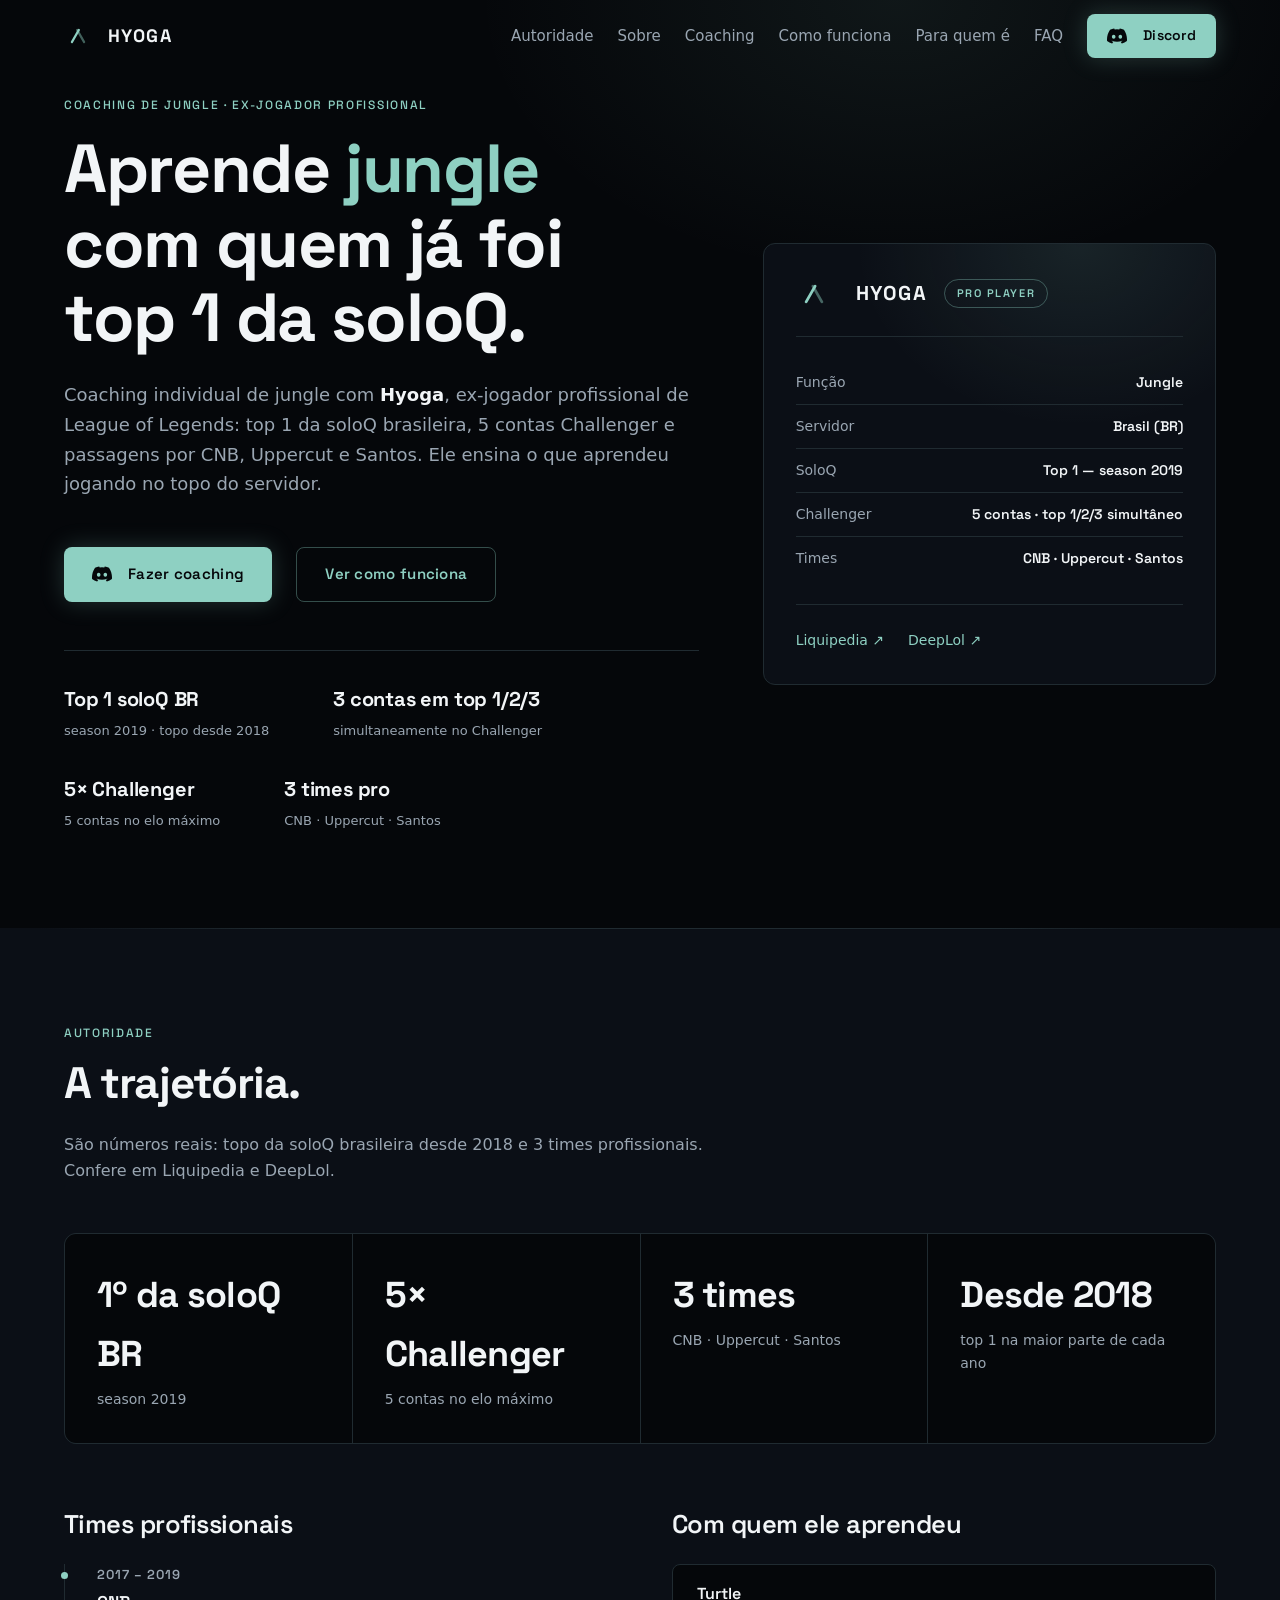
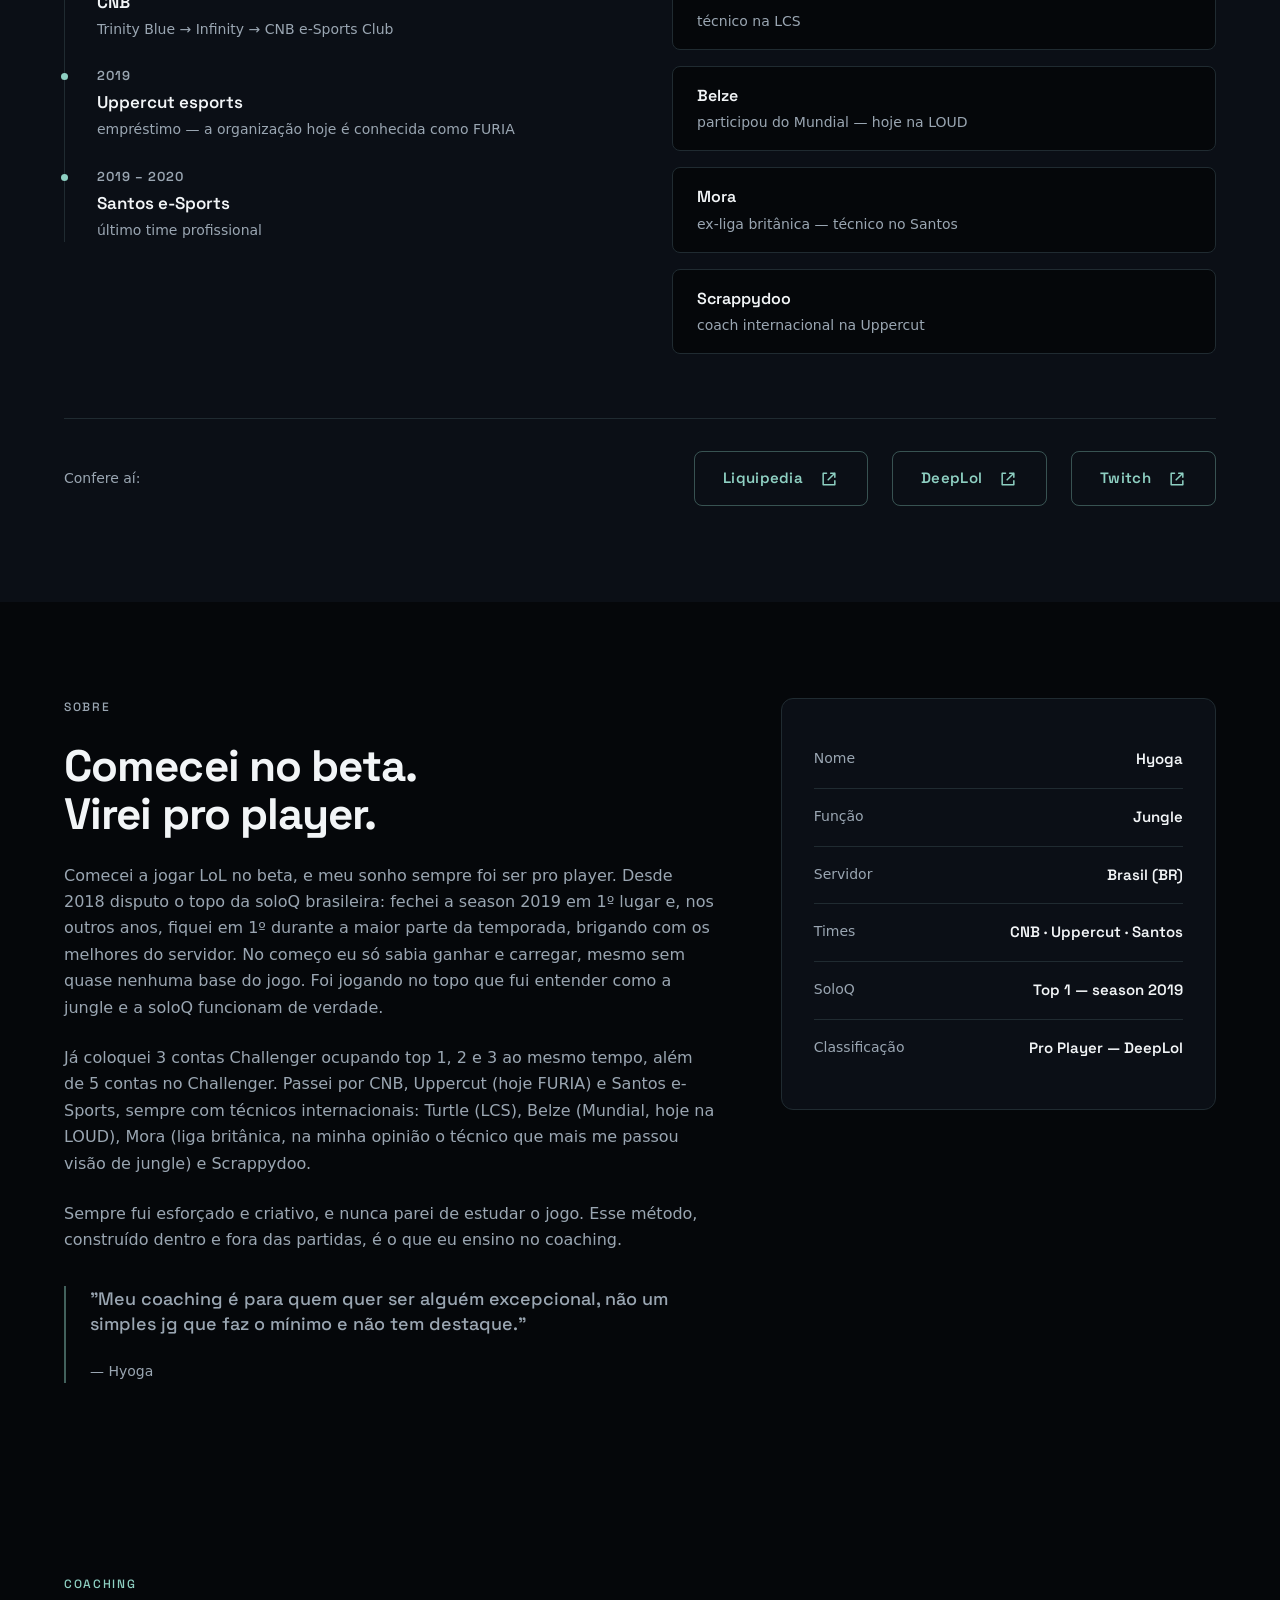
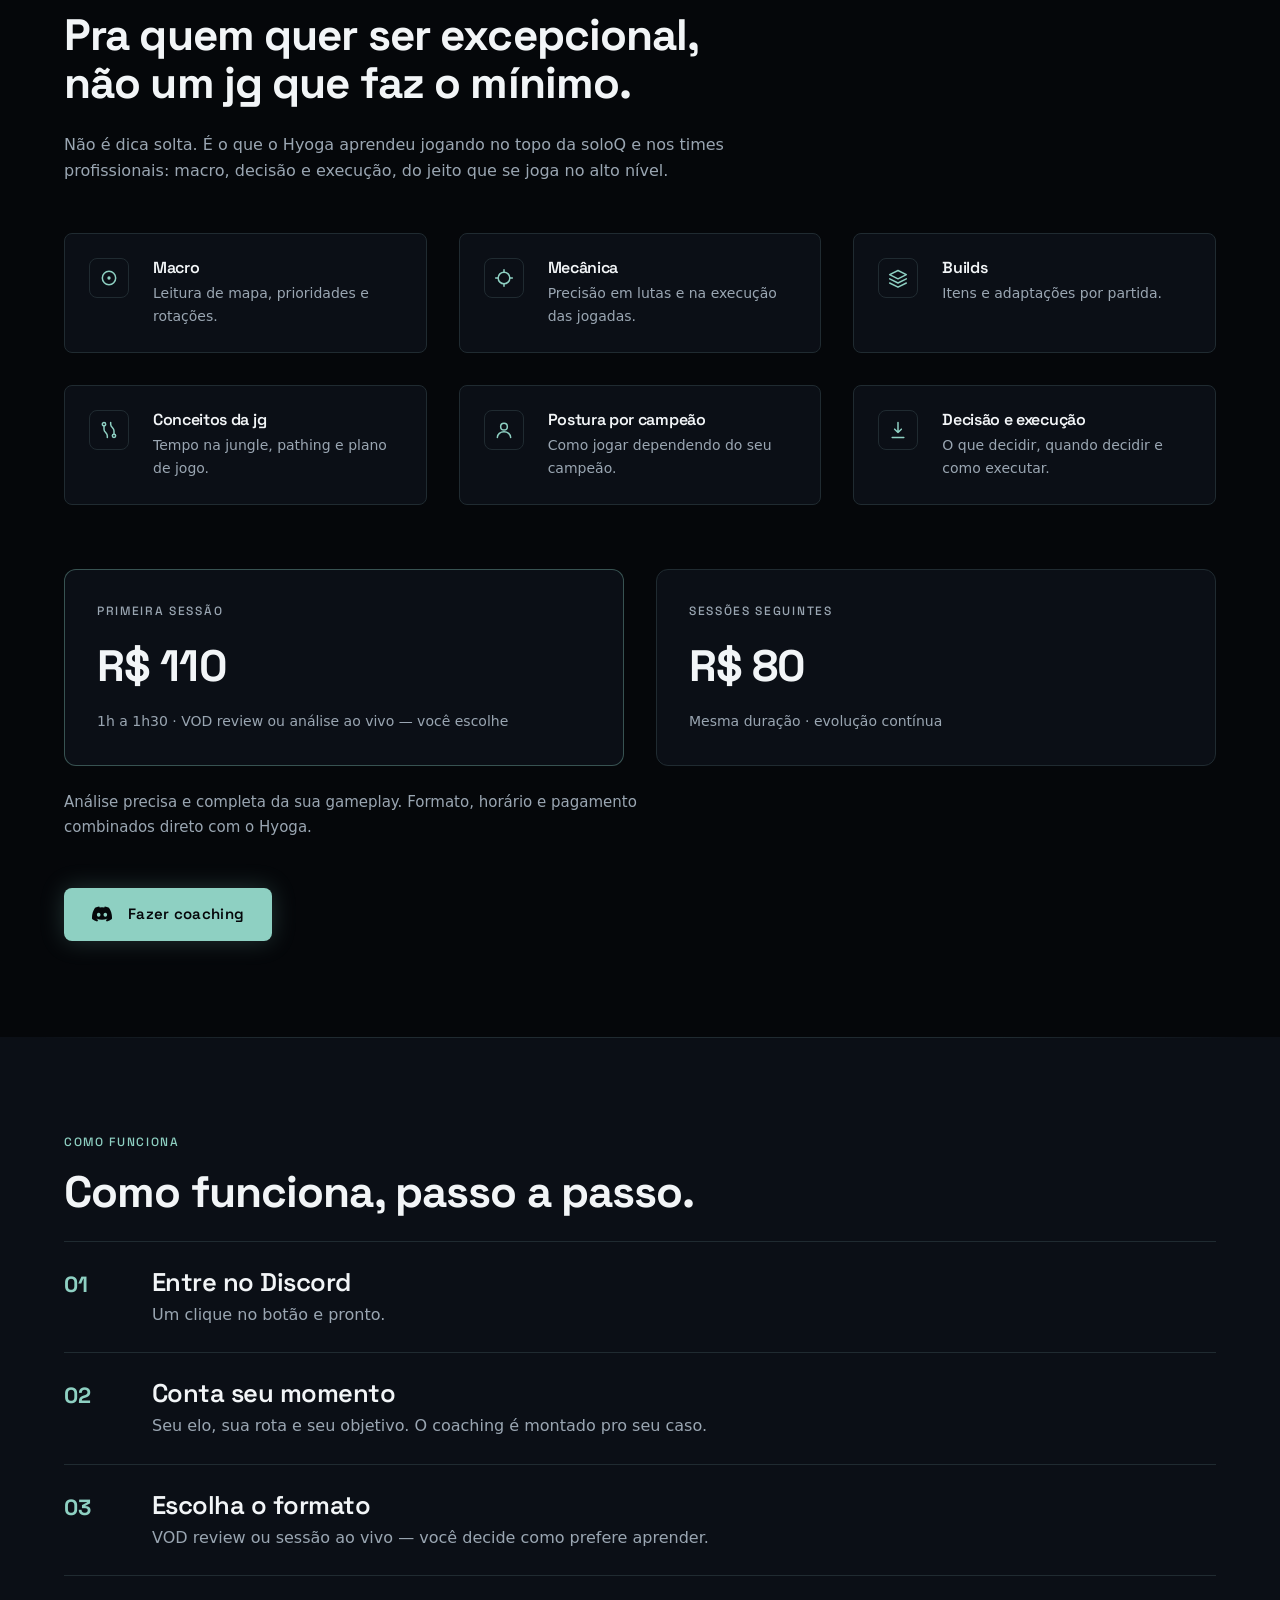
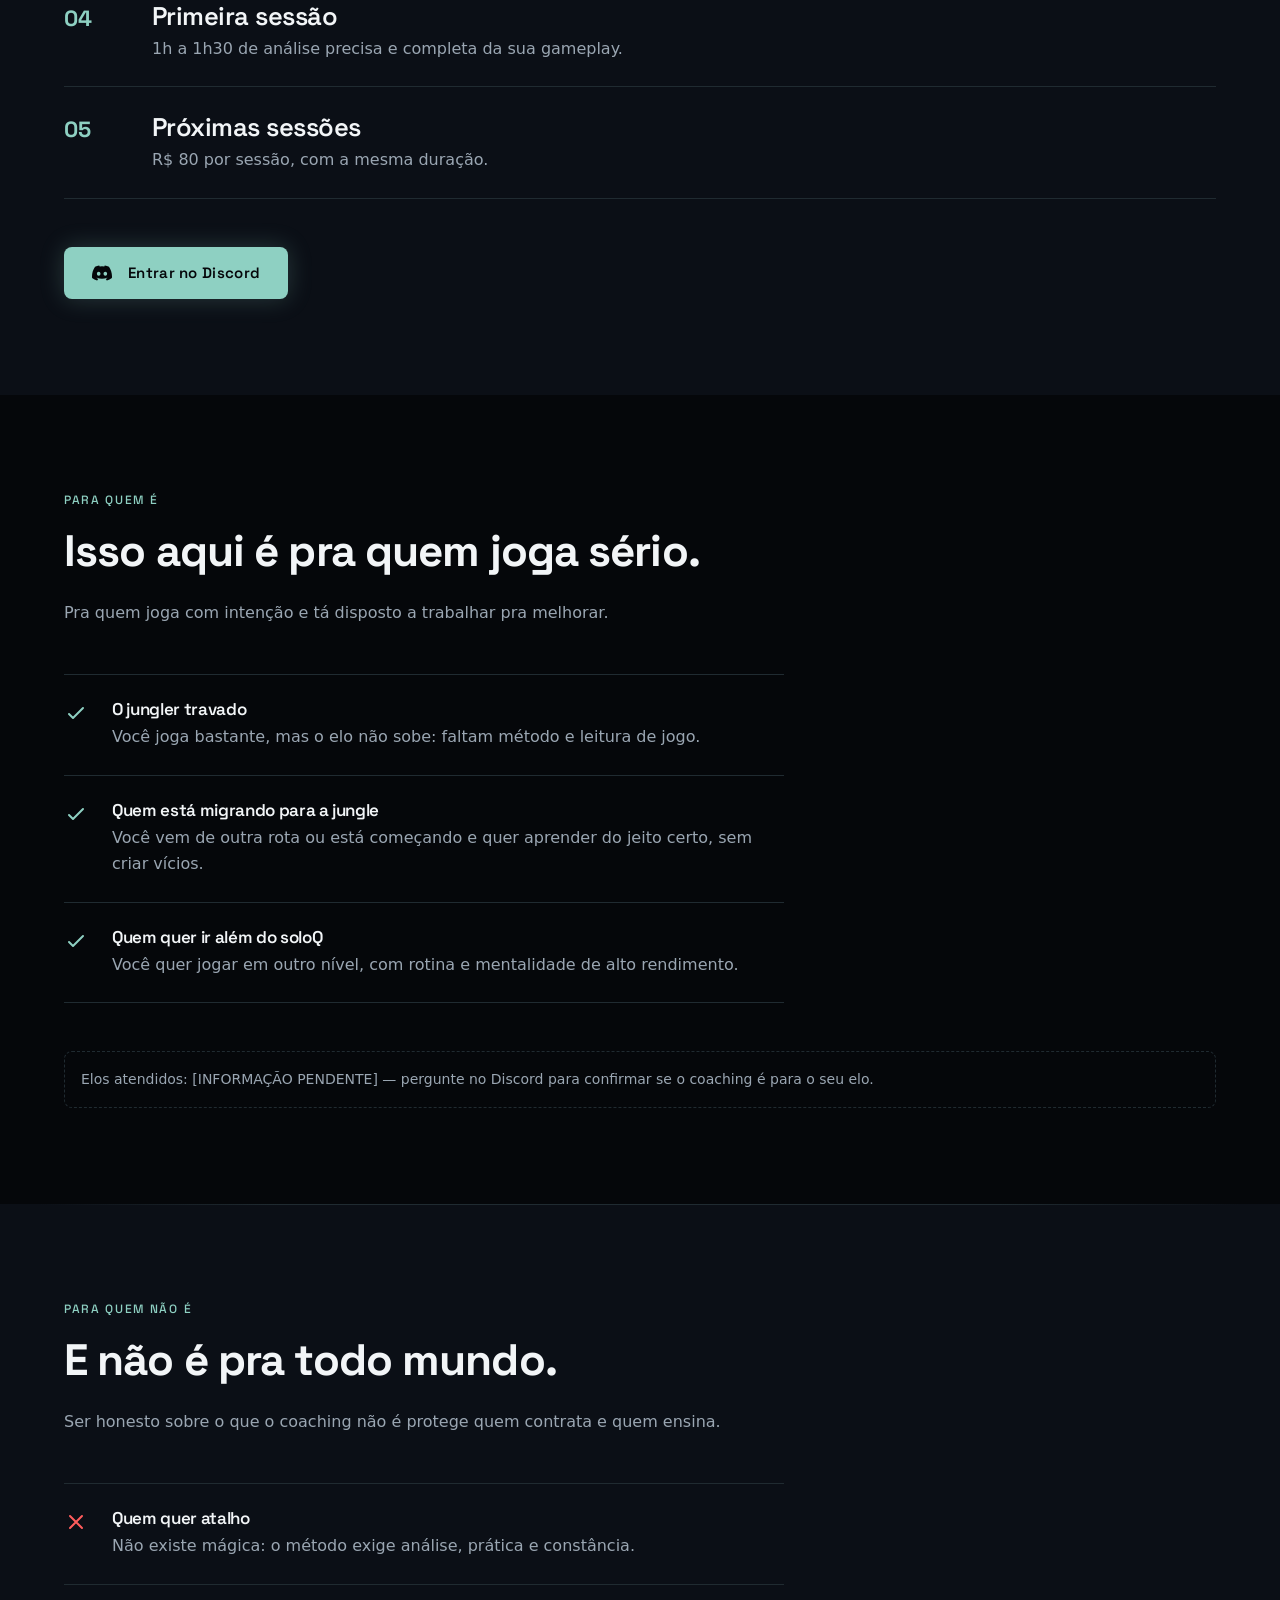
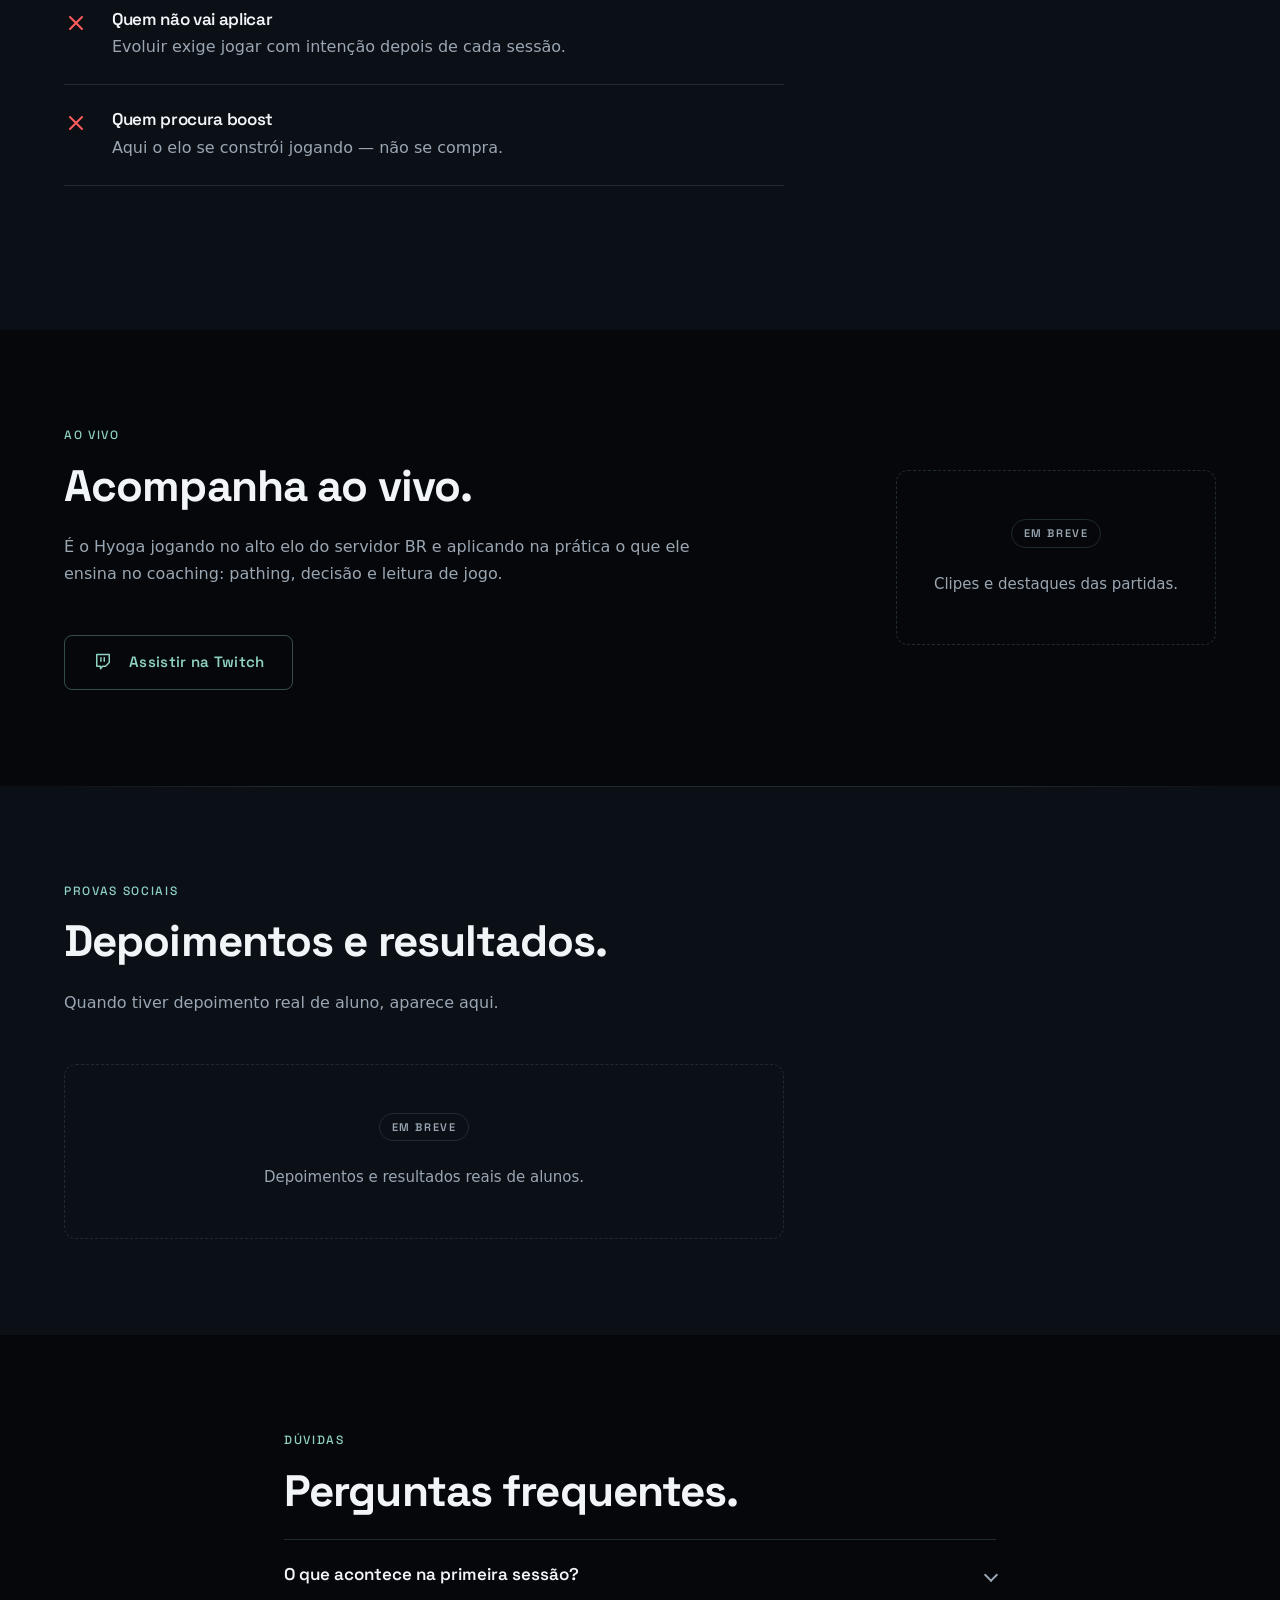
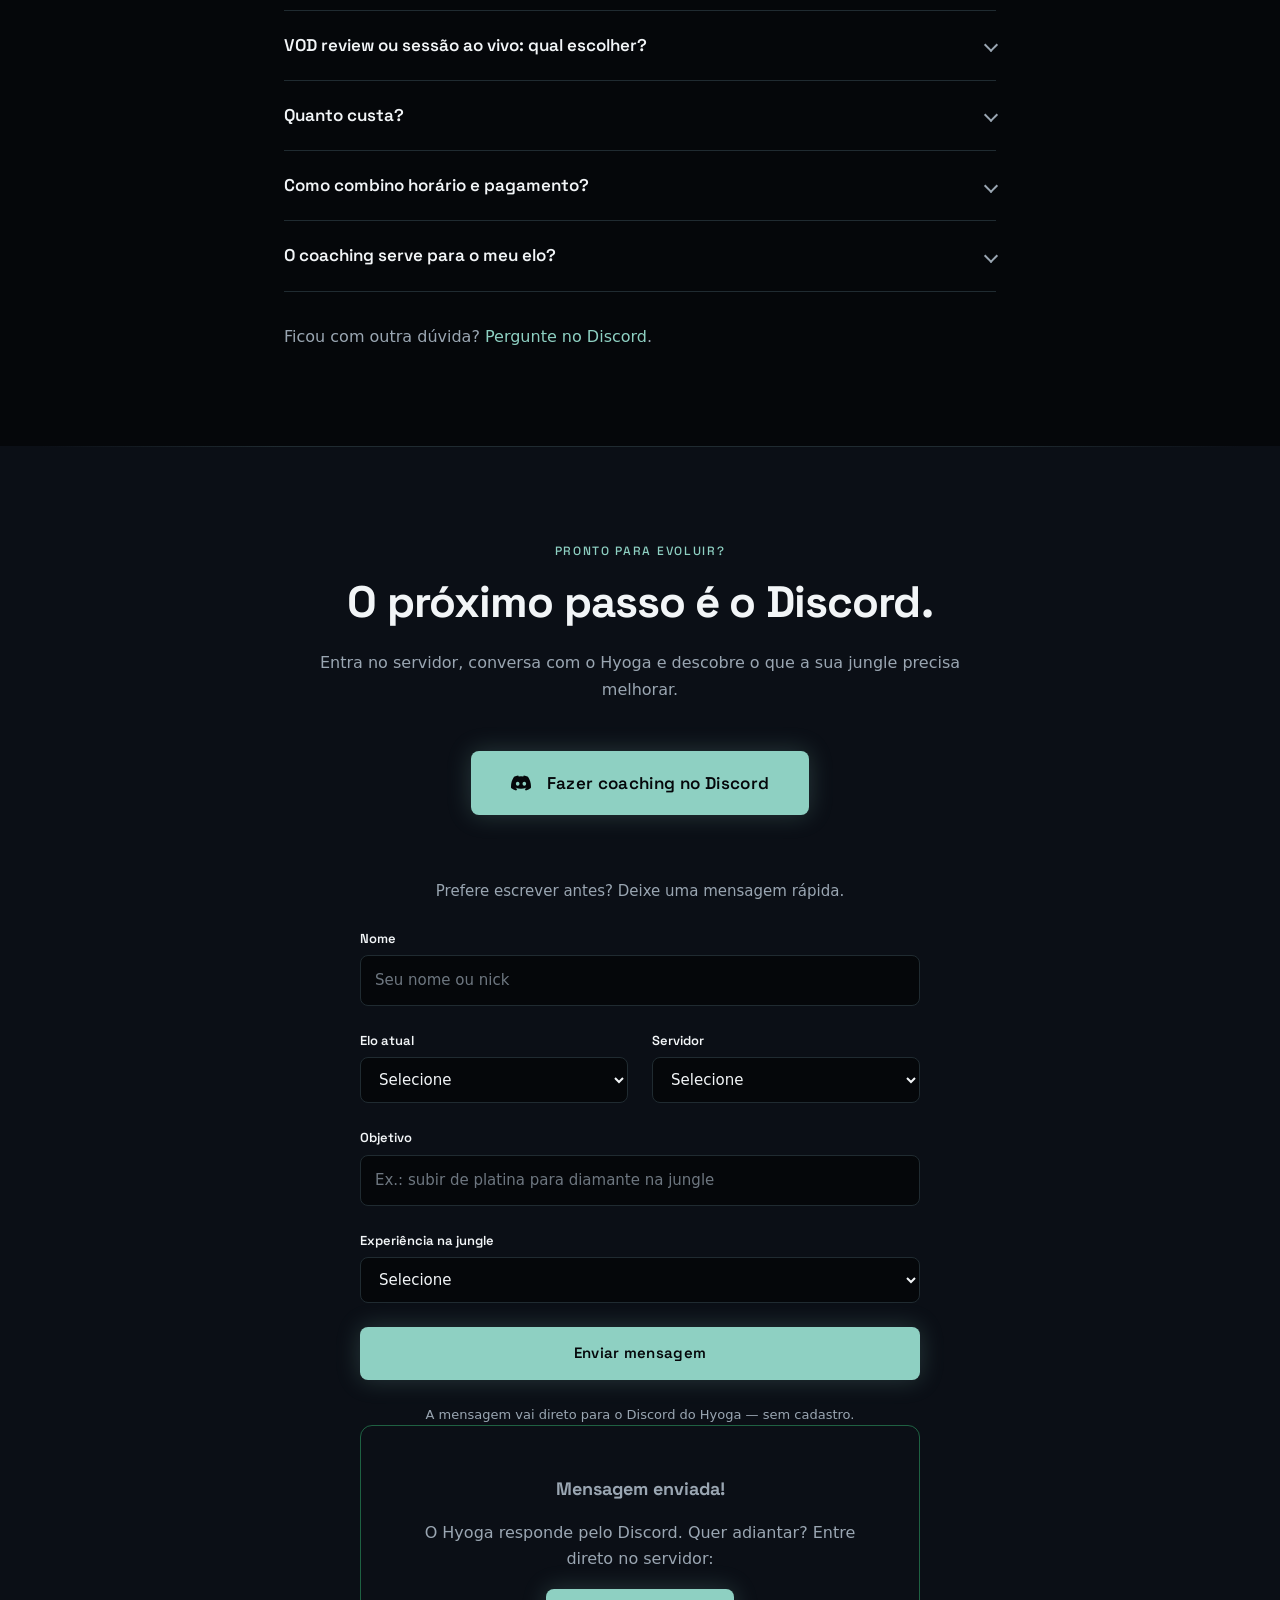
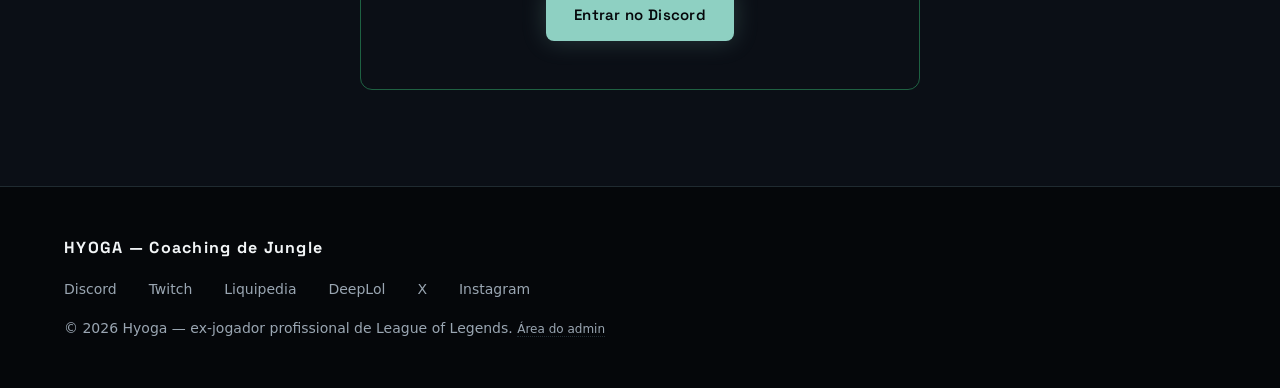
==== index.html @ 6fb891f3 "feat: área do admin em /hyoga/area — login, analytics e mensagens do formulário (Vercel KV)" ====
<!DOCTYPE html>
<html lang="pt-BR">
<head>
  <meta charset="UTF-8">
  <meta name="viewport" content="width=device-width, initial-scale=1.0">

  <title>Hyoga — Coaching de Jungle | Ex-Pro Player de LoL</title>
  <meta name="description" content="Coaching individual de jungle com Hyoga, ex-jogador profissional de League of Legends com passagens por CNB, Uppercut e Santos e-Sports. Top 1 da soloQ BR e 5 contas Challenger. Entre no Discord.">
  <meta name="theme-color" content="#05070A">

  <!-- Troque quando houver um domínio próprio -->
  <link rel="canonical" href="https://hyogacoach.vercel.app/">

  <meta property="og:type" content="website">
  <meta property="og:site_name" content="Hyoga — Coaching de Jungle">
  <meta property="og:title" content="Hyoga — Coaching de Jungle | Ex-Pro Player de LoL">
  <meta property="og:description" content="Coaching individual de jungle com um ex-jogador profissional. Top 1 da soloQ BR, 5 contas Challenger, passagens por CNB, Uppercut e Santos.">
  <meta property="og:locale" content="pt_BR">
  <meta property="og:url" content="https://hyogacoach.vercel.app/">
  <meta property="og:image" content="https://hyogacoach.vercel.app/assets/images/og-image.png">
  <meta property="og:image:width" content="1200">
  <meta property="og:image:height" content="630">
  <meta name="twitter:card" content="summary_large_image">
  <meta name="twitter:image" content="https://hyogacoach.vercel.app/assets/images/og-image.png">
  <meta name="twitter:title" content="Hyoga — Coaching de Jungle | Ex-Pro Player de LoL">
  <meta name="twitter:description" content="Coaching individual de jungle com um ex-jogador profissional. Top 1 da soloQ BR, 5 contas Challenger, passagens por CNB, Uppercut e Santos.">

  <link rel="icon" href="favicon.svg" type="image/svg+xml">

  <link rel="preconnect" href="https://fonts.googleapis.com">
  <link rel="preconnect" href="https://fonts.gstatic.com" crossorigin>
  <link href="https://fonts.googleapis.com/css2?family=Space+Grotesk:wght@400;500;600;700&display=swap" rel="stylesheet" media="print" onload="this.media='all'">
  <noscript>
    <link href="https://fonts.googleapis.com/css2?family=Space+Grotesk:wght@400;500;600;700&display=swap" rel="stylesheet">
  </noscript>

  <link rel="stylesheet" href="style.css">
  <script defer src="app.js"></script>

  <!-- Analytics da Vercel (só ativo após o deploy) -->
  <script defer src="/_vercel/insights/script.js"></script>

  <script type="application/ld+json">
  {
    "@context": "https://schema.org",
    "@type": "Person",
    "name": "Hyoga",
    "jobTitle": "Coach de League of Legends (jungle)",
    "nationality": "Brazil",
    "knowsAbout": ["League of Legends", "jungle", "esports"],
    "sameAs": [
      "https://www.twitch.tv/hyoga",
      "https://www.deeplol.gg/pro/Hyoga",
      "https://lol.fandom.com/wiki/Hyoga",
      "https://x.com/hyogalol1",
      "https://www.instagram.com/hyogalol"
    ]
  }
  </script>
</head>

<body>
  <!-- Barra de progresso de leitura -->
  <div class="scroll-progress" data-scroll-progress aria-hidden="true"></div>

  <!-- Pular para o conteúdo (acessibilidade) -->
  <a class="skip-link" href="#conteudo">Pular para o conteúdo</a>

  <!-- Header -->
  <header class="site-header" data-header>
    <div class="container header-inner">
      <a class="logo" href="#inicio" aria-label="Hyoga — início">
        <svg class="logo-mark" viewBox="0 0 64 64" aria-hidden="true" focusable="false">
          <path d="M18 46 L34 18" stroke="currentColor" stroke-width="5" stroke-linecap="round" fill="none"/>
          <path d="M46 46 L30 18" stroke="currentColor" stroke-width="5" stroke-linecap="round" fill="none" opacity=".45"/>
        </svg>
        <span class="logo-text">HYOGA</span>
      </a>

      <nav class="site-nav" aria-label="Navegação principal">
        <ul class="nav-list">
          <li><a href="#autoridade">Autoridade</a></li>
          <li><a href="#sobre">Sobre</a></li>
          <li><a href="#coaching">Coaching</a></li>
          <li><a href="#como-funciona">Como funciona</a></li>
          <li><a href="#para-quem">Para quem é</a></li>
          <li><a href="#faq">FAQ</a></li>
        </ul>
      </nav>

      <a class="btn btn--primary btn--compact header-cta" href="https://discord.gg/8HQFCRyN2" target="_blank" rel="noopener" data-track="discord" aria-label="Entrar no Discord">
        <svg class="icon" viewBox="0 0 24 24" aria-hidden="true" focusable="false"><path fill="currentColor" d="M20.317 4.37a19.79 19.79 0 0 0-4.885-1.515.074.074 0 0 0-.079.037c-.21.375-.444.865-.608 1.25a18.27 18.27 0 0 0-5.487 0 12.64 12.64 0 0 0-.617-1.25.077.077 0 0 0-.079-.037A19.736 19.736 0 0 0 3.677 4.37a.07.07 0 0 0-.032.027C.533 9.046-.32 13.58.099 18.058a.082.082 0 0 0 .031.056 19.9 19.9 0 0 0 5.993 3.03.078.078 0 0 0 .084-.028c.462-.63.873-1.295 1.226-1.994a.076.076 0 0 0-.041-.106 13.107 13.107 0 0 1-1.872-.892.077.077 0 0 1-.008-.128c.126-.094.252-.192.372-.291a.074.074 0 0 1 .077-.01c3.928 1.793 8.18 1.793 12.062 0a.074.074 0 0 1 .078.01c.12.099.246.198.373.29a.077.077 0 0 1-.006.128 12.3 12.3 0 0 1-1.873.892.077.077 0 0 0-.041.107c.36.698.772 1.362 1.225 1.993a.076.076 0 0 0 .084.028 19.84 19.84 0 0 0 6.002-3.03.077.077 0 0 0 .032-.054c.5-5.177-.838-9.674-3.549-13.66a.061.061 0 0 0-.031-.03zM8.02 15.33c-1.183 0-2.157-1.085-2.157-2.419 0-1.333.956-2.419 2.157-2.419 1.21 0 2.176 1.096 2.157 2.42 0 1.333-.956 2.418-2.157 2.418zm7.975 0c-1.183 0-2.157-1.085-2.157-2.419 0-1.333.955-2.419 2.157-2.419 1.21 0 2.176 1.096 2.157 2.42 0 1.333-.946 2.418-2.157 2.418z"/></svg>
        <span class="header-cta-label">Discord</span>
      </a>

      <button class="menu-toggle" data-menu-toggle type="button" aria-expanded="false" aria-controls="menu-mobile" aria-label="Abrir menu">
        <span class="menu-toggle-bar"></span>
        <span class="menu-toggle-bar"></span>
        <span class="menu-toggle-bar"></span>
      </button>
    </div>

    <!-- Menu mobile -->
    <div class="menu-mobile" id="menu-mobile" data-menu-mobile hidden>
      <nav aria-label="Navegação móvel">
        <ul class="menu-mobile-list">
          <li><a href="#autoridade">Autoridade</a></li>
          <li><a href="#sobre">Sobre</a></li>
          <li><a href="#coaching">Coaching</a></li>
          <li><a href="#como-funciona">Como funciona</a></li>
          <li><a href="#para-quem">Para quem é</a></li>
          <li><a href="#faq">FAQ</a></li>
        </ul>
      </nav>
      <a class="btn btn--primary" href="https://discord.gg/8HQFCRyN2" target="_blank" rel="noopener" data-track="discord">Entrar no Discord</a>
    </div>
  </header>

  <main id="conteudo">

    <!-- 2. Hero -->
    <section id="inicio" class="section hero" aria-labelledby="hero-titulo">
      <div class="container hero-grid">
        <div class="hero-content">
          <p class="eyebrow" data-reveal>Coaching de Jungle · Ex-Jogador Profissional</p>

          <h1 id="hero-titulo" class="hero-title" data-reveal>Aprende <span class="text-accent">jungle</span> com quem já foi top 1 da soloQ.</h1>

          <p class="hero-sub" data-reveal style="--d: 0.08s">Coaching individual de jungle com <strong>Hyoga</strong>, ex-jogador profissional de League of Legends: top 1 da soloQ brasileira, 5 contas Challenger e passagens por CNB, Uppercut e Santos. Ele ensina o que aprendeu jogando no topo do servidor.</p>

          <div class="hero-actions" data-reveal style="--d: 0.16s">
            <a class="btn btn--primary" href="https://discord.gg/8HQFCRyN2" target="_blank" rel="noopener" data-track="discord">
              <svg class="icon" viewBox="0 0 24 24" aria-hidden="true" focusable="false"><path fill="currentColor" d="M20.317 4.37a19.79 19.79 0 0 0-4.885-1.515.074.074 0 0 0-.079.037c-.21.375-.444.865-.608 1.25a18.27 18.27 0 0 0-5.487 0 12.64 12.64 0 0 0-.617-1.25.077.077 0 0 0-.079-.037A19.736 19.736 0 0 0 3.677 4.37a.07.07 0 0 0-.032.027C.533 9.046-.32 13.58.099 18.058a.082.082 0 0 0 .031.056 19.9 19.9 0 0 0 5.993 3.03.078.078 0 0 0 .084-.028c.462-.63.873-1.295 1.226-1.994a.076.076 0 0 0-.041-.106 13.107 13.107 0 0 1-1.872-.892.077.077 0 0 1-.008-.128c.126-.094.252-.192.372-.291a.074.074 0 0 1 .077-.01c3.928 1.793 8.18 1.793 12.062 0a.074.074 0 0 1 .078.01c.12.099.246.198.373.29a.077.077 0 0 1-.006.128 12.3 12.3 0 0 1-1.873.892.077.077 0 0 0-.041.107c.36.698.772 1.362 1.225 1.993a.076.076 0 0 0 .084.028 19.84 19.84 0 0 0 6.002-3.03.077.077 0 0 0 .032-.054c.5-5.177-.838-9.674-3.549-13.66a.061.061 0 0 0-.031-.03zM8.02 15.33c-1.183 0-2.157-1.085-2.157-2.419 0-1.333.956-2.419 2.157-2.419 1.21 0 2.176 1.096 2.157 2.42 0 1.333-.956 2.418-2.157 2.418zm7.975 0c-1.183 0-2.157-1.085-2.157-2.419 0-1.333.955-2.419 2.157-2.419 1.21 0 2.176 1.096 2.157 2.42 0 1.333-.946 2.418-2.157 2.418z"/></svg>
              Fazer coaching
            </a>
            <a class="btn btn--secondary" href="#como-funciona">Ver como funciona</a>
          </div>

          <ul class="hero-stats" data-reveal style="--d: 0.24s">
            <li class="hero-stat">
              <span class="hero-stat-value">Top 1 soloQ BR</span>
              <span class="hero-stat-label">season 2019 · topo desde 2018</span>
            </li>
            <li class="hero-stat">
              <span class="hero-stat-value">3 contas em top 1/2/3</span>
              <span class="hero-stat-label">simultaneamente no Challenger</span>
            </li>
            <li class="hero-stat">
              <span class="hero-stat-value">5× Challenger</span>
              <span class="hero-stat-label">5 contas no elo máximo</span>
            </li>
            <li class="hero-stat">
              <span class="hero-stat-value">3 times pro</span>
              <span class="hero-stat-label">CNB · Uppercut · Santos</span>
            </li>
          </ul>
        </div>

        <!-- Sem foto (decisão do atleta) -->
        <div class="hero-card" data-reveal style="--d: 0.16s">
          <div class="hero-card-head">
            <svg class="hero-card-emblem" viewBox="0 0 64 64" aria-hidden="true" focusable="false">
              <path d="M18 46 L34 18" stroke="currentColor" stroke-width="5" stroke-linecap="round" fill="none"/>
              <path d="M46 46 L30 18" stroke="currentColor" stroke-width="5" stroke-linecap="round" fill="none" opacity=".45"/>
            </svg>
            <div class="hero-card-title">
              <span class="hero-card-name">HYOGA</span>
              <span class="chip">Pro Player</span>
            </div>
          </div>

          <dl class="hero-card-list">
            <div><dt>Função</dt><dd>Jungle</dd></div>
            <div><dt>Servidor</dt><dd>Brasil (BR)</dd></div>
            <div><dt>SoloQ</dt><dd>Top 1 — season 2019</dd></div>
            <div><dt>Challenger</dt><dd>5 contas · top 1/2/3 simultâneo</dd></div>
            <div><dt>Times</dt><dd>CNB · Uppercut · Santos</dd></div>
          </dl>

          <div class="hero-card-links">
            <a href="https://lol.fandom.com/wiki/Hyoga" target="_blank" rel="noopener" data-track="liquipedia">Liquipedia ↗</a>
            <a href="https://www.deeplol.gg/pro/Hyoga" target="_blank" rel="noopener" data-track="deeplol">DeepLol ↗</a>
          </div>
        </div>
      </div>
    </section>

    <!-- 3. Autoridade -->
    <section id="autoridade" class="section section--alt section--line" aria-labelledby="autoridade-titulo">
      <div class="container">
        <p class="eyebrow" data-reveal>Autoridade</p>
        <h2 id="autoridade-titulo" class="section-title" data-reveal>A trajetória.</h2>
        <p class="section-sub" data-reveal>São números reais: topo da soloQ brasileira desde 2018 e 3 times profissionais. Confere em Liquipedia e DeepLol.</p>

        <ul class="stat-band" data-reveal>
          <li>
            <span class="stat-band-value">1º da soloQ BR</span>
            <span class="stat-band-label">season 2019</span>
          </li>
          <li>
            <span class="stat-band-value">5× Challenger</span>
            <span class="stat-band-label">5 contas no elo máximo</span>
          </li>
          <li>
            <span class="stat-band-value">3 times</span>
            <span class="stat-band-label">CNB · Uppercut · Santos</span>
          </li>
          <li>
            <span class="stat-band-value">Desde 2018</span>
            <span class="stat-band-label">top 1 na maior parte de cada ano</span>
          </li>
        </ul>

        <div class="authority-grid">
          <div class="authority-col" data-reveal>
            <h3>Times profissionais</h3>
            <ol class="timeline">
              <li>
                <span class="timeline-year">2017 – 2019</span>
                <span class="timeline-team">CNB</span>
                <span class="timeline-note">Trinity Blue → Infinity → CNB e-Sports Club</span>
              </li>
              <li>
                <span class="timeline-year">2019</span>
                <span class="timeline-team">Uppercut esports</span>
                <span class="timeline-note">empréstimo — a organização hoje é conhecida como FURIA</span>
              </li>
              <li>
                <span class="timeline-year">2019 – 2020</span>
                <span class="timeline-team">Santos e-Sports</span>
                <span class="timeline-note">último time profissional</span>
              </li>
            </ol>
          </div>

          <div class="authority-col" data-reveal>
            <h3>Com quem ele aprendeu</h3>
            <ul class="refs">
              <li>
                <span class="ref-name">Turtle</span>
                <span class="ref-cred">técnico na LCS</span>
              </li>
              <li>
                <span class="ref-name">Belze</span>
                <span class="ref-cred">participou do Mundial — hoje na LOUD</span>
              </li>
              <li>
                <span class="ref-name">Mora</span>
                <span class="ref-cred">ex-liga britânica — técnico no Santos</span>
              </li>
              <li>
                <span class="ref-name">Scrappydoo</span>
                <span class="ref-cred">coach internacional na Uppercut</span>
              </li>
            </ul>
          </div>
        </div>

        <div class="verify" data-reveal>
          <p>Confere aí:</p>
          <a class="btn btn--secondary" href="https://lol.fandom.com/wiki/Hyoga" target="_blank" rel="noopener" data-track="liquipedia">
            Liquipedia
            <svg class="icon icon--ext" viewBox="0 0 24 24" aria-hidden="true" focusable="false"><path d="M14 5h5v5M19 5l-8 8M19 14v5H5V5h4" stroke="currentColor" stroke-width="1.8" fill="none" stroke-linecap="round" stroke-linejoin="round"/></svg>
          </a>
          <a class="btn btn--secondary" href="https://www.deeplol.gg/pro/Hyoga" target="_blank" rel="noopener" data-track="deeplol">
            DeepLol
            <svg class="icon icon--ext" viewBox="0 0 24 24" aria-hidden="true" focusable="false"><path d="M14 5h5v5M19 5l-8 8M19 14v5H5V5h4" stroke="currentColor" stroke-width="1.8" fill="none" stroke-linecap="round" stroke-linejoin="round"/></svg>
          </a>
          <a class="btn btn--secondary" href="https://www.twitch.tv/hyoga" target="_blank" rel="noopener" data-track="twitch">
            Twitch
            <svg class="icon icon--ext" viewBox="0 0 24 24" aria-hidden="true" focusable="false"><path d="M14 5h5v5M19 5l-8 8M19 14v5H5V5h4" stroke="currentColor" stroke-width="1.8" fill="none" stroke-linecap="round" stroke-linejoin="round"/></svg>
          </a>
        </div>
      </div>
    </section>

    <!-- 4. Sobre -->
    <section id="sobre" class="section" aria-labelledby="sobre-titulo">
      <div class="container sobre-grid">
        <div class="sobre-text">
          <p class="eyebrow" data-reveal>Sobre</p>
          <h2 id="sobre-titulo" class="section-title" data-reveal>Comecei no beta. Virei pro player.</h2>
          <p data-reveal>Comecei a jogar LoL no beta, e meu sonho sempre foi ser pro player. Desde 2018 disputo o topo da soloQ brasileira: fechei a season 2019 em 1º lugar e, nos outros anos, fiquei em 1º durante a maior parte da temporada, brigando com os melhores do servidor. No começo eu só sabia ganhar e carregar, mesmo sem quase nenhuma base do jogo. Foi jogando no topo que fui entender como a jungle e a soloQ funcionam de verdade.</p>
          <p data-reveal>Já coloquei 3 contas Challenger ocupando top 1, 2 e 3 ao mesmo tempo, além de 5 contas no Challenger. Passei por CNB, Uppercut (hoje FURIA) e Santos e-Sports, sempre com técnicos internacionais: Turtle (LCS), Belze (Mundial, hoje na LOUD), Mora (liga britânica, na minha opinião o técnico que mais me passou visão de jungle) e Scrappydoo.</p>
          <p data-reveal>Sempre fui esforçado e criativo, e nunca parei de estudar o jogo. Esse método, construído dentro e fora das partidas, é o que eu ensino no coaching.</p>

          <blockquote class="sobre-quote" data-reveal>
            <p>"Meu coaching é para quem quer ser alguém excepcional, não um simples jg que faz o mínimo e não tem destaque."</p>
            <cite>— Hyoga</cite>
          </blockquote>
        </div>

        <aside class="profile-card" data-reveal aria-label="Ficha do jogador">
          <dl>
            <div><dt>Nome</dt><dd>Hyoga</dd></div>
            <div><dt>Função</dt><dd>Jungle</dd></div>
            <div><dt>Servidor</dt><dd>Brasil (BR)</dd></div>
            <div><dt>Times</dt><dd>CNB · Uppercut · Santos</dd></div>
            <div><dt>SoloQ</dt><dd>Top 1 — season 2019</dd></div>
            <div><dt>Classificação</dt><dd>Pro Player — DeepLol</dd></div>
          </dl>
        </aside>
      </div>
    </section>

    <!-- 5. Coaching -->
    <section id="coaching" class="section" aria-labelledby="coaching-titulo">
      <div class="container">
        <p class="eyebrow" data-reveal>Coaching</p>
        <h2 id="coaching-titulo" class="section-title" data-reveal>Pra quem quer ser excepcional, não um jg que faz o mínimo.</h2>
        <p class="section-sub" data-reveal>Não é dica solta. É o que o Hyoga aprendeu jogando no topo da soloQ e nos times profissionais: macro, decisão e execução, do jeito que se joga no alto nível.</p>

        <ul class="topic-grid" data-reveal-group>
          <li class="topic">
            <span class="topic-icon" aria-hidden="true"><svg viewBox="0 0 24 24" fill="none" stroke="currentColor" stroke-width="1.8" stroke-linecap="round" stroke-linejoin="round"><circle cx="12" cy="12" r="8"/><circle cx="12" cy="12" r="2" fill="currentColor" stroke="none"/></svg></span>
            <div class="topic-body">
              <h3>Macro</h3>
              <p>Leitura de mapa, prioridades e rotações.</p>
            </div>
          </li>
          <li class="topic">
            <span class="topic-icon" aria-hidden="true"><svg viewBox="0 0 24 24" fill="none" stroke="currentColor" stroke-width="1.8" stroke-linecap="round"><circle cx="12" cy="12" r="7"/><path d="M12 2v3M12 19v3M2 12h3M19 12h3"/></svg></span>
            <div class="topic-body">
              <h3>Mecânica</h3>
              <p>Precisão em lutas e na execução das jogadas.</p>
            </div>
          </li>
          <li class="topic">
            <span class="topic-icon" aria-hidden="true"><svg viewBox="0 0 24 24" fill="none" stroke="currentColor" stroke-width="1.8" stroke-linecap="round" stroke-linejoin="round"><path d="M12 3 2 8l10 5 10-5-10-5z"/><path d="M2 13l10 5 10-5"/><path d="M2 18l10 5 10-5"/></svg></span>
            <div class="topic-body">
              <h3>Builds</h3>
              <p>Itens e adaptações por partida.</p>
            </div>
          </li>
          <li class="topic">
            <span class="topic-icon" aria-hidden="true"><svg viewBox="0 0 24 24" fill="none" stroke="currentColor" stroke-width="1.8" stroke-linecap="round" stroke-linejoin="round"><circle cx="6" cy="5" r="2"/><circle cx="18" cy="19" r="2"/><path d="M6 7v4c0 4 4 4 4 8v2M18 17v-4c0-4-4-4-4-8V3"/></svg></span>
            <div class="topic-body">
              <h3>Conceitos da jg</h3>
              <p>Tempo na jungle, pathing e plano de jogo.</p>
            </div>
          </li>
          <li class="topic">
            <span class="topic-icon" aria-hidden="true"><svg viewBox="0 0 24 24" fill="none" stroke="currentColor" stroke-width="1.8" stroke-linecap="round"><circle cx="12" cy="8" r="4"/><path d="M4 21c0-4 3.6-7 8-7s8 3 8 7"/></svg></span>
            <div class="topic-body">
              <h3>Postura por campeão</h3>
              <p>Como jogar dependendo do seu campeão.</p>
            </div>
          </li>
          <li class="topic">
            <span class="topic-icon" aria-hidden="true"><svg viewBox="0 0 24 24" fill="none" stroke="currentColor" stroke-width="1.8" stroke-linecap="round" stroke-linejoin="round"><path d="M12 3v12M12 15l-4-4M12 15l4-4"/><path d="M5 21h14"/></svg></span>
            <div class="topic-body">
              <h3>Decisão e execução</h3>
              <p>O que decidir, quando decidir e como executar.</p>
            </div>
          </li>
        </ul>

        <div class="price-grid" data-reveal-group>
          <div class="price-card price-card--first">
            <span class="price-label">Primeira sessão</span>
            <span class="price-value">R$ 110</span>
            <span class="price-note">1h a 1h30 · VOD review ou análise ao vivo — você escolhe</span>
          </div>
          <div class="price-card">
            <span class="price-label">Sessões seguintes</span>
            <span class="price-value">R$ 80</span>
            <span class="price-note">Mesma duração · evolução contínua</span>
          </div>
        </div>

        <p class="price-foot" data-reveal>Análise precisa e completa da sua gameplay. Formato, horário e pagamento combinados direto com o Hyoga.</p>

        <div class="coach-cta" data-reveal>
          <a class="btn btn--primary" href="https://discord.gg/8HQFCRyN2" target="_blank" rel="noopener" data-track="discord">
            <svg class="icon" viewBox="0 0 24 24" aria-hidden="true" focusable="false"><path fill="currentColor" d="M20.317 4.37a19.79 19.79 0 0 0-4.885-1.515.074.074 0 0 0-.079.037c-.21.375-.444.865-.608 1.25a18.27 18.27 0 0 0-5.487 0 12.64 12.64 0 0 0-.617-1.25.077.077 0 0 0-.079-.037A19.736 19.736 0 0 0 3.677 4.37a.07.07 0 0 0-.032.027C.533 9.046-.32 13.58.099 18.058a.082.082 0 0 0 .031.056 19.9 19.9 0 0 0 5.993 3.03.078.078 0 0 0 .084-.028c.462-.63.873-1.295 1.226-1.994a.076.076 0 0 0-.041-.106 13.107 13.107 0 0 1-1.872-.892.077.077 0 0 1-.008-.128c.126-.094.252-.192.372-.291a.074.074 0 0 1 .077-.01c3.928 1.793 8.18 1.793 12.062 0a.074.074 0 0 1 .078.01c.12.099.246.198.373.29a.077.077 0 0 1-.006.128 12.3 12.3 0 0 1-1.873.892.077.077 0 0 0-.041.107c.36.698.772 1.362 1.225 1.993a.076.076 0 0 0 .084.028 19.84 19.84 0 0 0 6.002-3.03.077.077 0 0 0 .032-.054c.5-5.177-.838-9.674-3.549-13.66a.061.061 0 0 0-.031-.03zM8.02 15.33c-1.183 0-2.157-1.085-2.157-2.419 0-1.333.956-2.419 2.157-2.419 1.21 0 2.176 1.096 2.157 2.42 0 1.333-.956 2.418-2.157 2.418zm7.975 0c-1.183 0-2.157-1.085-2.157-2.419 0-1.333.955-2.419 2.157-2.419 1.21 0 2.176 1.096 2.157 2.42 0 1.333-.946 2.418-2.157 2.418z"/></svg>
            Fazer coaching
          </a>
        </div>
      </div>
    </section>

    <!-- 6. Como funciona -->
    <section id="como-funciona" class="section section--alt section--line" aria-labelledby="como-funciona-titulo">
      <div class="container">
        <p class="eyebrow" data-reveal>Como funciona</p>
        <h2 id="como-funciona-titulo" class="section-title" data-reveal>Como funciona, passo a passo.</h2>

        <ol class="steps" data-reveal-group>
          <li class="step">
            <span class="step-num" aria-hidden="true">01</span>
            <div class="step-body">
              <h3>Entre no Discord</h3>
              <p>Um clique no botão e pronto.</p>
            </div>
          </li>
          <li class="step">
            <span class="step-num" aria-hidden="true">02</span>
            <div class="step-body">
              <h3>Conta seu momento</h3>
              <p>Seu elo, sua rota e seu objetivo. O coaching é montado pro seu caso.</p>
            </div>
          </li>
          <li class="step">
            <span class="step-num" aria-hidden="true">03</span>
            <div class="step-body">
              <h3>Escolha o formato</h3>
              <p>VOD review ou sessão ao vivo — você decide como prefere aprender.</p>
            </div>
          </li>
          <li class="step">
            <span class="step-num" aria-hidden="true">04</span>
            <div class="step-body">
              <h3>Primeira sessão</h3>
              <p>1h a 1h30 de análise precisa e completa da sua gameplay.</p>
            </div>
          </li>
          <li class="step">
            <span class="step-num" aria-hidden="true">05</span>
            <div class="step-body">
              <h3>Próximas sessões</h3>
              <p>R$ 80 por sessão, com a mesma duração.</p>
            </div>
          </li>
        </ol>

        <div class="coach-cta" data-reveal>
          <a class="btn btn--primary" href="https://discord.gg/8HQFCRyN2" target="_blank" rel="noopener" data-track="discord">
            <svg class="icon" viewBox="0 0 24 24" aria-hidden="true" focusable="false"><path fill="currentColor" d="M20.317 4.37a19.79 19.79 0 0 0-4.885-1.515.074.074 0 0 0-.079.037c-.21.375-.444.865-.608 1.25a18.27 18.27 0 0 0-5.487 0 12.64 12.64 0 0 0-.617-1.25.077.077 0 0 0-.079-.037A19.736 19.736 0 0 0 3.677 4.37a.07.07 0 0 0-.032.027C.533 9.046-.32 13.58.099 18.058a.082.082 0 0 0 .031.056 19.9 19.9 0 0 0 5.993 3.03.078.078 0 0 0 .084-.028c.462-.63.873-1.295 1.226-1.994a.076.076 0 0 0-.041-.106 13.107 13.107 0 0 1-1.872-.892.077.077 0 0 1-.008-.128c.126-.094.252-.192.372-.291a.074.074 0 0 1 .077-.01c3.928 1.793 8.18 1.793 12.062 0a.074.074 0 0 1 .078.01c.12.099.246.198.373.29a.077.077 0 0 1-.006.128 12.3 12.3 0 0 1-1.873.892.077.077 0 0 0-.041.107c.36.698.772 1.362 1.225 1.993a.076.076 0 0 0 .084.028 19.84 19.84 0 0 0 6.002-3.03.077.077 0 0 0 .032-.054c.5-5.177-.838-9.674-3.549-13.66a.061.061 0 0 0-.031-.03zM8.02 15.33c-1.183 0-2.157-1.085-2.157-2.419 0-1.333.956-2.419 2.157-2.419 1.21 0 2.176 1.096 2.157 2.42 0 1.333-.956 2.418-2.157 2.418zm7.975 0c-1.183 0-2.157-1.085-2.157-2.419 0-1.333.955-2.419 2.157-2.419 1.21 0 2.176 1.096 2.157 2.42 0 1.333-.946 2.418-2.157 2.418z"/></svg>
            Entrar no Discord
          </a>
        </div>
      </div>
    </section>

    <!-- 7. Para quem é -->
    <section id="para-quem" class="section" aria-labelledby="para-quem-titulo">
      <div class="container">
        <p class="eyebrow" data-reveal>Para quem é</p>
        <h2 id="para-quem-titulo" class="section-title" data-reveal>Isso aqui é pra quem joga sério.</h2>
        <p class="section-sub" data-reveal>Pra quem joga com intenção e tá disposto a trabalhar pra melhorar.</p>

        <ul class="pro-list" data-reveal>
          <li>
            <span class="pro-icon pro-icon--yes" aria-hidden="true"><svg viewBox="0 0 24 24" fill="none" stroke="currentColor" stroke-width="2" stroke-linecap="round" stroke-linejoin="round"><path d="M5 13l4 4L19 7"/></svg></span>
            <div>
              <h3>O jungler travado</h3>
              <p>Você joga bastante, mas o elo não sobe: faltam método e leitura de jogo.</p>
            </div>
          </li>
          <li>
            <span class="pro-icon pro-icon--yes" aria-hidden="true"><svg viewBox="0 0 24 24" fill="none" stroke="currentColor" stroke-width="2" stroke-linecap="round" stroke-linejoin="round"><path d="M5 13l4 4L19 7"/></svg></span>
            <div>
              <h3>Quem está migrando para a jungle</h3>
              <p>Você vem de outra rota ou está começando e quer aprender do jeito certo, sem criar vícios.</p>
            </div>
          </li>
          <li>
            <span class="pro-icon pro-icon--yes" aria-hidden="true"><svg viewBox="0 0 24 24" fill="none" stroke="currentColor" stroke-width="2" stroke-linecap="round" stroke-linejoin="round"><path d="M5 13l4 4L19 7"/></svg></span>
            <div>
              <h3>Quem quer ir além do soloQ</h3>
              <p>Você quer jogar em outro nível, com rotina e mentalidade de alto rendimento.</p>
            </div>
          </li>
        </ul>

        <p class="placeholder" data-reveal>Elos atendidos: [INFORMAÇÃO PENDENTE] — pergunte no Discord para confirmar se o coaching é para o seu elo.</p>
      </div>
    </section>

    <!-- 8. Para quem não é -->
    <section id="para-quem-nao-e" class="section section--alt section--line" aria-labelledby="para-quem-nao-e-titulo">
      <div class="container">
        <p class="eyebrow" data-reveal>Para quem não é</p>
        <h2 id="para-quem-nao-e-titulo" class="section-title" data-reveal>E não é pra todo mundo.</h2>
        <p class="section-sub" data-reveal>Ser honesto sobre o que o coaching não é protege quem contrata e quem ensina.</p>

        <ul class="pro-list" data-reveal>
          <li>
            <span class="pro-icon pro-icon--no" aria-hidden="true"><svg viewBox="0 0 24 24" fill="none" stroke="currentColor" stroke-width="2" stroke-linecap="round"><path d="M6 6l12 12M18 6L6 18"/></svg></span>
            <div>
              <h3>Quem quer atalho</h3>
              <p>Não existe mágica: o método exige análise, prática e constância.</p>
            </div>
          </li>
          <li>
            <span class="pro-icon pro-icon--no" aria-hidden="true"><svg viewBox="0 0 24 24" fill="none" stroke="currentColor" stroke-width="2" stroke-linecap="round"><path d="M6 6l12 12M18 6L6 18"/></svg></span>
            <div>
              <h3>Quem não vai aplicar</h3>
              <p>Evoluir exige jogar com intenção depois de cada sessão.</p>
            </div>
          </li>
          <li>
            <span class="pro-icon pro-icon--no" aria-hidden="true"><svg viewBox="0 0 24 24" fill="none" stroke="currentColor" stroke-width="2" stroke-linecap="round"><path d="M6 6l12 12M18 6L6 18"/></svg></span>
            <div>
              <h3>Quem procura boost</h3>
              <p>Aqui o elo se constrói jogando — não se compra.</p>
            </div>
          </li>
        </ul>
      </div>
    </section>

    <!-- 9. Twitch / conteúdo -->
    <section id="twitch" class="section" aria-labelledby="twitch-titulo">
      <div class="container twitch-grid">
        <div class="twitch-text">
          <p class="eyebrow" data-reveal>Ao vivo</p>
          <h2 id="twitch-titulo" class="section-title" data-reveal>Acompanha ao vivo.</h2>
          <p class="section-sub" data-reveal>É o Hyoga jogando no alto elo do servidor BR e aplicando na prática o que ele ensina no coaching: pathing, decisão e leitura de jogo.</p>
          <div class="coach-cta" data-reveal>
            <a class="btn btn--secondary" href="https://www.twitch.tv/hyoga" target="_blank" rel="noopener" data-track="twitch">
              <svg class="icon" viewBox="0 0 24 24" fill="none" stroke="currentColor" stroke-width="1.8" stroke-linecap="round" stroke-linejoin="round" aria-hidden="true" focusable="false"><path d="M4.5 3h15v9.5L15 17h-3.5L9 20v-3H4.5V3z"/><path d="M9.5 7v4M13.5 7v4"/></svg>
              Assistir na Twitch
            </a>
          </div>
        </div>
        <div class="soon-box" data-reveal>
          <span class="soon-chip">Em breve</span>
          <p>Clipes e destaques das partidas.</p>
        </div>
      </div>
    </section>

    <!-- 10. Provas sociais -->
    <section id="depoimentos" class="section section--alt section--line" aria-labelledby="depoimentos-titulo">
      <div class="container">
        <p class="eyebrow" data-reveal>Provas sociais</p>
        <h2 id="depoimentos-titulo" class="section-title" data-reveal>Depoimentos e resultados.</h2>
        <p class="section-sub" data-reveal>Quando tiver depoimento real de aluno, aparece aqui.</p>
        <div class="soon-box" data-reveal>
          <span class="soon-chip">Em breve</span>
          <p>Depoimentos e resultados reais de alunos.</p>
        </div>
      </div>
    </section>

    <!-- 11. FAQ -->
    <section id="faq" class="section" aria-labelledby="faq-titulo">
      <div class="container faq-container">
        <p class="eyebrow" data-reveal>Dúvidas</p>
        <h2 id="faq-titulo" class="section-title" data-reveal>Perguntas frequentes.</h2>

        <div class="faq-list" data-reveal>
          <div class="faq-item">
            <h3>
              <button class="faq-q" id="faq-q1" type="button" aria-expanded="false" aria-controls="faq-a1">O que acontece na primeira sessão?</button>
            </h3>
            <div class="faq-a" id="faq-a1" role="region" aria-labelledby="faq-q1" hidden>
              <p>Você escolhe: VOD review das suas partidas ou sessão ao vivo, jogando enquanto o Hyoga analisa. São 1h a 1h30 de análise completa da sua gameplay.</p>
            </div>
          </div>

          <div class="faq-item">
            <h3>
              <button class="faq-q" id="faq-q2" type="button" aria-expanded="false" aria-controls="faq-a2">VOD review ou sessão ao vivo: qual escolher?</button>
            </h3>
            <div class="faq-a" id="faq-a2" role="region" aria-labelledby="faq-q2" hidden>
              <p>Você decide, e vale por sessão: no VOD review a gente destrincha partidas que você já jogou; ao vivo, você joga e recebe a orientação na hora. Os dois funcionam.</p>
            </div>
          </div>

          <div class="faq-item">
            <h3>
              <button class="faq-q" id="faq-q3" type="button" aria-expanded="false" aria-controls="faq-a3">Quanto custa?</button>
            </h3>
            <div class="faq-a" id="faq-a3" role="region" aria-labelledby="faq-q3" hidden>
              <p>Primeira sessão: R$ 110. Sessões seguintes: R$ 80, com a mesma duração (1h a 1h30).</p>
            </div>
          </div>

          <div class="faq-item">
            <h3>
              <button class="faq-q" id="faq-q4" type="button" aria-expanded="false" aria-controls="faq-a4">Como combino horário e pagamento?</button>
            </h3>
            <div class="faq-a" id="faq-a4" role="region" aria-labelledby="faq-q4" hidden>
              <p>Tudo combinado no Discord, direto com o Hyoga. Sem burocracia e sem agendamento online.</p>
            </div>
          </div>

          <div class="faq-item">
            <h3>
              <button class="faq-q" id="faq-q5" type="button" aria-expanded="false" aria-controls="faq-a5">O coaching serve para o meu elo?</button>
            </h3>
            <div class="faq-a" id="faq-a5" role="region" aria-labelledby="faq-q5" hidden>
              <p>Os elos atendidos ainda estão sendo definidos. Fala com o Hyoga no Discord pra confirmar se o coaching é pro seu momento, sem compromisso.</p>
            </div>
          </div>
        </div>

        <p class="faq-foot" data-reveal>Ficou com outra dúvida? <a href="https://discord.gg/8HQFCRyN2" target="_blank" rel="noopener" data-track="discord">Pergunte no Discord</a>.</p>
      </div>
    </section>

    <!-- 12. CTA final -->
    <section id="contato" class="section section--alt section--line" aria-labelledby="contato-titulo">
      <div class="container cta-final">
        <p class="eyebrow" data-reveal>Pronto para evoluir?</p>
        <h2 id="contato-titulo" class="section-title" data-reveal>O próximo passo é o Discord.</h2>
        <p class="section-sub" data-reveal>Entra no servidor, conversa com o Hyoga e descobre o que a sua jungle precisa melhorar.</p>
        <div class="coach-cta" data-reveal>
          <a class="btn btn--primary btn--lg" href="https://discord.gg/8HQFCRyN2" target="_blank" rel="noopener" data-track="discord">
            <svg class="icon" viewBox="0 0 24 24" aria-hidden="true" focusable="false"><path fill="currentColor" d="M20.317 4.37a19.79 19.79 0 0 0-4.885-1.515.074.074 0 0 0-.079.037c-.21.375-.444.865-.608 1.25a18.27 18.27 0 0 0-5.487 0 12.64 12.64 0 0 0-.617-1.25.077.077 0 0 0-.079-.037A19.736 19.736 0 0 0 3.677 4.37a.07.07 0 0 0-.032.027C.533 9.046-.32 13.58.099 18.058a.082.082 0 0 0 .031.056 19.9 19.9 0 0 0 5.993 3.03.078.078 0 0 0 .084-.028c.462-.63.873-1.295 1.226-1.994a.076.076 0 0 0-.041-.106 13.107 13.107 0 0 1-1.872-.892.077.077 0 0 1-.008-.128c.126-.094.252-.192.372-.291a.074.074 0 0 1 .077-.01c3.928 1.793 8.18 1.793 12.062 0a.074.074 0 0 1 .078.01c.12.099.246.198.373.29a.077.077 0 0 1-.006.128 12.3 12.3 0 0 1-1.873.892.077.077 0 0 0-.041.107c.36.698.772 1.362 1.225 1.993a.076.076 0 0 0 .084.028 19.84 19.84 0 0 0 6.002-3.03.077.077 0 0 0 .032-.054c.5-5.177-.838-9.674-3.549-13.66a.061.061 0 0 0-.031-.03zM8.02 15.33c-1.183 0-2.157-1.085-2.157-2.419 0-1.333.956-2.419 2.157-2.419 1.21 0 2.176 1.096 2.157 2.42 0 1.333-.956 2.418-2.157 2.418zm7.975 0c-1.183 0-2.157-1.085-2.157-2.419 0-1.333.955-2.419 2.157-2.419 1.21 0 2.176 1.096 2.157 2.42 0 1.333-.946 2.418-2.157 2.418z"/></svg>
            Fazer coaching no Discord
          </a>
        </div>

        <!-- Formulário opcional -->
        <div class="contact-form-wrap" data-reveal>
          <p class="contact-form-title">Prefere escrever antes? Deixe uma mensagem rápida.</p>

          <form class="contact-form" data-form novalidate>
            <div class="field">
              <label for="f-nome">Nome</label>
              <input id="f-nome" name="nome" type="text" required maxlength="80" autocomplete="name" placeholder="Seu nome ou nick">
            </div>

            <div class="field-row">
              <div class="field">
                <label for="f-elo">Elo atual</label>
                <select id="f-elo" name="elo" required>
                  <option value="">Selecione</option>
                  <option value="ferro">Ferro</option>
                  <option value="bronze">Bronze</option>
                  <option value="prata">Prata</option>
                  <option value="ouro">Ouro</option>
                  <option value="platina">Platina</option>
                  <option value="diamante">Diamante</option>
                  <option value="mestre">Mestre</option>
                  <option value="grao-mestre">Grão-Mestre</option>
                  <option value="desafiante">Desafiante</option>
                  <option value="nunca">Ainda não jogo ranqueado</option>
                </select>
              </div>
              <div class="field">
                <label for="f-servidor">Servidor</label>
                <select id="f-servidor" name="servidor" required>
                  <option value="">Selecione</option>
                  <option value="br">Brasil (BR)</option>
                  <option value="lan">América Latina Norte (LAN)</option>
                  <option value="las">América Latina Sul (LAS)</option>
                  <option value="na">América do Norte (NA)</option>
                  <option value="euw">Europa (EUW)</option>
                  <option value="outro">Outro</option>
                </select>
              </div>
            </div>

            <div class="field">
              <label for="f-objetivo">Objetivo</label>
              <input id="f-objetivo" name="objetivo" type="text" required maxlength="300" placeholder="Ex.: subir de platina para diamante na jungle">
            </div>

            <div class="field">
              <label for="f-experiencia">Experiência na jungle</label>
              <select id="f-experiencia" name="experiencia" required>
                <option value="">Selecione</option>
                <option value="nunca">Nunca joguei de jungle</option>
                <option value="iniciante">Iniciante</option>
                <option value="intermediario">Intermediário</option>
                <option value="avancado">Avançado</option>
              </select>
            </div>

            <p class="field-error" data-form-error role="alert" hidden></p>

            <button class="btn btn--primary" type="submit" data-track="form">Enviar mensagem</button>
            <p class="field-note">A mensagem vai direto para o Discord do Hyoga — sem cadastro.</p>
          </form>

          <div class="contact-success" data-form-success hidden>
            <p class="contact-success-title"><strong>Mensagem enviada!</strong></p>
            <p>O Hyoga responde pelo Discord. Quer adiantar? Entre direto no servidor:</p>
            <a class="btn btn--primary" href="https://discord.gg/8HQFCRyN2" target="_blank" rel="noopener" data-track="discord">Entrar no Discord</a>
          </div>
        </div>
      </div>
    </section>

  </main>

  <!-- Footer -->
  <footer class="site-footer">
    <div class="container footer-inner">
      <p class="footer-brand">HYOGA — Coaching de Jungle</p>
      <nav class="footer-links" aria-label="Links oficiais">
        <a href="https://discord.gg/8HQFCRyN2" target="_blank" rel="noopener" data-track="discord">Discord</a>
        <a href="https://www.twitch.tv/hyoga" target="_blank" rel="noopener" data-track="twitch">Twitch</a>
        <a href="https://lol.fandom.com/wiki/Hyoga" target="_blank" rel="noopener" data-track="liquipedia">Liquipedia</a>
        <a href="https://www.deeplol.gg/pro/Hyoga" target="_blank" rel="noopener" data-track="deeplol">DeepLol</a>
        <a href="https://x.com/hyogalol1" target="_blank" rel="noopener" data-track="x">X</a>
        <a href="https://www.instagram.com/hyogalol" target="_blank" rel="noopener" data-track="instagram">Instagram</a>
      </nav>
      <p class="footer-note">© 2026 Hyoga — ex-jogador profissional de League of Legends. <a href="/hyoga/area" rel="nofollow" class="footer-admin">Área do admin</a></p>
    </div>
  </footer>
</body>
</html>
---- style.css ----
/* Hyoga — Coaching de Jungle */

/* Variáveis (cores, espaços, fontes) */
:root {
  /* Cores — acento no tom Kindred (verde-água dessaturado do Lamb) */
  --bg: #05070A;
  --bg-2: #0B0F16;
  --cyan: #8ED0C2;
  --cyan-hover: #6FB8A8;
  --text-primary: #F2F5F7;
  --text-secondary: #9AA6B2;
  --border: #202B31;
  --success: #3DDC84;
  --error: #FF5C5C;

  /* Luz e brilho */
  --glow-soft: 0 0 24px rgba(142, 208, 194, 0.22);
  --glow-strong: 0 0 40px rgba(142, 208, 194, 0.35);
  --spotlight: radial-gradient(600px 400px at 70% 0%, rgba(142, 208, 194, 0.08), transparent 70%);

  /* Formas */
  --radius-sm: 8px;
  --radius-md: 12px;

  /* Layout */
  --container: 1200px;
  --gutter: 24px;
  --space-1: 8px;
  --space-2: 16px;
  --space-3: 24px;
  --space-4: 32px;
  --space-5: 48px;
  --space-6: 64px;
  --space-section: clamp(64px, 10vw, 96px);

  /* Tipografia */
  --font-display: 'Space Grotesk', system-ui, sans-serif;
  --font-body: system-ui, -apple-system, 'Segoe UI', Roboto, sans-serif;

  /* Transições */
  --ease: cubic-bezier(0.25, 0.1, 0.25, 1);
  --ease-out: cubic-bezier(0.33, 1, 0.68, 1);
  --t-fast: 200ms;
  --t-med: 300ms;
  --t-reveal: 500ms;
}

/* Reset e base */
*,
*::before,
*::after {
  box-sizing: border-box;
  margin: 0;
  padding: 0;
}

html {
  scroll-behavior: smooth;
  scroll-padding-top: 88px; /* compensa o header fixo nas âncoras */
}

body {
  background-color: var(--bg);
  color: var(--text-primary);
  font-family: var(--font-body);
  font-size: 1rem;
  line-height: 1.65;
  -webkit-font-smoothing: antialiased;
  text-rendering: optimizeLegibility;
}

img {
  max-width: 100%;
  display: block;
}

a {
  color: var(--cyan);
  text-decoration: none;
}

button {
  font: inherit;
  color: inherit;
  background: none;
  border: none;
  cursor: pointer;
}

ul[class] {
  list-style: none;
}

/* Foco visível em qualquer elemento interativo */
:focus-visible {
  outline: 2px solid var(--cyan);
  outline-offset: 3px;
}

::selection {
  background: rgba(142, 208, 194, 0.25);
  color: var(--text-primary);
}

/* Utilidades */
.container {
  max-width: var(--container);
  margin-inline: auto;
  padding-inline: var(--gutter);
}

.section {
  padding-block: var(--space-section);
  position: relative;
}

/* Seções alternadas ganham fundo secundário sutil */
.section--alt {
  background-color: var(--bg-2);
}

/* Elemento decorativo: linha de precisão no topo da seção */
.section--line::before {
  content: '';
  position: absolute;
  top: 0;
  left: 50%;
  transform: translateX(-50%);
  width: min(1200px, calc(100% - 48px));
  height: 1px;
  background: linear-gradient(90deg, transparent, var(--border) 20%, var(--border) 80%, transparent);
}

.visually-hidden {
  position: absolute;
  width: 1px;
  height: 1px;
  padding: 0;
  margin: -1px;
  overflow: hidden;
  clip: rect(0 0 0 0);
  white-space: nowrap;
  border: 0;
}

/* Aviso visível para conteúdo que ainda depende de confirmação */
.placeholder {
  color: var(--text-secondary);
  border: 1px dashed var(--border);
  border-radius: var(--radius-sm);
  padding: var(--space-2);
  font-size: 0.875rem;
}

/* Tipografia */
h1, h2, h3, h4 {
  font-family: var(--font-display);
  font-weight: 700;
  line-height: 1.1;
  letter-spacing: -0.02em;
  text-wrap: balance;
}

h1 {
  font-size: clamp(2.5rem, 6vw, 4.25rem);
}

h2 {
  font-size: clamp(1.75rem, 4vw, 2.75rem);
}

h3 {
  font-size: clamp(1.25rem, 2.5vw, 1.6rem);
  font-weight: 600;
  line-height: 1.25;
}

.eyebrow {
  font-family: var(--font-display);
  font-size: 0.75rem;
  font-weight: 500;
  letter-spacing: 0.14em;
  text-transform: uppercase;
  color: var(--cyan);
  margin-bottom: var(--space-2);
}

.section-title {
  margin-bottom: var(--space-3);
}

.section-sub {
  color: var(--text-secondary);
  max-width: 65ch;
  margin-bottom: var(--space-5);
}

/* Botões */
.btn {
  display: inline-flex;
  align-items: center;
  justify-content: center;
  gap: var(--space-2);
  font-family: var(--font-display);
  font-size: 0.9375rem;
  font-weight: 600;
  letter-spacing: 0.02em;
  padding: 14px 28px;
  border-radius: var(--radius-sm);
  transition: background-color var(--t-fast) var(--ease),
              border-color var(--t-fast) var(--ease),
              color var(--t-fast) var(--ease),
              box-shadow var(--t-fast) var(--ease),
              transform var(--t-fast) var(--ease);
}

.btn .icon {
  width: 20px;
  height: 20px;
  flex-shrink: 0;
}

/* Botão principal: a ação principal da página (Discord) */
.btn--primary {
  background-color: var(--cyan);
  color: var(--bg);
  box-shadow: var(--glow-soft);
}

.btn--primary:hover {
  background-color: var(--cyan-hover);
  box-shadow: var(--glow-strong);
  transform: translateY(-1px);
}

.btn--primary:active {
  transform: translateY(1px);
  box-shadow: var(--glow-soft);
}

.btn--primary:disabled {
  opacity: 0.45;
  box-shadow: none;
  cursor: default;
  transform: none;
}

/* Botão secundário: ações de apoio (Twitch, Liquipedia, DeepLol) */
.btn--secondary {
  background: transparent;
  color: var(--cyan);
  border: 1px solid rgba(142, 208, 194, 0.35);
}

.btn--secondary:hover {
  background: rgba(142, 208, 194, 0.08);
  border-color: var(--cyan);
}

/* Versão compacta (header, mobile) */
.btn--compact {
  padding: 10px 20px;
  font-size: 0.875rem;
}

/* Skip link */
.skip-link {
  position: fixed;
  top: var(--space-2);
  left: var(--space-2);
  z-index: 200;
  background: var(--cyan);
  color: var(--bg);
  font-family: var(--font-display);
  font-weight: 600;
  padding: 12px 20px;
  border-radius: var(--radius-sm);
  transform: translateY(-200%);
  transition: transform var(--t-fast) var(--ease);
}

.skip-link:focus-visible {
  transform: translateY(0);
}

/* Header */
.site-header {
  position: fixed;
  inset: 0 0 auto 0;
  z-index: 100;
  background: transparent;
  transition: background-color var(--t-med) var(--ease),
              border-color var(--t-med) var(--ease),
              backdrop-filter var(--t-med) var(--ease);
  border-bottom: 1px solid transparent;
  animation: header-in 450ms var(--ease-out) both;
}

/* Entrada do header no carregamento */
@keyframes header-in {
  from {
    transform: translateY(-100%);
  }
  to {
    transform: none;
  }
}

/* Estado após rolar: fundo levemente fosco */
.site-header.is-scrolled {
  background: rgba(5, 7, 10, 0.85);
  -webkit-backdrop-filter: blur(8px);
  backdrop-filter: blur(8px);
  border-bottom-color: var(--border);
}

.header-inner {
  display: flex;
  align-items: center;
  gap: var(--space-3);
  height: 72px;
}

.logo {
  display: inline-flex;
  align-items: center;
  gap: var(--space-2);
  color: var(--text-primary);
  margin-right: auto;
}

.logo-mark {
  width: 28px;
  height: 28px;
  color: var(--cyan);
}

.logo-text {
  font-family: var(--font-display);
  font-weight: 700;
  font-size: 1.125rem;
  letter-spacing: 0.08em;
}

/* Navegação desktop */
.nav-list {
  display: flex;
  gap: var(--space-3);
}

.nav-list a {
  color: var(--text-secondary);
  font-size: 0.9375rem;
  background-image: linear-gradient(currentColor, currentColor);
  background-repeat: no-repeat;
  background-size: 0% 1.5px;
  background-position: 0 100%;
  transition: color var(--t-fast) var(--ease), background-size 300ms var(--ease-out);
}

.nav-list a:hover {
  color: var(--text-primary);
  background-size: 100% 1.5px;
}

/* Botão hambúrguer (mobile) */
.menu-toggle {
  display: none;
  flex-direction: column;
  justify-content: center;
  gap: 5px;
  width: 44px;
  height: 44px;
  padding: 10px;
  border: 1px solid var(--border);
  border-radius: var(--radius-sm);
}

.menu-toggle-bar {
  display: block;
  height: 2px;
  width: 100%;
  background: var(--text-primary);
  transition: transform var(--t-fast) var(--ease), opacity var(--t-fast) var(--ease);
}

/* Estado aberto vira "X" */
.menu-toggle[aria-expanded="true"] .menu-toggle-bar:nth-child(1) {
  transform: translateY(7px) rotate(45deg);
}

.menu-toggle[aria-expanded="true"] .menu-toggle-bar:nth-child(2) {
  opacity: 0;
}

.menu-toggle[aria-expanded="true"] .menu-toggle-bar:nth-child(3) {
  transform: translateY(-7px) rotate(-45deg);
}

/* Painel do menu mobile */
.menu-mobile {
  background: rgba(5, 7, 10, 0.97);
  border-bottom: 1px solid var(--border);
  padding-block: var(--space-4);
}

.menu-mobile-list {
  display: flex;
  flex-direction: column;
  gap: var(--space-2);
  padding-inline: var(--gutter);
  margin-bottom: var(--space-4);
}

.menu-mobile-list a {
  display: block;
  padding: var(--space-2) 0;
  color: var(--text-primary);
  font-family: var(--font-display);
  font-size: 1.125rem;
}

.menu-mobile .btn {
  margin-inline: var(--gutter);
  width: calc(100% - 48px);
}

/* Hero */
.hero {
  position: relative;
  display: flex;
  align-items: center;
  min-height: 100svh;
  padding-block: clamp(48px, 8vw, 96px);
  background: var(--spotlight);
  overflow: hidden;
}

.hero-grid {
  display: grid;
  grid-template-columns: 7fr 5fr;
  gap: var(--space-6);
  align-items: center;
  width: 100%;
}

.hero-title {
  margin-bottom: var(--space-3);
}

.hero-sub {
  color: var(--text-secondary);
  font-size: 1.125rem;
  max-width: 55ch;
  margin-bottom: var(--space-5);
}

.hero-sub strong {
  color: var(--text-primary);
}

.hero-actions {
  display: flex;
  flex-wrap: wrap;
  gap: var(--space-3);
  margin-bottom: var(--space-5);
}

/* Faixa de provas rápidas */
.hero-stats {
  display: flex;
  flex-wrap: wrap;
  gap: var(--space-4) var(--space-6);
  border-top: 1px solid var(--border);
  padding-top: var(--space-4);
}

.hero-stat {
  display: flex;
  flex-direction: column;
  gap: 4px;
}

.hero-stat-value {
  font-family: var(--font-display);
  font-weight: 700;
  font-size: 1.25rem;
  letter-spacing: -0.01em;
}

.hero-stat-label {
  color: var(--text-secondary);
  font-size: 0.8125rem;
}

/* Card de credenciais do jogador (sem foto — decisão do atleta) */
.hero-card {
  border: 1px solid var(--border);
  border-radius: var(--radius-md);
  background:
    radial-gradient(320px 260px at 70% 0%, rgba(142, 208, 194, 0.10), transparent 70%),
    var(--bg-2);
  padding: var(--space-4);
  max-width: 460px;
  width: 100%;
  justify-self: end;
}

.hero-card-head {
  display: flex;
  align-items: center;
  gap: var(--space-3);
  padding-bottom: var(--space-3);
  border-bottom: 1px solid var(--border);
  margin-bottom: var(--space-3);
}

.hero-card-emblem {
  width: 36px;
  height: 36px;
  color: var(--cyan);
  flex-shrink: 0;
}

.hero-card-title {
  display: flex;
  align-items: center;
  gap: var(--space-2);
  flex-wrap: wrap;
}

.hero-card-name {
  font-family: var(--font-display);
  font-weight: 700;
  font-size: 1.25rem;
  letter-spacing: 0.08em;
}

.chip {
  font-family: var(--font-display);
  font-size: 0.6875rem;
  font-weight: 600;
  letter-spacing: 0.14em;
  text-transform: uppercase;
  color: var(--cyan);
  border: 1px solid rgba(142, 208, 194, 0.35);
  border-radius: 999px;
  padding: 4px 12px;
}

.hero-card-list {
  display: flex;
  flex-direction: column;
}

.hero-card-list > div {
  display: flex;
  justify-content: space-between;
  gap: var(--space-3);
  padding-block: 10px;
  border-bottom: 1px solid var(--border);
}

.hero-card-list > div:last-child {
  border-bottom: none;
}

.hero-card-list dt {
  color: var(--text-secondary);
  font-size: 0.875rem;
}

.hero-card-list dd {
  font-family: var(--font-display);
  font-weight: 600;
  font-size: 0.875rem;
  text-align: right;
}

.hero-card-links {
  display: flex;
  gap: var(--space-3);
  padding-top: var(--space-3);
  border-top: 1px solid var(--border);
  margin-top: var(--space-3);
}

.hero-card-links a {
  color: var(--cyan);
  font-size: 0.875rem;
  background-image: linear-gradient(currentColor, currentColor);
  background-repeat: no-repeat;
  background-size: 0% 1.5px;
  background-position: 0 100%;
  transition: color var(--t-fast) var(--ease), background-size 300ms var(--ease-out);
}

.hero-card-links a:hover {
  color: var(--cyan-hover);
  background-size: 100% 1.5px;
}

@media (max-width: 900px) {
  .hero-grid {
    grid-template-columns: 1fr;
    gap: var(--space-5);
  }

  .hero-card {
    justify-self: center;
  }
}

@media (max-width: 480px) {
  .hero-actions {
    flex-direction: column;
  }

  .hero-actions .btn {
    width: 100%;
  }
}

/* Destaque de uma palavra (hero) */
.text-accent {
  color: var(--cyan);
}

/* Citação com a voz do atleta (Sobre) */
.sobre-quote {
  margin-top: var(--space-4);
  padding-left: var(--space-3);
  border-left: 2px solid rgba(142, 208, 194, 0.45);
}

.sobre-quote p {
  font-family: var(--font-display);
  font-size: 1.125rem;
  font-weight: 500;
  line-height: 1.4;
  color: var(--text-primary);
}

.sobre-quote cite {
  display: block;
  margin-top: var(--space-2);
  color: var(--text-secondary);
  font-size: 0.875rem;
  font-style: normal;
}

/* Autoridade */
/* Faixa de números grandes */
.stat-band {
  display: grid;
  grid-template-columns: repeat(4, 1fr);
  gap: 1px;
  background: var(--border);
  border: 1px solid var(--border);
  border-radius: var(--radius-md);
  overflow: hidden;
  margin-bottom: var(--space-6);
}

.stat-band li {
  background: var(--bg);
  padding: var(--space-4);
  display: flex;
  flex-direction: column;
  gap: 4px;
}

.stat-band-value {
  font-family: var(--font-display);
  font-weight: 700;
  font-size: clamp(1.5rem, 3vw, 2.25rem);
  letter-spacing: -0.02em;
}

.stat-band-label {
  color: var(--text-secondary);
  font-size: 0.875rem;
}

/* Duas colunas: timeline + referências */
.authority-grid {
  display: grid;
  grid-template-columns: 1fr 1fr;
  gap: var(--space-6);
  margin-bottom: var(--space-6);
}

.authority-grid h3 {
  margin-bottom: var(--space-3);
}

/* Timeline dos times (linha com pontos) */
.timeline {
  display: flex;
  flex-direction: column;
  gap: var(--space-3);
  padding-left: var(--space-4);
  border-left: 1px solid var(--border);
}

.timeline li {
  position: relative;
  display: flex;
  flex-direction: column;
  gap: 2px;
}

.timeline li::before {
  content: '';
  position: absolute;
  left: calc(-1 * var(--space-4) - 4px);
  top: 8px;
  width: 7px;
  height: 7px;
  border-radius: 50%;
  background: var(--cyan);
}

.timeline-year {
  font-family: var(--font-display);
  font-size: 0.8125rem;
  font-weight: 600;
  letter-spacing: 0.08em;
  text-transform: uppercase;
  color: var(--text-secondary);
}

.timeline-team {
  font-family: var(--font-display);
  font-weight: 600;
  font-size: 1.0625rem;
}

.timeline-note {
  color: var(--text-secondary);
  font-size: 0.875rem;
}

/* Referências (técnicos) */
.refs {
  display: flex;
  flex-direction: column;
  gap: var(--space-2);
}

.refs li {
  display: flex;
  flex-direction: column;
  gap: 2px;
  padding: var(--space-2) var(--space-3);
  border: 1px solid var(--border);
  border-radius: var(--radius-sm);
  background: var(--bg);
}

.ref-name {
  font-family: var(--font-display);
  font-weight: 600;
}

.ref-cred {
  color: var(--text-secondary);
  font-size: 0.875rem;
}

/* Links de prova */
.verify {
  display: flex;
  align-items: center;
  gap: var(--space-3);
  flex-wrap: wrap;
  padding-top: var(--space-4);
  border-top: 1px solid var(--border);
}

.verify p {
  color: var(--text-secondary);
  font-size: 0.875rem;
  margin-right: auto;
}

.icon--ext {
  width: 15px;
  height: 15px;
}

@media (max-width: 900px) {
  .stat-band {
    grid-template-columns: repeat(2, 1fr);
  }

  .authority-grid {
    grid-template-columns: 1fr;
  }
}

@media (max-width: 520px) {
  .stat-band {
    grid-template-columns: 1fr;
  }
}

/* Sobre */
.sobre-grid {
  display: grid;
  grid-template-columns: 3fr 2fr;
  gap: var(--space-6);
  align-items: start;
}

.sobre-text p {
  color: var(--text-secondary);
  margin-bottom: var(--space-3);
  max-width: 65ch;
}

/* Ficha do jogador */
.profile-card {
  border: 1px solid var(--border);
  border-radius: var(--radius-md);
  background: var(--bg-2);
  padding: var(--space-4);
}

.profile-card dl > div {
  display: flex;
  justify-content: space-between;
  gap: var(--space-3);
  padding-block: var(--space-2);
  border-bottom: 1px solid var(--border);
}

.profile-card dl > div:last-child {
  border-bottom: none;
}

.profile-card dt {
  color: var(--text-secondary);
  font-size: 0.875rem;
}

.profile-card dd {
  font-family: var(--font-display);
  font-weight: 600;
  font-size: 0.9375rem;
  text-align: right;
}

@media (max-width: 900px) {
  .sobre-grid {
    grid-template-columns: 1fr;
  }

  .profile-card {
    max-width: 480px;
  }
}

/* Coaching */
/* 6 pilares do coaching */
.topic-grid {
  display: grid;
  grid-template-columns: repeat(3, 1fr);
  gap: var(--space-4);
  margin-bottom: var(--space-6);
}

.topic {
  display: flex;
  gap: var(--space-3);
  padding: var(--space-3);
  border: 1px solid var(--border);
  border-radius: var(--radius-sm);
  background: var(--bg-2);
  transition: transform 250ms var(--ease-out),
              border-color 250ms var(--ease),
              background-color 250ms var(--ease);
}

.topic:hover {
  transform: translateY(-4px);
  border-color: rgba(142, 208, 194, 0.35);
  background-color: #0D131B;
}

.topic-icon {
  flex-shrink: 0;
  width: 40px;
  height: 40px;
  display: grid;
  place-items: center;
  border: 1px solid var(--border);
  border-radius: var(--radius-sm);
  color: var(--cyan);
  transition: color 250ms var(--ease), transform 250ms var(--ease-out);
}

.topic:hover .topic-icon {
  color: var(--cyan-hover);
  transform: scale(1.08);
}

.topic-icon svg {
  width: 20px;
  height: 20px;
}

.topic h3 {
  font-size: 1rem;
  margin-bottom: 4px;
}

.topic p {
  color: var(--text-secondary);
  font-size: 0.875rem;
}

/* Preços */
.price-grid {
  display: grid;
  grid-template-columns: 1fr 1fr;
  gap: var(--space-4);
  margin-bottom: var(--space-3);
}

.price-card {
  display: flex;
  flex-direction: column;
  gap: var(--space-1);
  padding: var(--space-4);
  border: 1px solid var(--border);
  border-radius: var(--radius-md);
  background: var(--bg-2);
}

/* Destaque sutil na primeira sessão */
.price-card--first {
  border-color: rgba(142, 208, 194, 0.35);
}

.price-label {
  font-family: var(--font-display);
  font-size: 0.75rem;
  font-weight: 500;
  letter-spacing: 0.14em;
  text-transform: uppercase;
  color: var(--text-secondary);
}

.price-value {
  font-family: var(--font-display);
  font-weight: 700;
  font-size: clamp(2rem, 4vw, 2.75rem);
  letter-spacing: -0.02em;
}

.price-note {
  color: var(--text-secondary);
  font-size: 0.875rem;
}

.price-foot {
  color: var(--text-secondary);
  font-size: 0.9375rem;
  max-width: 65ch;
  margin-bottom: var(--space-5);
}

/* CTA após blocos de conteúdo */
.coach-cta {
  display: flex;
  align-items: center;
  gap: var(--space-3);
  flex-wrap: wrap;
}

/* Como funciona */
.steps {
  margin-bottom: var(--space-5);
}

.step {
  display: grid;
  grid-template-columns: 56px 1fr;
  gap: var(--space-4);
  padding-block: var(--space-3);
  border-bottom: 1px solid var(--border);
}

.step:first-child {
  border-top: 1px solid var(--border);
}

.step-num {
  font-family: var(--font-display);
  font-weight: 700;
  font-size: 1.375rem;
  color: var(--cyan);
}

.step h3 {
  margin-bottom: 4px;
}

.step p {
  color: var(--text-secondary);
  max-width: 60ch;
}

@media (max-width: 900px) {
  .topic-grid {
    grid-template-columns: repeat(2, 1fr);
  }
}

@media (max-width: 560px) {
  .topic-grid {
    grid-template-columns: 1fr;
  }

  .price-grid {
    grid-template-columns: 1fr;
  }
}

/* Para quem é / não é */
.pro-list {
  max-width: 720px;
  margin-bottom: var(--space-5);
}

.pro-list li {
  display: flex;
  gap: var(--space-3);
  padding-block: var(--space-3);
  border-bottom: 1px solid var(--border);
}

.pro-list li:first-child {
  border-top: 1px solid var(--border);
}

.pro-list h3 {
  font-size: 1.0625rem;
  margin-bottom: 4px;
}

.pro-list p {
  color: var(--text-secondary);
}

.pro-icon {
  flex-shrink: 0;
  width: 24px;
  height: 24px;
  margin-top: 2px;
}

.pro-icon svg {
  width: 100%;
  height: 100%;
}

.pro-icon--yes {
  color: var(--cyan);
}

.pro-icon--no {
  color: var(--error);
}

/* Twitch / Conteúdo */
.twitch-grid {
  display: grid;
  grid-template-columns: 1fr 320px;
  gap: var(--space-6);
  align-items: center;
}

/* Caixa padrão para conteúdo futuro */
.soon-box {
  border: 1px dashed var(--border);
  border-radius: var(--radius-md);
  padding: var(--space-5) var(--space-4);
  text-align: center;
}

.soon-chip {
  display: inline-block;
  font-family: var(--font-display);
  font-size: 0.6875rem;
  font-weight: 600;
  letter-spacing: 0.14em;
  text-transform: uppercase;
  color: var(--text-secondary);
  border: 1px solid var(--border);
  border-radius: 999px;
  padding: 4px 12px;
  margin-bottom: var(--space-3);
}

.soon-box p {
  color: var(--text-secondary);
  font-size: 0.9375rem;
}

/* Provas Sociais */
#depoimentos .soon-box {
  max-width: 720px;
}

@media (max-width: 900px) {
  .twitch-grid {
    grid-template-columns: 1fr;
  }

  .soon-box {
    max-width: 480px;
  }
}

/* Botão grande (CTA final) */
.btn--lg {
  padding: 18px 40px;
  font-size: 1.0625rem;
}

/* FAQ (accordion acessível) */
.faq-container {
  max-width: 760px;
}

.faq-list {
  margin-bottom: var(--space-4);
}

.faq-item {
  border-bottom: 1px solid var(--border);
}

.faq-item:first-child {
  border-top: 1px solid var(--border);
}

.faq-q {
  width: 100%;
  display: flex;
  justify-content: space-between;
  align-items: center;
  gap: var(--space-3);
  text-align: left;
  font-family: var(--font-display);
  font-weight: 600;
  font-size: 1.0625rem;
  color: var(--text-primary);
  padding-block: var(--space-3);
  transition: color var(--t-fast) var(--ease);
}

.faq-q:hover {
  color: var(--cyan);
}

/* Chevron que rotaciona quando aberto */
.faq-q::after {
  content: '';
  flex-shrink: 0;
  width: 10px;
  height: 10px;
  border-right: 2px solid var(--text-secondary);
  border-bottom: 2px solid var(--text-secondary);
  transform: rotate(45deg);
  transition: transform var(--t-med) var(--ease), border-color var(--t-fast) var(--ease);
}

.faq-q[aria-expanded="true"]::after {
  transform: rotate(-135deg);
}

.faq-a {
  padding-bottom: var(--space-3);
  animation: faq-open 300ms var(--ease-out);
}

.faq-a p {
  color: var(--text-secondary);
  max-width: 62ch;
}

@keyframes faq-open {
  from {
    opacity: 0;
    transform: translateY(-6px);
  }
  to {
    opacity: 1;
    transform: none;
  }
}

.faq-foot {
  color: var(--text-secondary);
}

/* CTA Final */
.cta-final {
  text-align: center;
}

.cta-final .section-sub {
  margin-inline: auto;
}

.cta-final .coach-cta {
  justify-content: center;
}

/* Formulário (opcional) */
.contact-form-wrap {
  max-width: 560px;
  margin: var(--space-6) auto 0;
  text-align: left;
}

.contact-form-title {
  color: var(--text-secondary);
  font-size: 0.9375rem;
  text-align: center;
  margin-bottom: var(--space-3);
}

.contact-form {
  display: flex;
  flex-direction: column;
  gap: var(--space-3);
}

.field {
  display: flex;
  flex-direction: column;
  gap: 6px;
}

.field label {
  font-family: var(--font-display);
  font-size: 0.8125rem;
  font-weight: 600;
}

.field input,
.field select {
  background: var(--bg);
  border: 1px solid var(--border);
  border-radius: var(--radius-sm);
  color: var(--text-primary);
  padding: 12px 14px;
  font: inherit;
  font-size: 0.9375rem;
  width: 100%;
  transition: border-color var(--t-fast) var(--ease);
}

.field input:focus,
.field select:focus {
  border-color: var(--cyan);
}

.field input::placeholder {
  color: var(--text-secondary);
  opacity: 0.7;
}

.field-row {
  display: grid;
  grid-template-columns: 1fr 1fr;
  gap: var(--space-3);
}

.field-error {
  color: var(--error);
  font-size: 0.875rem;
  border: 1px solid rgba(255, 92, 92, 0.4);
  border-radius: var(--radius-sm);
  padding: var(--space-2);
}

.field-note {
  color: var(--text-secondary);
  font-size: 0.8125rem;
  text-align: center;
}

/* Confirmação de envio (substitui o formulário) */
.contact-success {
  text-align: center;
  border: 1px solid rgba(61, 220, 132, 0.4);
  border-radius: var(--radius-md);
  padding: var(--space-5) var(--space-4);
  display: flex;
  flex-direction: column;
  align-items: center;
  gap: var(--space-2);
}

.contact-success-title {
  font-family: var(--font-display);
  font-size: 1.125rem;
}

.contact-success p {
  color: var(--text-secondary);
  max-width: 45ch;
}

@media (max-width: 560px) {
  .field-row {
    grid-template-columns: 1fr;
  }
}

/* Footer */
.site-footer {
  border-top: 1px solid var(--border);
  padding-block: var(--space-5);
}

.footer-inner {
  display: flex;
  flex-direction: column;
  gap: var(--space-2);
}

.footer-brand {
  font-family: var(--font-display);
  font-weight: 700;
  letter-spacing: 0.08em;
}

.footer-links {
  display: flex;
  flex-wrap: wrap;
  gap: var(--space-2) var(--space-4);
}

.footer-links a {
  color: var(--text-secondary);
  font-size: 0.875rem;
  background-image: linear-gradient(currentColor, currentColor);
  background-repeat: no-repeat;
  background-size: 0% 1.5px;
  background-position: 0 100%;
  transition: color var(--t-fast) var(--ease), background-size 300ms var(--ease-out);
}

.footer-links a:hover {
  color: var(--cyan);
  background-size: 100% 1.5px;
}

.footer-note {
  color: var(--text-secondary);
  font-size: 0.875rem;
}

.footer-admin {
  color: var(--text-secondary);
  font-size: 0.75rem;
  text-decoration: none;
  border-bottom: 1px dotted var(--border);
}

.footer-admin:hover {
  color: var(--cyan);
  border-color: var(--cyan);
}

/* Movimento (revelação ao rolar) */
[data-reveal] {
  opacity: 0;
  transform: translateY(16px);
  transition: opacity var(--t-reveal) var(--ease-out),
              transform var(--t-reveal) var(--ease-out);
  transition-delay: var(--d, 0s);
}

[data-reveal].is-visible {
  opacity: 1;
  transform: none;
}

/* Grupos: os filhos se revelam em sequência (stagger automático) */
[data-reveal-group] > [data-reveal] {
  transition-delay: calc(var(--i, 0) * 60ms);
}

/* Barra de progresso de leitura (linha de precisão) */
.scroll-progress {
  position: fixed;
  top: 0;
  left: 0;
  height: 2px;
  width: 0;
  background: linear-gradient(90deg, var(--cyan-hover), var(--cyan));
  z-index: 300;
}

/* Responsividade */
@media (max-width: 1023px) {
  .nav-list {
    gap: var(--space-2);
  }
}

@media (max-width: 767px) {
  .site-nav {
    display: none;
  }

  .menu-toggle {
    display: flex;
  }

  /* No mobile o CTA vira um botão só com o ícone (44px, padrão de toque)
     para continuar sempre acessível no header */
  .header-cta {
    width: 44px;
    height: 44px;
    padding: 10px;
  }

  .header-cta-label {
    display: none;
  }
}

/* Movimento reduzido (acessibilidade) */
@media (prefers-reduced-motion: reduce) {
  html:not(.force-motion) {
    scroll-behavior: auto;
  }

  html:not(.force-motion) *,
  html:not(.force-motion) *::before,
  html:not(.force-motion) *::after {
    transition-duration: 0.01ms !important;
    animation-duration: 0.01ms !important;
    animation-iteration-count: 1 !important;
  }

  html:not(.force-motion) [data-reveal] {
    opacity: 1;
    transform: none;
  }
}
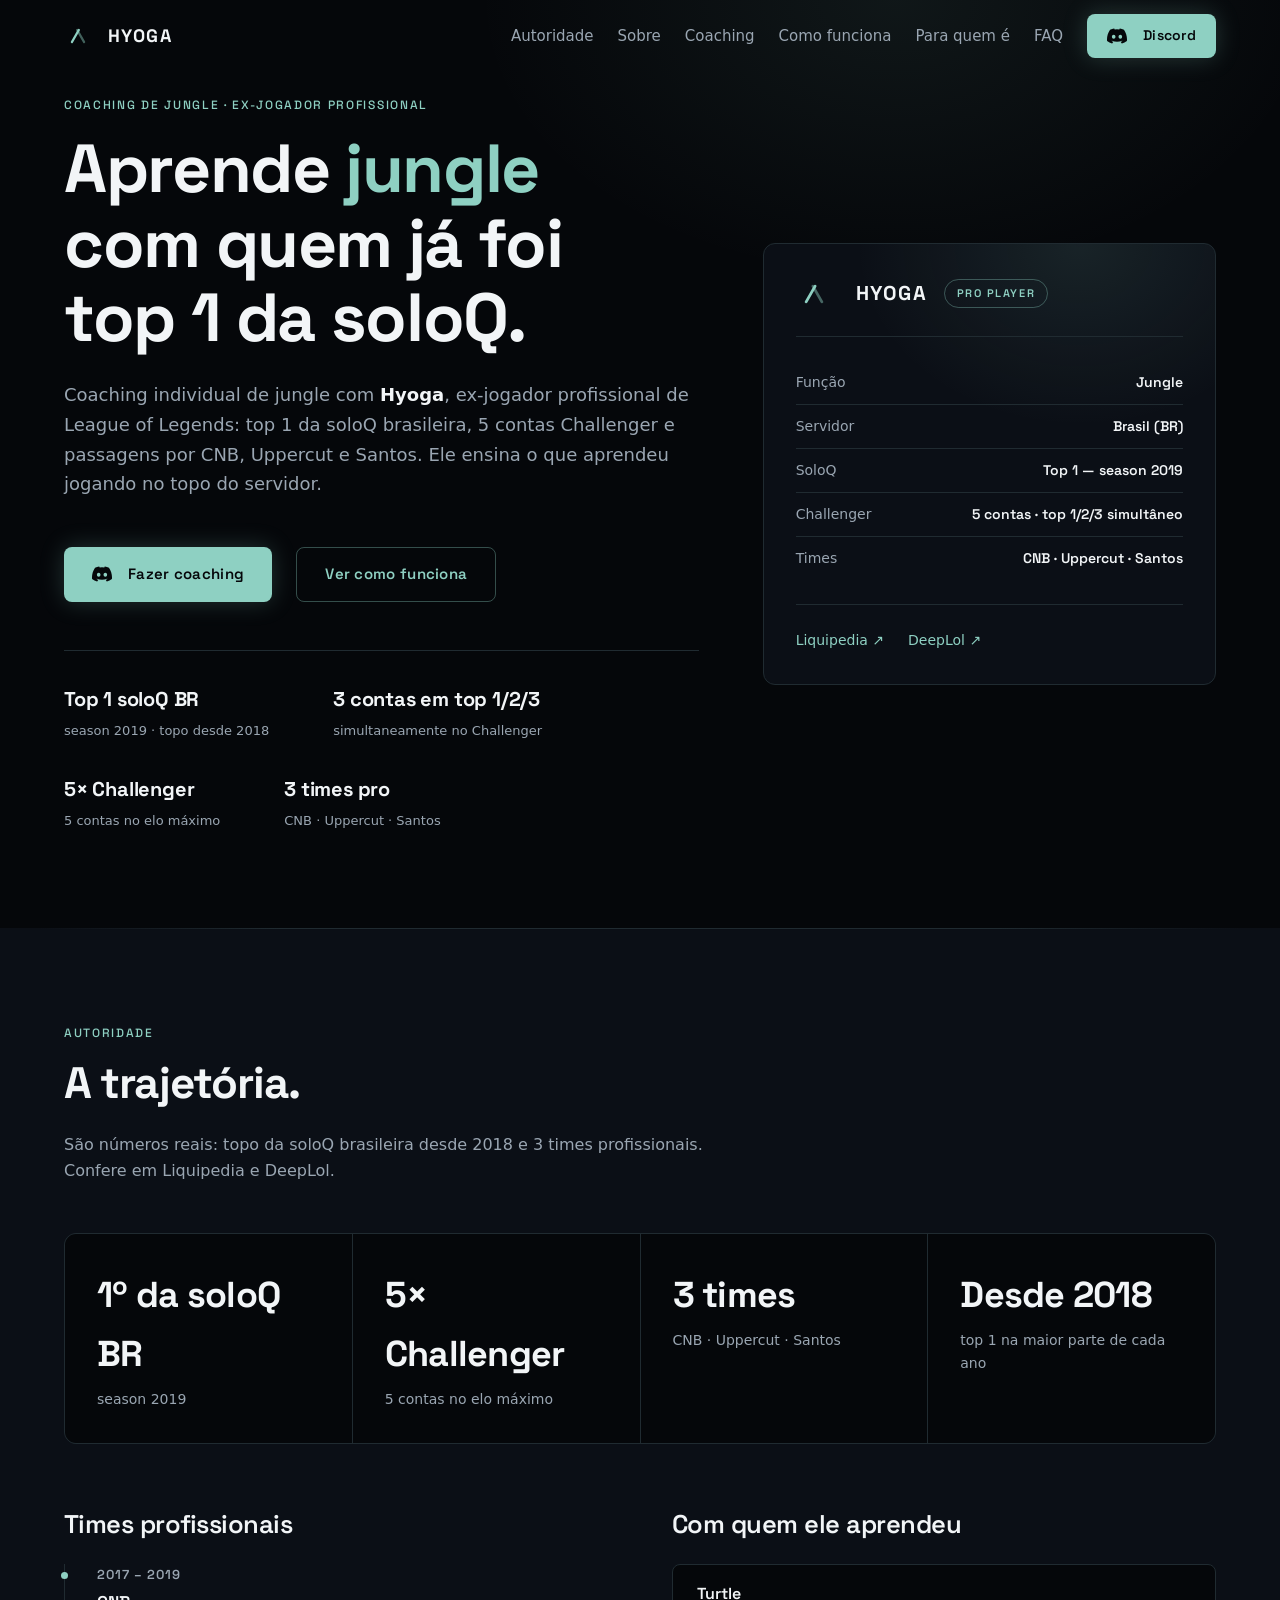
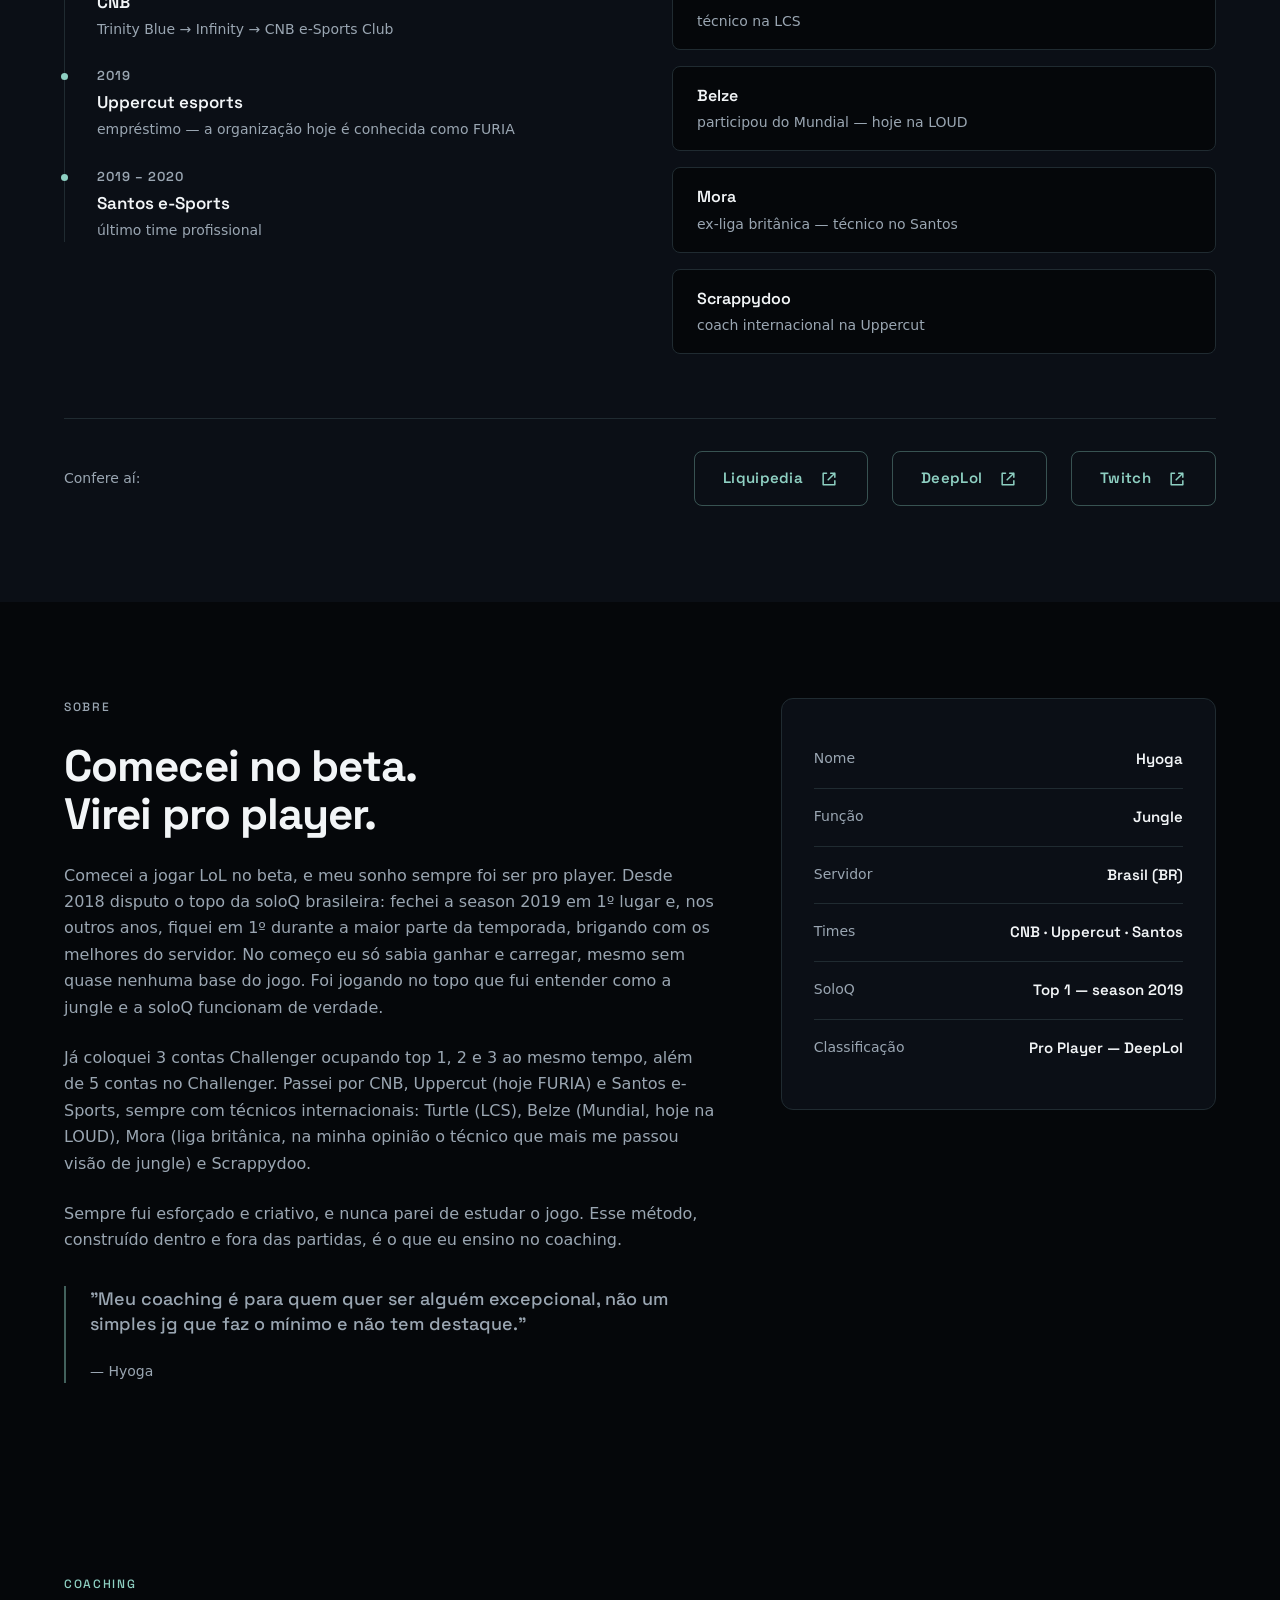
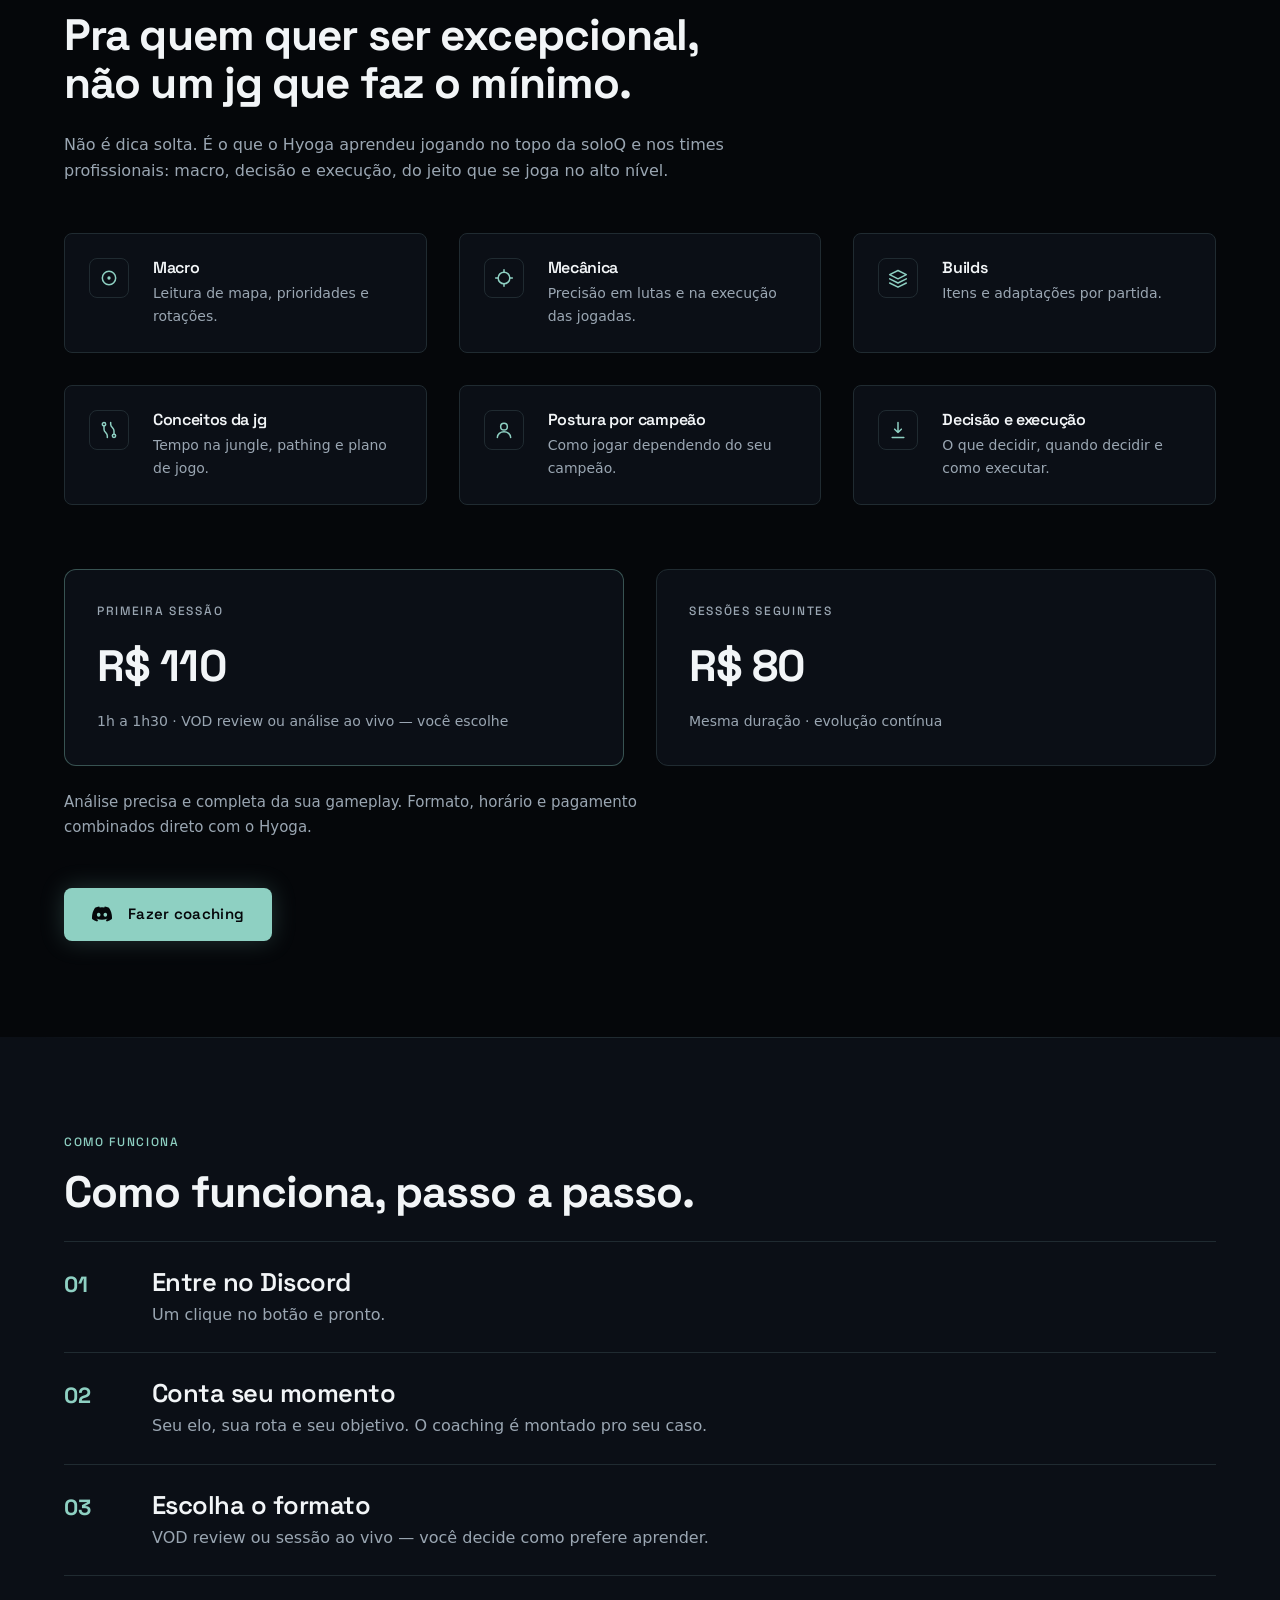
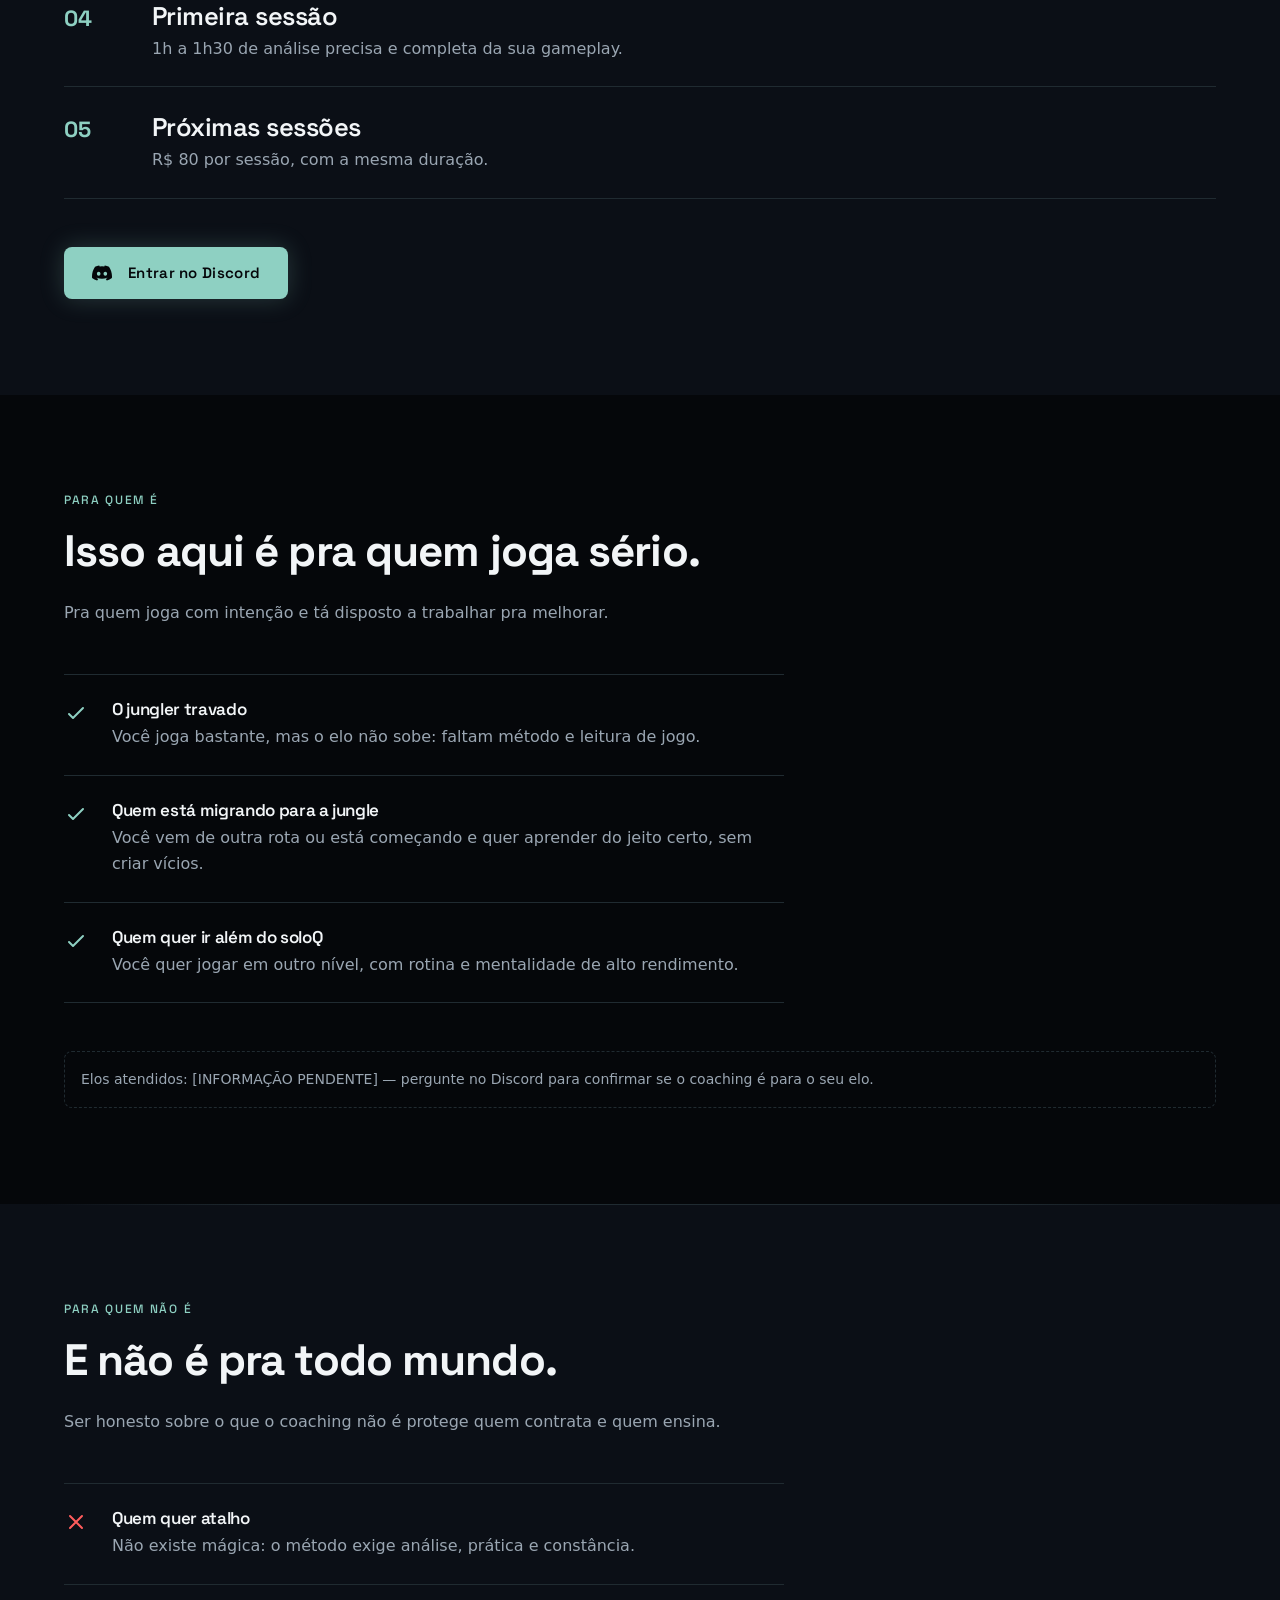
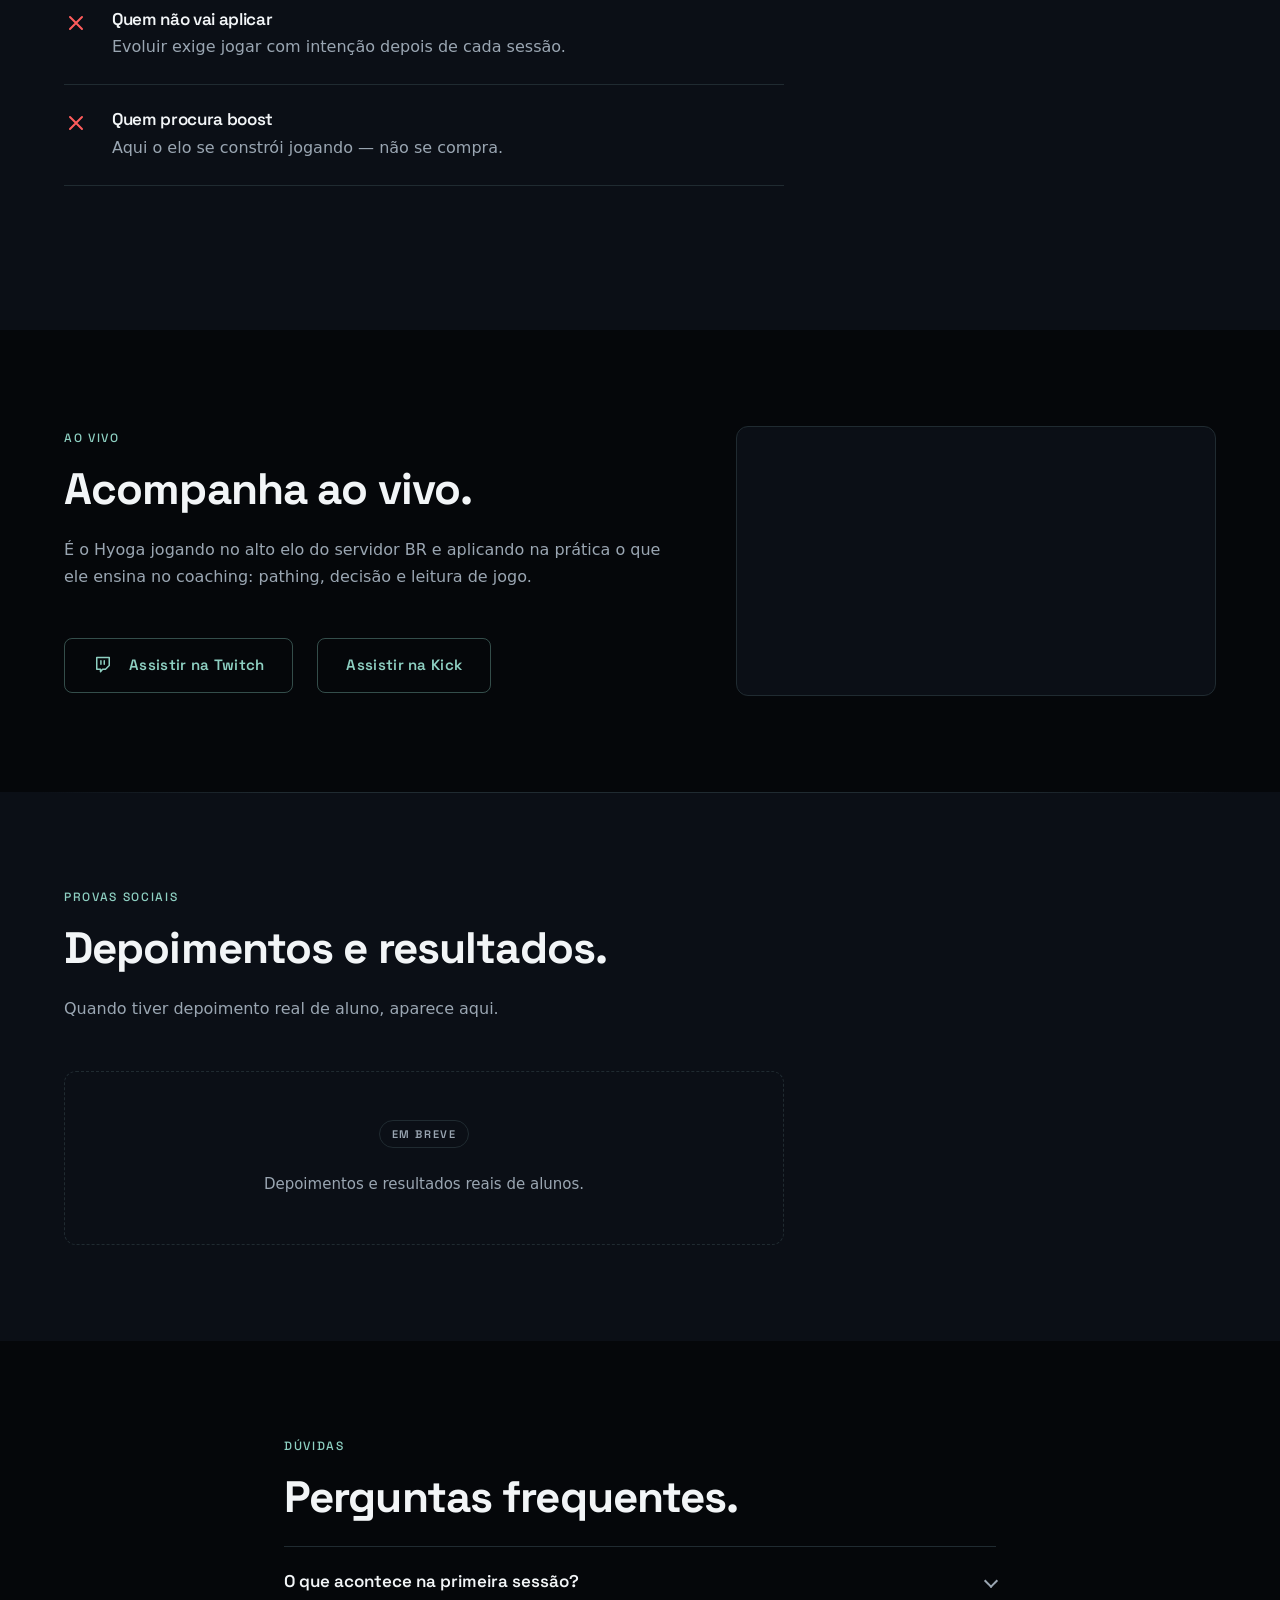
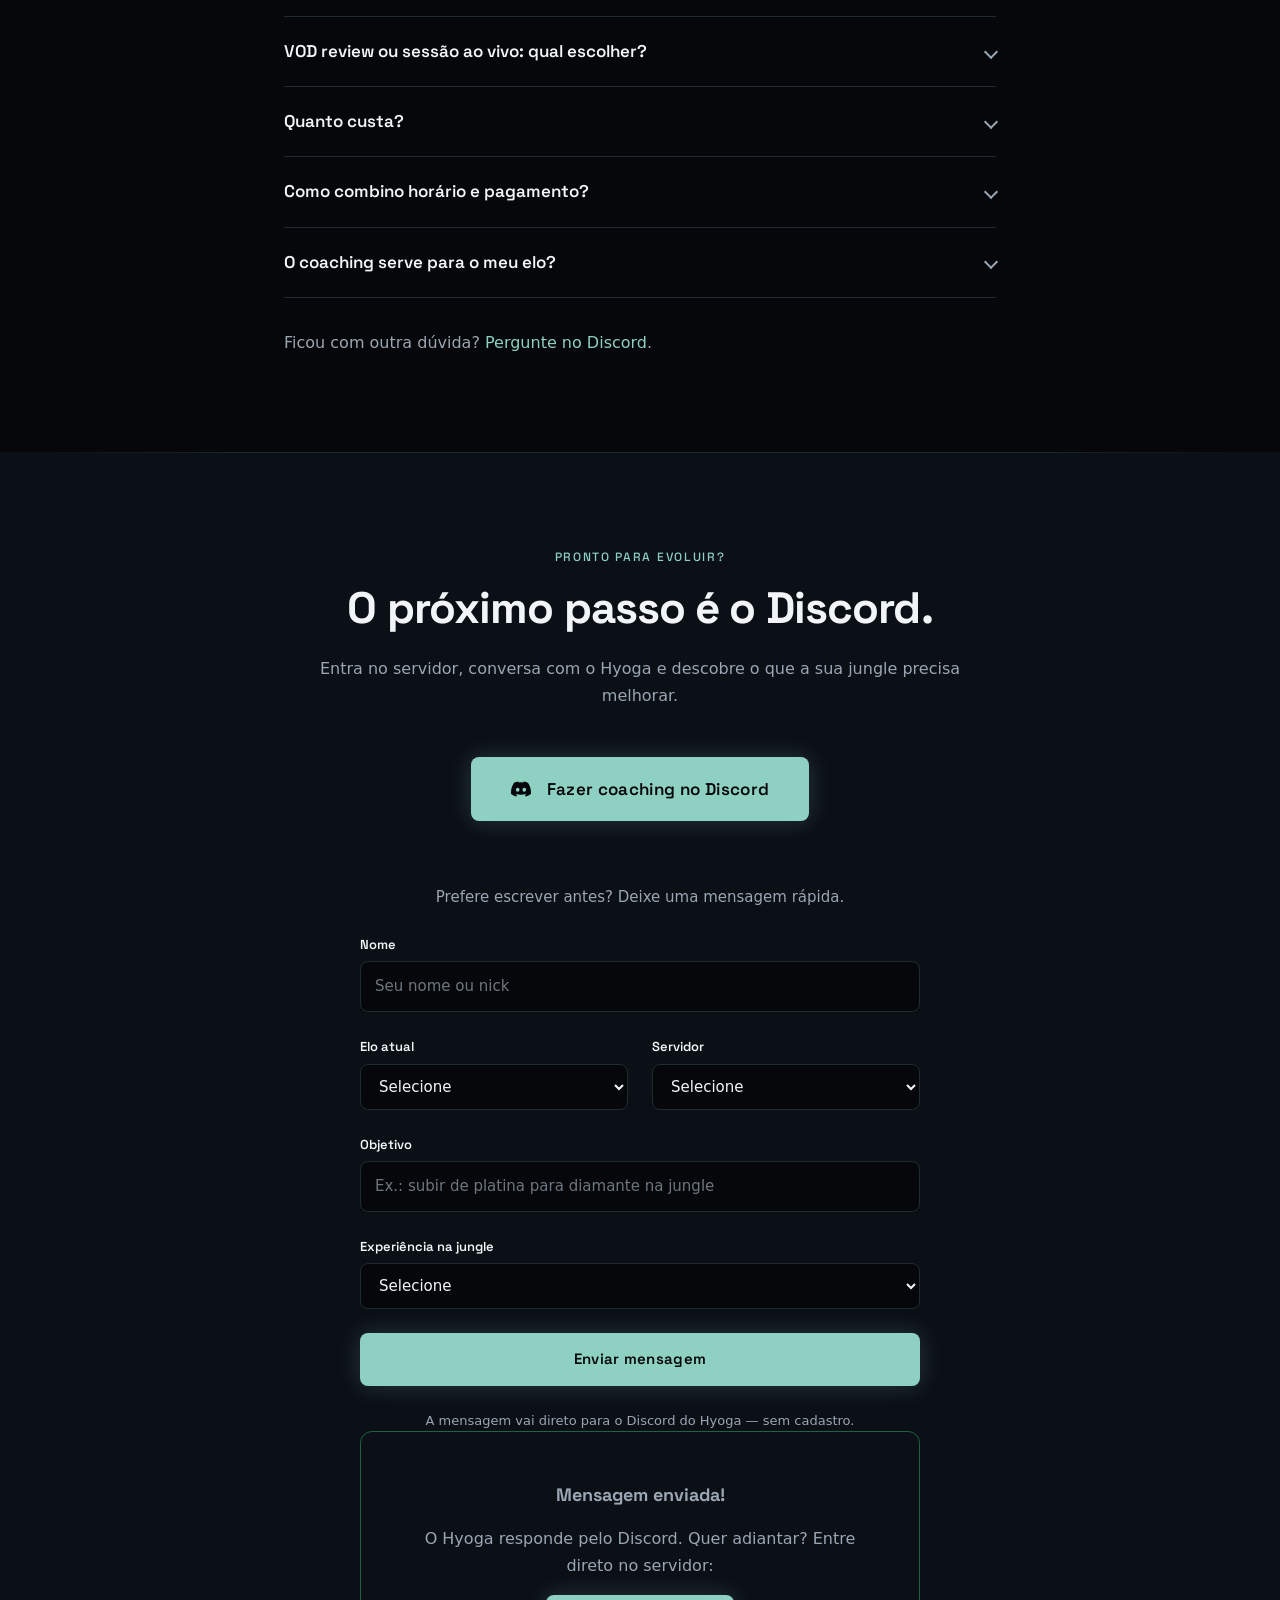
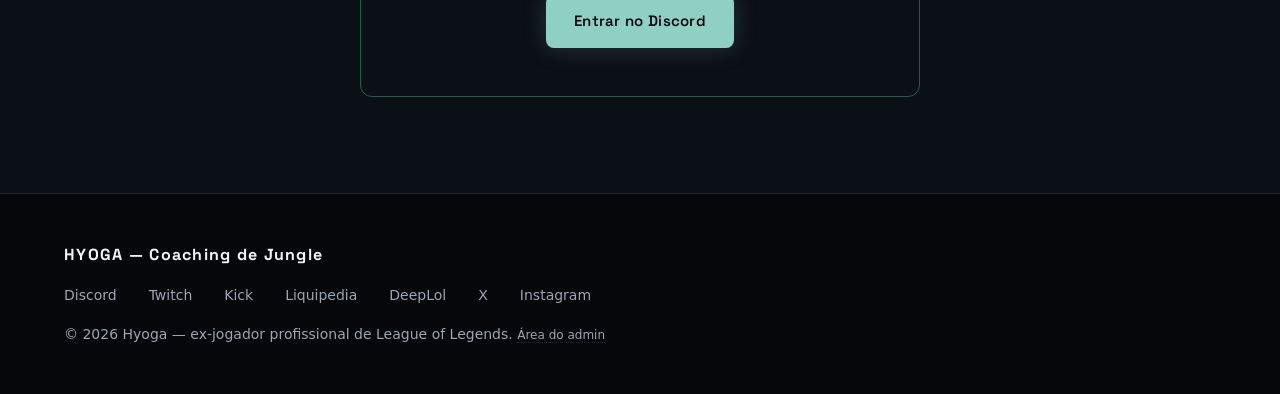
==== commit d5742625: "feat: live da Kick — player embutido, botão, rodapé e rastreamento" ====
--- a/index.html
+++ b/index.html
@@ -8,7 +8,7 @@
   <meta name="description" content="Coaching individual de jungle com Hyoga, ex-jogador profissional de League of Legends com passagens por CNB, Uppercut e Santos e-Sports. Top 1 da soloQ BR e 5 contas Challenger. Entre no Discord.">
   <meta name="theme-color" content="#05070A">
 
-  <!-- Troque quando houver um domínio próprio -->
+  
   <link rel="canonical" href="https://hyogacoach.vercel.app/">
 
   <meta property="og:type" content="website">
@@ -37,7 +37,7 @@
   <link rel="stylesheet" href="style.css">
   <script defer src="app.js"></script>
 
-  <!-- Analytics da Vercel (só ativo após o deploy) -->
+  
   <script defer src="/_vercel/insights/script.js"></script>
 
   <script type="application/ld+json">
@@ -50,6 +50,7 @@
     "knowsAbout": ["League of Legends", "jungle", "esports"],
     "sameAs": [
       "https://www.twitch.tv/hyoga",
+      "https://kick.com/hyoga",
       "https://www.deeplol.gg/pro/Hyoga",
       "https://lol.fandom.com/wiki/Hyoga",
       "https://x.com/hyogalol1",
@@ -60,13 +61,13 @@
 </head>
 
 <body>
-  <!-- Barra de progresso de leitura -->
+  
   <div class="scroll-progress" data-scroll-progress aria-hidden="true"></div>
 
-  <!-- Pular para o conteúdo (acessibilidade) -->
+  
   <a class="skip-link" href="#conteudo">Pular para o conteúdo</a>
 
-  <!-- Header -->
+  
   <header class="site-header" data-header>
     <div class="container header-inner">
       <a class="logo" href="#inicio" aria-label="Hyoga — início">
@@ -100,7 +101,7 @@
       </button>
     </div>
 
-    <!-- Menu mobile -->
+    
     <div class="menu-mobile" id="menu-mobile" data-menu-mobile hidden>
       <nav aria-label="Navegação móvel">
         <ul class="menu-mobile-list">
@@ -118,7 +119,7 @@
 
   <main id="conteudo">
 
-    <!-- 2. Hero -->
+    
     <section id="inicio" class="section hero" aria-labelledby="hero-titulo">
       <div class="container hero-grid">
         <div class="hero-content">
@@ -156,7 +157,7 @@
           </ul>
         </div>
 
-        <!-- Sem foto (decisão do atleta) -->
+        
         <div class="hero-card" data-reveal style="--d: 0.16s">
           <div class="hero-card-head">
             <svg class="hero-card-emblem" viewBox="0 0 64 64" aria-hidden="true" focusable="false">
@@ -185,7 +186,7 @@
       </div>
     </section>
 
-    <!-- 3. Autoridade -->
+    
     <section id="autoridade" class="section section--alt section--line" aria-labelledby="autoridade-titulo">
       <div class="container">
         <p class="eyebrow" data-reveal>Autoridade</p>
@@ -274,7 +275,7 @@
       </div>
     </section>
 
-    <!-- 4. Sobre -->
+    
     <section id="sobre" class="section" aria-labelledby="sobre-titulo">
       <div class="container sobre-grid">
         <div class="sobre-text">
@@ -303,7 +304,7 @@
       </div>
     </section>
 
-    <!-- 5. Coaching -->
+    
     <section id="coaching" class="section" aria-labelledby="coaching-titulo">
       <div class="container">
         <p class="eyebrow" data-reveal>Coaching</p>
@@ -379,7 +380,7 @@
       </div>
     </section>
 
-    <!-- 6. Como funciona -->
+    
     <section id="como-funciona" class="section section--alt section--line" aria-labelledby="como-funciona-titulo">
       <div class="container">
         <p class="eyebrow" data-reveal>Como funciona</p>
@@ -432,7 +433,7 @@
       </div>
     </section>
 
-    <!-- 7. Para quem é -->
+    
     <section id="para-quem" class="section" aria-labelledby="para-quem-titulo">
       <div class="container">
         <p class="eyebrow" data-reveal>Para quem é</p>
@@ -467,7 +468,7 @@
       </div>
     </section>
 
-    <!-- 8. Para quem não é -->
+    
     <section id="para-quem-nao-e" class="section section--alt section--line" aria-labelledby="para-quem-nao-e-titulo">
       <div class="container">
         <p class="eyebrow" data-reveal>Para quem não é</p>
@@ -500,7 +501,7 @@
       </div>
     </section>
 
-    <!-- 9. Twitch / conteúdo -->
+    
     <section id="twitch" class="section" aria-labelledby="twitch-titulo">
       <div class="container twitch-grid">
         <div class="twitch-text">
@@ -512,16 +513,18 @@
               <svg class="icon" viewBox="0 0 24 24" fill="none" stroke="currentColor" stroke-width="1.8" stroke-linecap="round" stroke-linejoin="round" aria-hidden="true" focusable="false"><path d="M4.5 3h15v9.5L15 17h-3.5L9 20v-3H4.5V3z"/><path d="M9.5 7v4M13.5 7v4"/></svg>
               Assistir na Twitch
             </a>
-          </div>
-        </div>
-        <div class="soon-box" data-reveal>
-          <span class="soon-chip">Em breve</span>
-          <p>Clipes e destaques das partidas.</p>
-        </div>
-      </div>
-    </section>
-
-    <!-- 10. Provas sociais -->
+            <a class="btn btn--secondary" href="https://kick.com/hyoga" target="_blank" rel="noopener" data-track="kick">
+              Assistir na Kick
+            </a>
+          </div>
+        </div>
+        <div class="live-player" data-reveal>
+          <iframe src="" data-src="https://player.kick.com/hyoga?autoplay=false" title="Live do Hyoga na Kick" allow="autoplay; encrypted-media; picture-in-picture" allowfullscreen></iframe>
+        </div>
+      </div>
+    </section>
+
+    
     <section id="depoimentos" class="section section--alt section--line" aria-labelledby="depoimentos-titulo">
       <div class="container">
         <p class="eyebrow" data-reveal>Provas sociais</p>
@@ -534,7 +537,7 @@
       </div>
     </section>
 
-    <!-- 11. FAQ -->
+    
     <section id="faq" class="section" aria-labelledby="faq-titulo">
       <div class="container faq-container">
         <p class="eyebrow" data-reveal>Dúvidas</p>
@@ -591,7 +594,7 @@
       </div>
     </section>
 
-    <!-- 12. CTA final -->
+    
     <section id="contato" class="section section--alt section--line" aria-labelledby="contato-titulo">
       <div class="container cta-final">
         <p class="eyebrow" data-reveal>Pronto para evoluir?</p>
@@ -604,7 +607,7 @@
           </a>
         </div>
 
-        <!-- Formulário opcional -->
+        
         <div class="contact-form-wrap" data-reveal>
           <p class="contact-form-title">Prefere escrever antes? Deixe uma mensagem rápida.</p>
 
@@ -678,13 +681,14 @@
 
   </main>
 
-  <!-- Footer -->
+  
   <footer class="site-footer">
     <div class="container footer-inner">
       <p class="footer-brand">HYOGA — Coaching de Jungle</p>
       <nav class="footer-links" aria-label="Links oficiais">
         <a href="https://discord.gg/8HQFCRyN2" target="_blank" rel="noopener" data-track="discord">Discord</a>
         <a href="https://www.twitch.tv/hyoga" target="_blank" rel="noopener" data-track="twitch">Twitch</a>
+        <a href="https://kick.com/hyoga" target="_blank" rel="noopener" data-track="kick">Kick</a>
         <a href="https://lol.fandom.com/wiki/Hyoga" target="_blank" rel="noopener" data-track="liquipedia">Liquipedia</a>
         <a href="https://www.deeplol.gg/pro/Hyoga" target="_blank" rel="noopener" data-track="deeplol">DeepLol</a>
         <a href="https://x.com/hyogalol1" target="_blank" rel="noopener" data-track="x">X</a>
--- a/style.css
+++ b/style.css
@@ -1,8 +1,7 @@
-/* Hyoga — Coaching de Jungle */
-
-/* Variáveis (cores, espaços, fontes) */
+
+
 :root {
-  /* Cores — acento no tom Kindred (verde-água dessaturado do Lamb) */
+  
   --bg: #05070A;
   --bg-2: #0B0F16;
   --cyan: #8ED0C2;
@@ -13,16 +12,16 @@
   --success: #3DDC84;
   --error: #FF5C5C;
 
-  /* Luz e brilho */
+  
   --glow-soft: 0 0 24px rgba(142, 208, 194, 0.22);
   --glow-strong: 0 0 40px rgba(142, 208, 194, 0.35);
   --spotlight: radial-gradient(600px 400px at 70% 0%, rgba(142, 208, 194, 0.08), transparent 70%);
 
-  /* Formas */
+  
   --radius-sm: 8px;
   --radius-md: 12px;
 
-  /* Layout */
+  
   --container: 1200px;
   --gutter: 24px;
   --space-1: 8px;
@@ -33,11 +32,11 @@
   --space-6: 64px;
   --space-section: clamp(64px, 10vw, 96px);
 
-  /* Tipografia */
+  
   --font-display: 'Space Grotesk', system-ui, sans-serif;
   --font-body: system-ui, -apple-system, 'Segoe UI', Roboto, sans-serif;
 
-  /* Transições */
+  
   --ease: cubic-bezier(0.25, 0.1, 0.25, 1);
   --ease-out: cubic-bezier(0.33, 1, 0.68, 1);
   --t-fast: 200ms;
@@ -45,7 +44,6 @@
   --t-reveal: 500ms;
 }
 
-/* Reset e base */
 *,
 *::before,
 *::after {
@@ -56,7 +54,7 @@
 
 html {
   scroll-behavior: smooth;
-  scroll-padding-top: 88px; /* compensa o header fixo nas âncoras */
+  scroll-padding-top: 88px; 
 }
 
 body {
@@ -91,7 +89,6 @@
   list-style: none;
 }
 
-/* Foco visível em qualquer elemento interativo */
 :focus-visible {
   outline: 2px solid var(--cyan);
   outline-offset: 3px;
@@ -102,7 +99,6 @@
   color: var(--text-primary);
 }
 
-/* Utilidades */
 .container {
   max-width: var(--container);
   margin-inline: auto;
@@ -114,12 +110,10 @@
   position: relative;
 }
 
-/* Seções alternadas ganham fundo secundário sutil */
 .section--alt {
   background-color: var(--bg-2);
 }
 
-/* Elemento decorativo: linha de precisão no topo da seção */
 .section--line::before {
   content: '';
   position: absolute;
@@ -143,7 +137,6 @@
   border: 0;
 }
 
-/* Aviso visível para conteúdo que ainda depende de confirmação */
 .placeholder {
   color: var(--text-secondary);
   border: 1px dashed var(--border);
@@ -152,7 +145,6 @@
   font-size: 0.875rem;
 }
 
-/* Tipografia */
 h1, h2, h3, h4 {
   font-family: var(--font-display);
   font-weight: 700;
@@ -195,7 +187,6 @@
   margin-bottom: var(--space-5);
 }
 
-/* Botões */
 .btn {
   display: inline-flex;
   align-items: center;
@@ -220,7 +211,6 @@
   flex-shrink: 0;
 }
 
-/* Botão principal: a ação principal da página (Discord) */
 .btn--primary {
   background-color: var(--cyan);
   color: var(--bg);
@@ -245,7 +235,6 @@
   transform: none;
 }
 
-/* Botão secundário: ações de apoio (Twitch, Liquipedia, DeepLol) */
 .btn--secondary {
   background: transparent;
   color: var(--cyan);
@@ -257,13 +246,11 @@
   border-color: var(--cyan);
 }
 
-/* Versão compacta (header, mobile) */
 .btn--compact {
   padding: 10px 20px;
   font-size: 0.875rem;
 }
 
-/* Skip link */
 .skip-link {
   position: fixed;
   top: var(--space-2);
@@ -283,7 +270,6 @@
   transform: translateY(0);
 }
 
-/* Header */
 .site-header {
   position: fixed;
   inset: 0 0 auto 0;
@@ -296,7 +282,6 @@
   animation: header-in 450ms var(--ease-out) both;
 }
 
-/* Entrada do header no carregamento */
 @keyframes header-in {
   from {
     transform: translateY(-100%);
@@ -306,7 +291,6 @@
   }
 }
 
-/* Estado após rolar: fundo levemente fosco */
 .site-header.is-scrolled {
   background: rgba(5, 7, 10, 0.85);
   -webkit-backdrop-filter: blur(8px);
@@ -342,7 +326,6 @@
   letter-spacing: 0.08em;
 }
 
-/* Navegação desktop */
 .nav-list {
   display: flex;
   gap: var(--space-3);
@@ -363,7 +346,6 @@
   background-size: 100% 1.5px;
 }
 
-/* Botão hambúrguer (mobile) */
 .menu-toggle {
   display: none;
   flex-direction: column;
@@ -384,7 +366,6 @@
   transition: transform var(--t-fast) var(--ease), opacity var(--t-fast) var(--ease);
 }
 
-/* Estado aberto vira "X" */
 .menu-toggle[aria-expanded="true"] .menu-toggle-bar:nth-child(1) {
   transform: translateY(7px) rotate(45deg);
 }
@@ -397,7 +378,6 @@
   transform: translateY(-7px) rotate(-45deg);
 }
 
-/* Painel do menu mobile */
 .menu-mobile {
   background: rgba(5, 7, 10, 0.97);
   border-bottom: 1px solid var(--border);
@@ -425,7 +405,6 @@
   width: calc(100% - 48px);
 }
 
-/* Hero */
 .hero {
   position: relative;
   display: flex;
@@ -466,7 +445,6 @@
   margin-bottom: var(--space-5);
 }
 
-/* Faixa de provas rápidas */
 .hero-stats {
   display: flex;
   flex-wrap: wrap;
@@ -493,7 +471,6 @@
   font-size: 0.8125rem;
 }
 
-/* Card de credenciais do jogador (sem foto — decisão do atleta) */
 .hero-card {
   border: 1px solid var(--border);
   border-radius: var(--radius-md);
@@ -621,12 +598,10 @@
   }
 }
 
-/* Destaque de uma palavra (hero) */
 .text-accent {
   color: var(--cyan);
 }
 
-/* Citação com a voz do atleta (Sobre) */
 .sobre-quote {
   margin-top: var(--space-4);
   padding-left: var(--space-3);
@@ -649,8 +624,6 @@
   font-style: normal;
 }
 
-/* Autoridade */
-/* Faixa de números grandes */
 .stat-band {
   display: grid;
   grid-template-columns: repeat(4, 1fr);
@@ -682,7 +655,6 @@
   font-size: 0.875rem;
 }
 
-/* Duas colunas: timeline + referências */
 .authority-grid {
   display: grid;
   grid-template-columns: 1fr 1fr;
@@ -694,7 +666,6 @@
   margin-bottom: var(--space-3);
 }
 
-/* Timeline dos times (linha com pontos) */
 .timeline {
   display: flex;
   flex-direction: column;
@@ -741,7 +712,6 @@
   font-size: 0.875rem;
 }
 
-/* Referências (técnicos) */
 .refs {
   display: flex;
   flex-direction: column;
@@ -768,7 +738,6 @@
   font-size: 0.875rem;
 }
 
-/* Links de prova */
 .verify {
   display: flex;
   align-items: center;
@@ -805,7 +774,6 @@
   }
 }
 
-/* Sobre */
 .sobre-grid {
   display: grid;
   grid-template-columns: 3fr 2fr;
@@ -819,7 +787,6 @@
   max-width: 65ch;
 }
 
-/* Ficha do jogador */
 .profile-card {
   border: 1px solid var(--border);
   border-radius: var(--radius-md);
@@ -861,8 +828,6 @@
   }
 }
 
-/* Coaching */
-/* 6 pilares do coaching */
 .topic-grid {
   display: grid;
   grid-template-columns: repeat(3, 1fr);
@@ -920,7 +885,6 @@
   font-size: 0.875rem;
 }
 
-/* Preços */
 .price-grid {
   display: grid;
   grid-template-columns: 1fr 1fr;
@@ -938,7 +902,6 @@
   background: var(--bg-2);
 }
 
-/* Destaque sutil na primeira sessão */
 .price-card--first {
   border-color: rgba(142, 208, 194, 0.35);
 }
@@ -971,7 +934,6 @@
   margin-bottom: var(--space-5);
 }
 
-/* CTA após blocos de conteúdo */
 .coach-cta {
   display: flex;
   align-items: center;
@@ -979,7 +941,6 @@
   flex-wrap: wrap;
 }
 
-/* Como funciona */
 .steps {
   margin-bottom: var(--space-5);
 }
@@ -1028,7 +989,6 @@
   }
 }
 
-/* Para quem é / não é */
 .pro-list {
   max-width: 720px;
   margin-bottom: var(--space-5);
@@ -1074,15 +1034,31 @@
   color: var(--error);
 }
 
-/* Twitch / Conteúdo */
 .twitch-grid {
   display: grid;
-  grid-template-columns: 1fr 320px;
+  grid-template-columns: 1fr minmax(340px, 480px);
   gap: var(--space-6);
   align-items: center;
 }
 
-/* Caixa padrão para conteúdo futuro */
+.live-player {
+  position: relative;
+  width: 100%;
+  aspect-ratio: 16 / 9;
+  background: var(--bg-2);
+  border: 1px solid var(--border);
+  border-radius: var(--radius-md);
+  overflow: hidden;
+}
+
+.live-player iframe {
+  position: absolute;
+  inset: 0;
+  width: 100%;
+  height: 100%;
+  border: 0;
+}
+
 .soon-box {
   border: 1px dashed var(--border);
   border-radius: var(--radius-md);
@@ -1109,7 +1085,6 @@
   font-size: 0.9375rem;
 }
 
-/* Provas Sociais */
 #depoimentos .soon-box {
   max-width: 720px;
 }
@@ -1124,13 +1099,11 @@
   }
 }
 
-/* Botão grande (CTA final) */
 .btn--lg {
   padding: 18px 40px;
   font-size: 1.0625rem;
 }
 
-/* FAQ (accordion acessível) */
 .faq-container {
   max-width: 760px;
 }
@@ -1166,7 +1139,6 @@
   color: var(--cyan);
 }
 
-/* Chevron que rotaciona quando aberto */
 .faq-q::after {
   content: '';
   flex-shrink: 0;
@@ -1207,7 +1179,6 @@
   color: var(--text-secondary);
 }
 
-/* CTA Final */
 .cta-final {
   text-align: center;
 }
@@ -1220,7 +1191,6 @@
   justify-content: center;
 }
 
-/* Formulário (opcional) */
 .contact-form-wrap {
   max-width: 560px;
   margin: var(--space-6) auto 0;
@@ -1295,7 +1265,6 @@
   text-align: center;
 }
 
-/* Confirmação de envio (substitui o formulário) */
 .contact-success {
   text-align: center;
   border: 1px solid rgba(61, 220, 132, 0.4);
@@ -1323,7 +1292,6 @@
   }
 }
 
-/* Footer */
 .site-footer {
   border-top: 1px solid var(--border);
   padding-block: var(--space-5);
@@ -1379,7 +1347,6 @@
   border-color: var(--cyan);
 }
 
-/* Movimento (revelação ao rolar) */
 [data-reveal] {
   opacity: 0;
   transform: translateY(16px);
@@ -1393,12 +1360,10 @@
   transform: none;
 }
 
-/* Grupos: os filhos se revelam em sequência (stagger automático) */
 [data-reveal-group] > [data-reveal] {
   transition-delay: calc(var(--i, 0) * 60ms);
 }
 
-/* Barra de progresso de leitura (linha de precisão) */
 .scroll-progress {
   position: fixed;
   top: 0;
@@ -1409,7 +1374,6 @@
   z-index: 300;
 }
 
-/* Responsividade */
 @media (max-width: 1023px) {
   .nav-list {
     gap: var(--space-2);
@@ -1425,8 +1389,7 @@
     display: flex;
   }
 
-  /* No mobile o CTA vira um botão só com o ícone (44px, padrão de toque)
-     para continuar sempre acessível no header */
+  
   .header-cta {
     width: 44px;
     height: 44px;
@@ -1438,7 +1401,6 @@
   }
 }
 
-/* Movimento reduzido (acessibilidade) */
 @media (prefers-reduced-motion: reduce) {
   html:not(.force-motion) {
     scroll-behavior: auto;
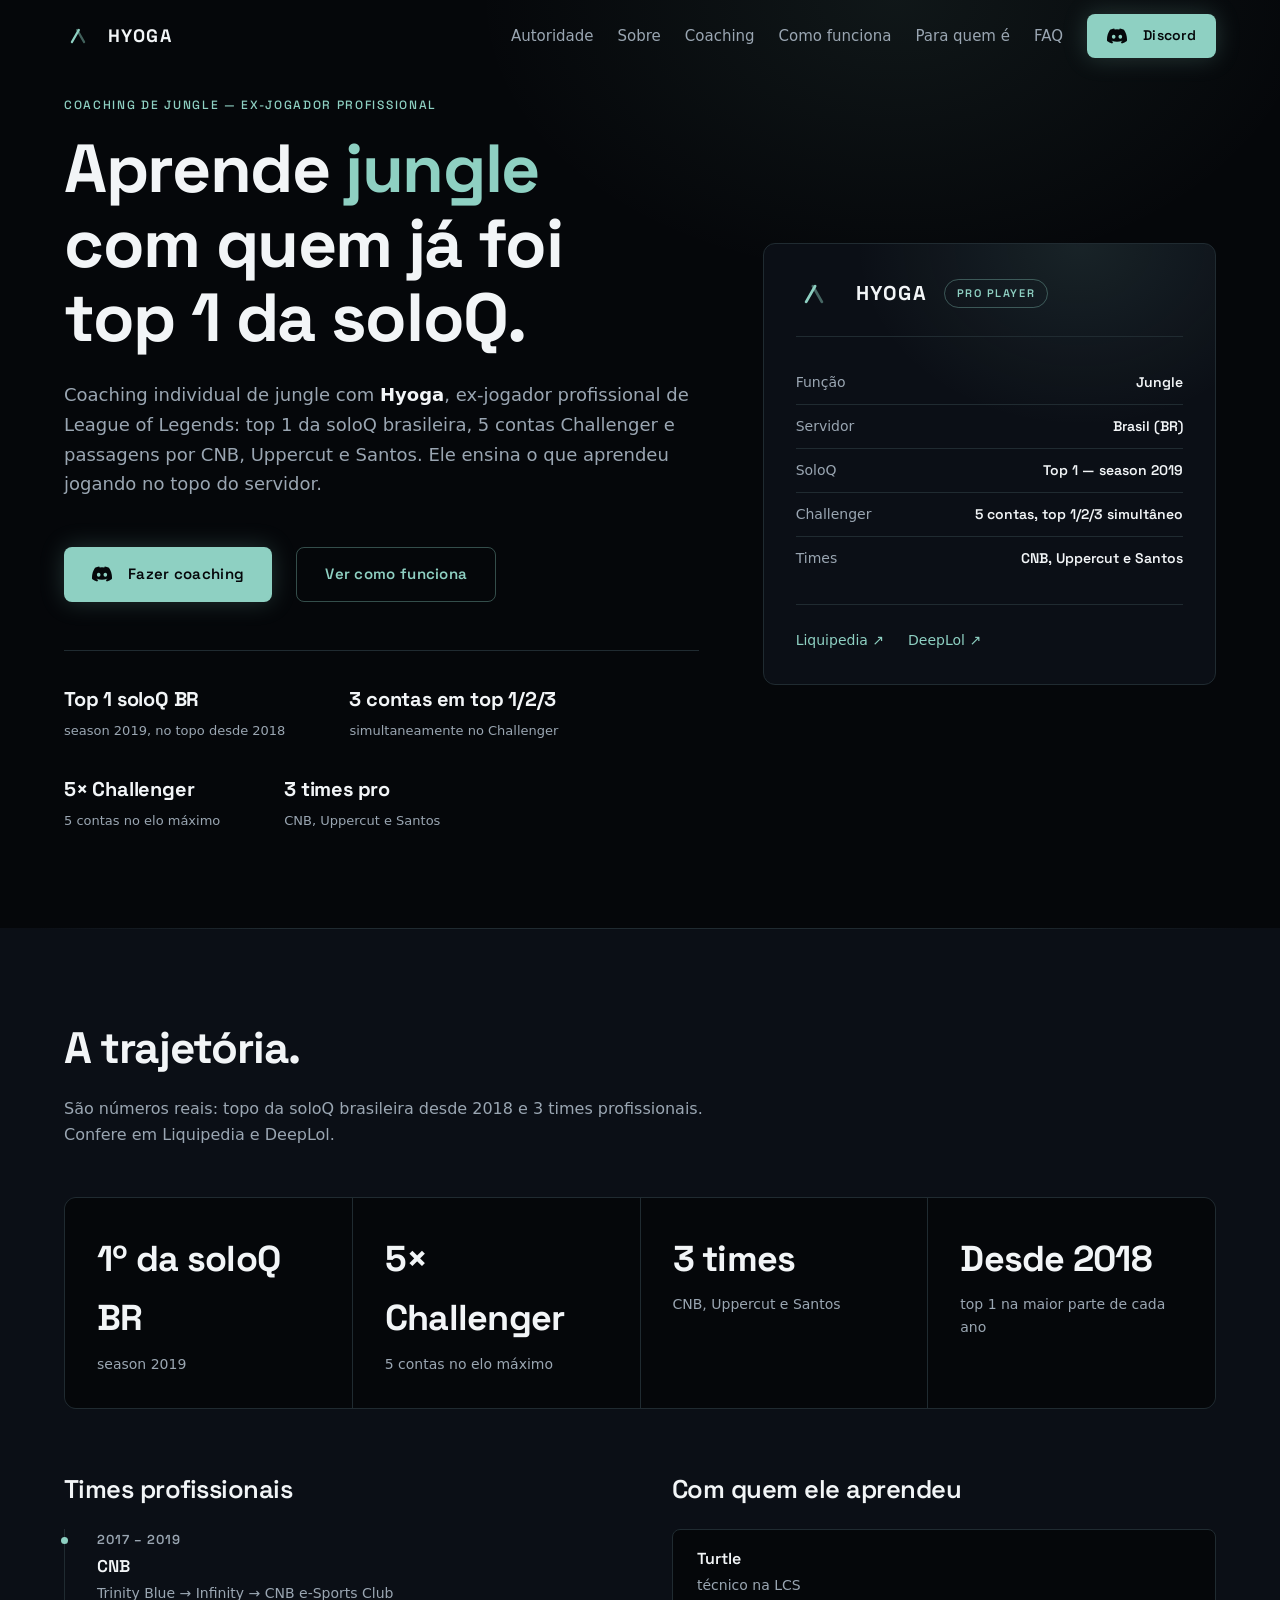
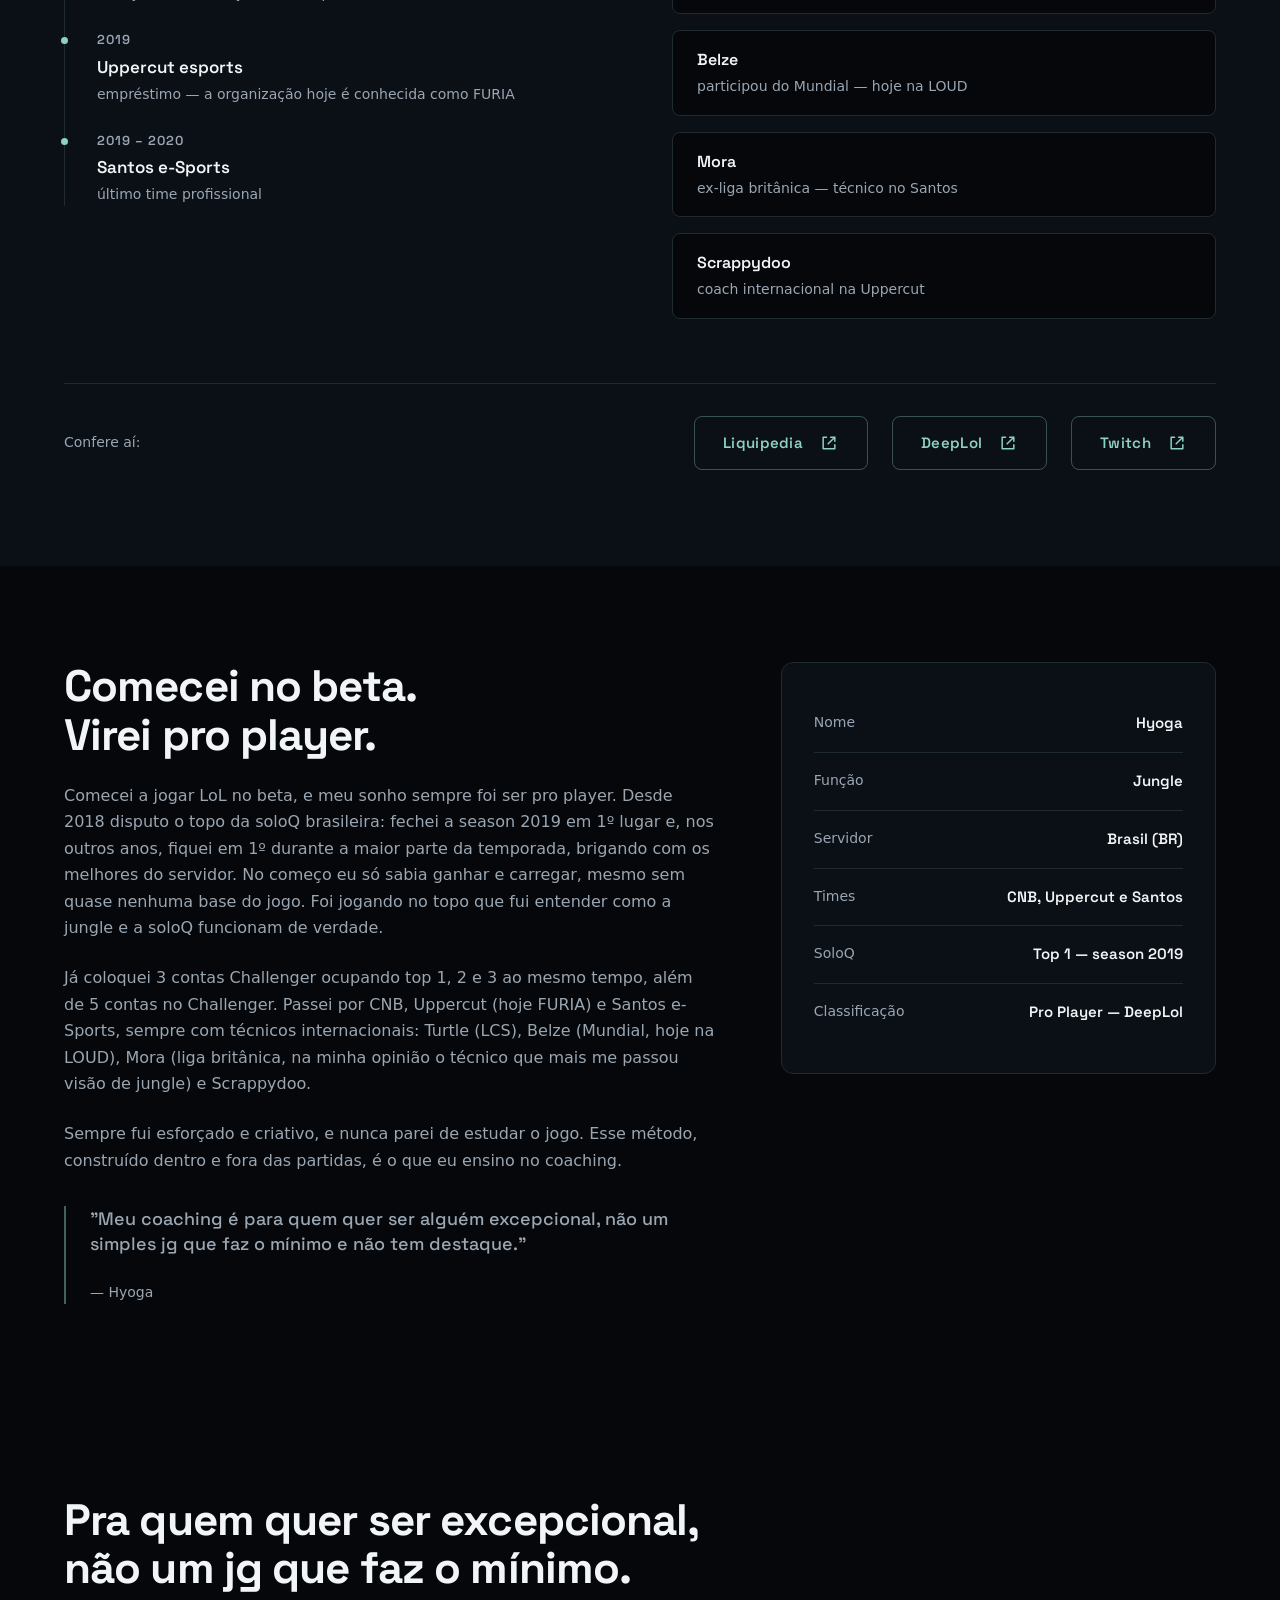
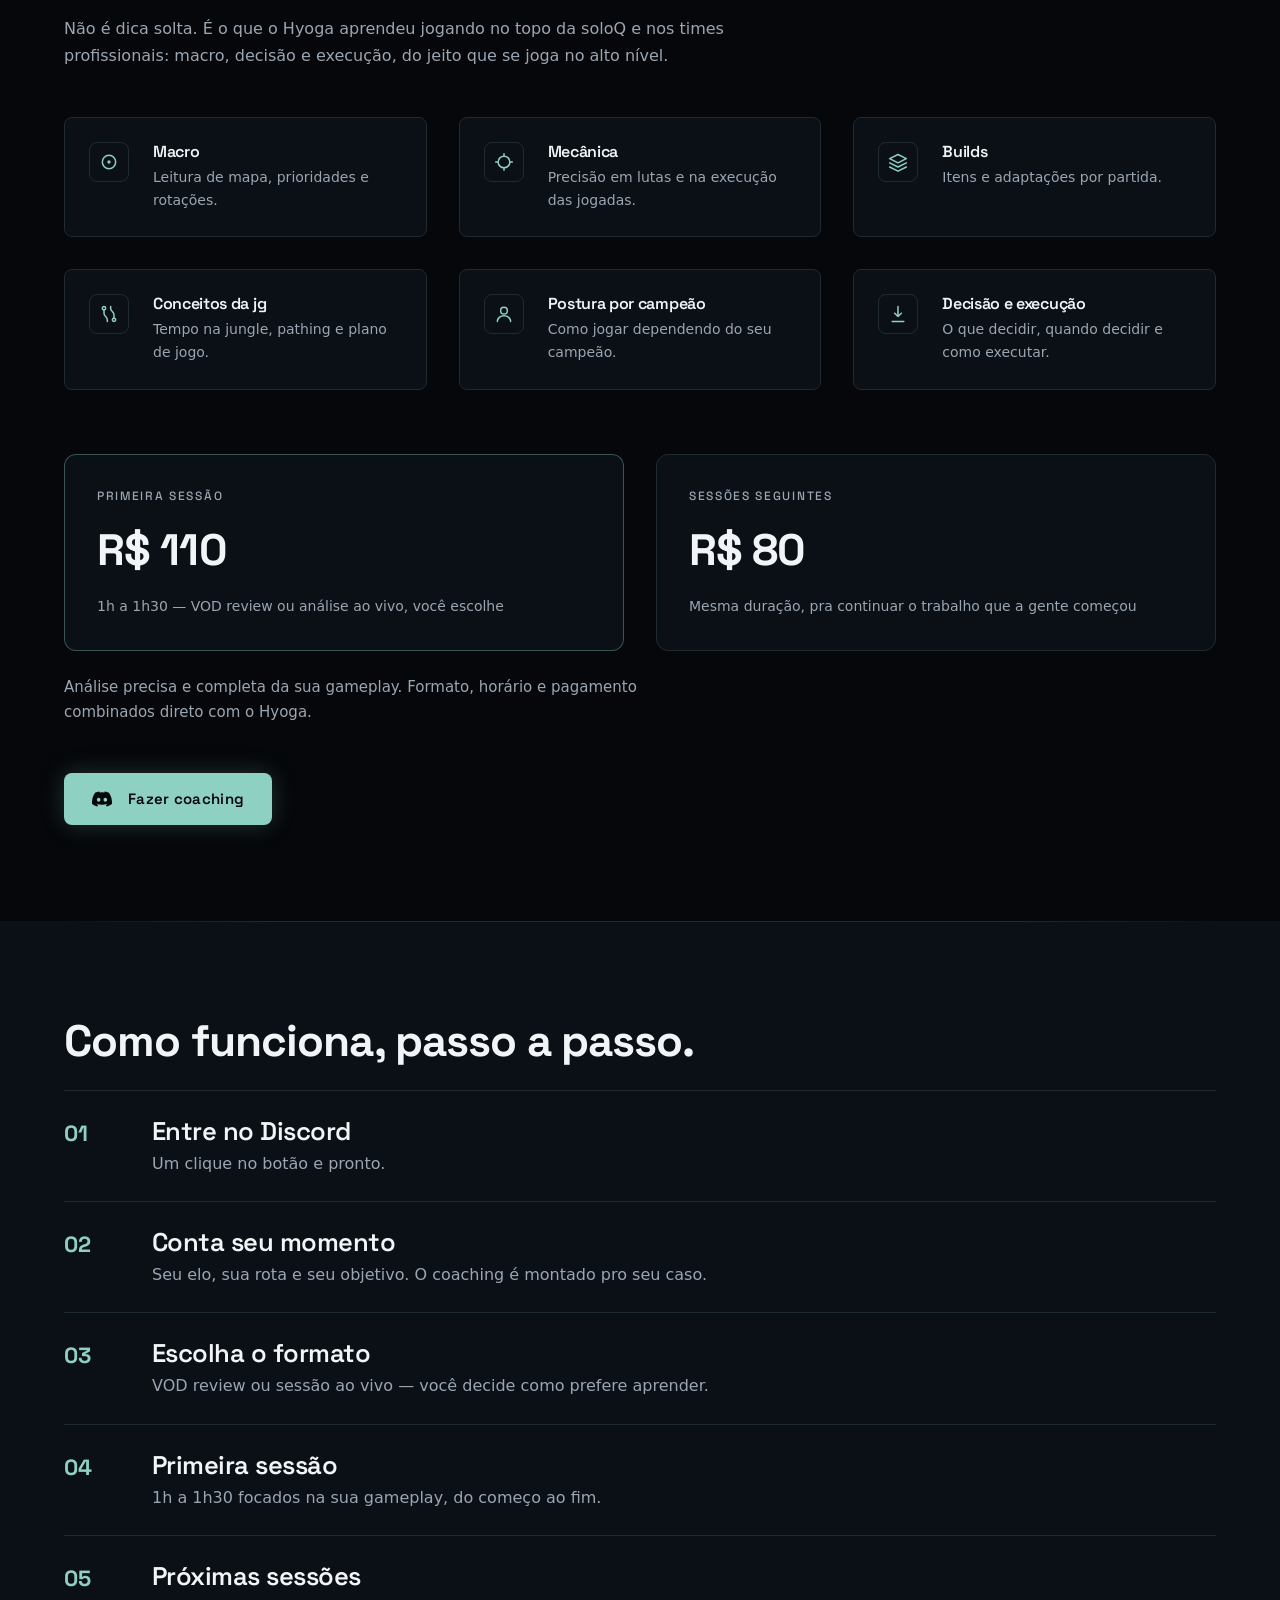
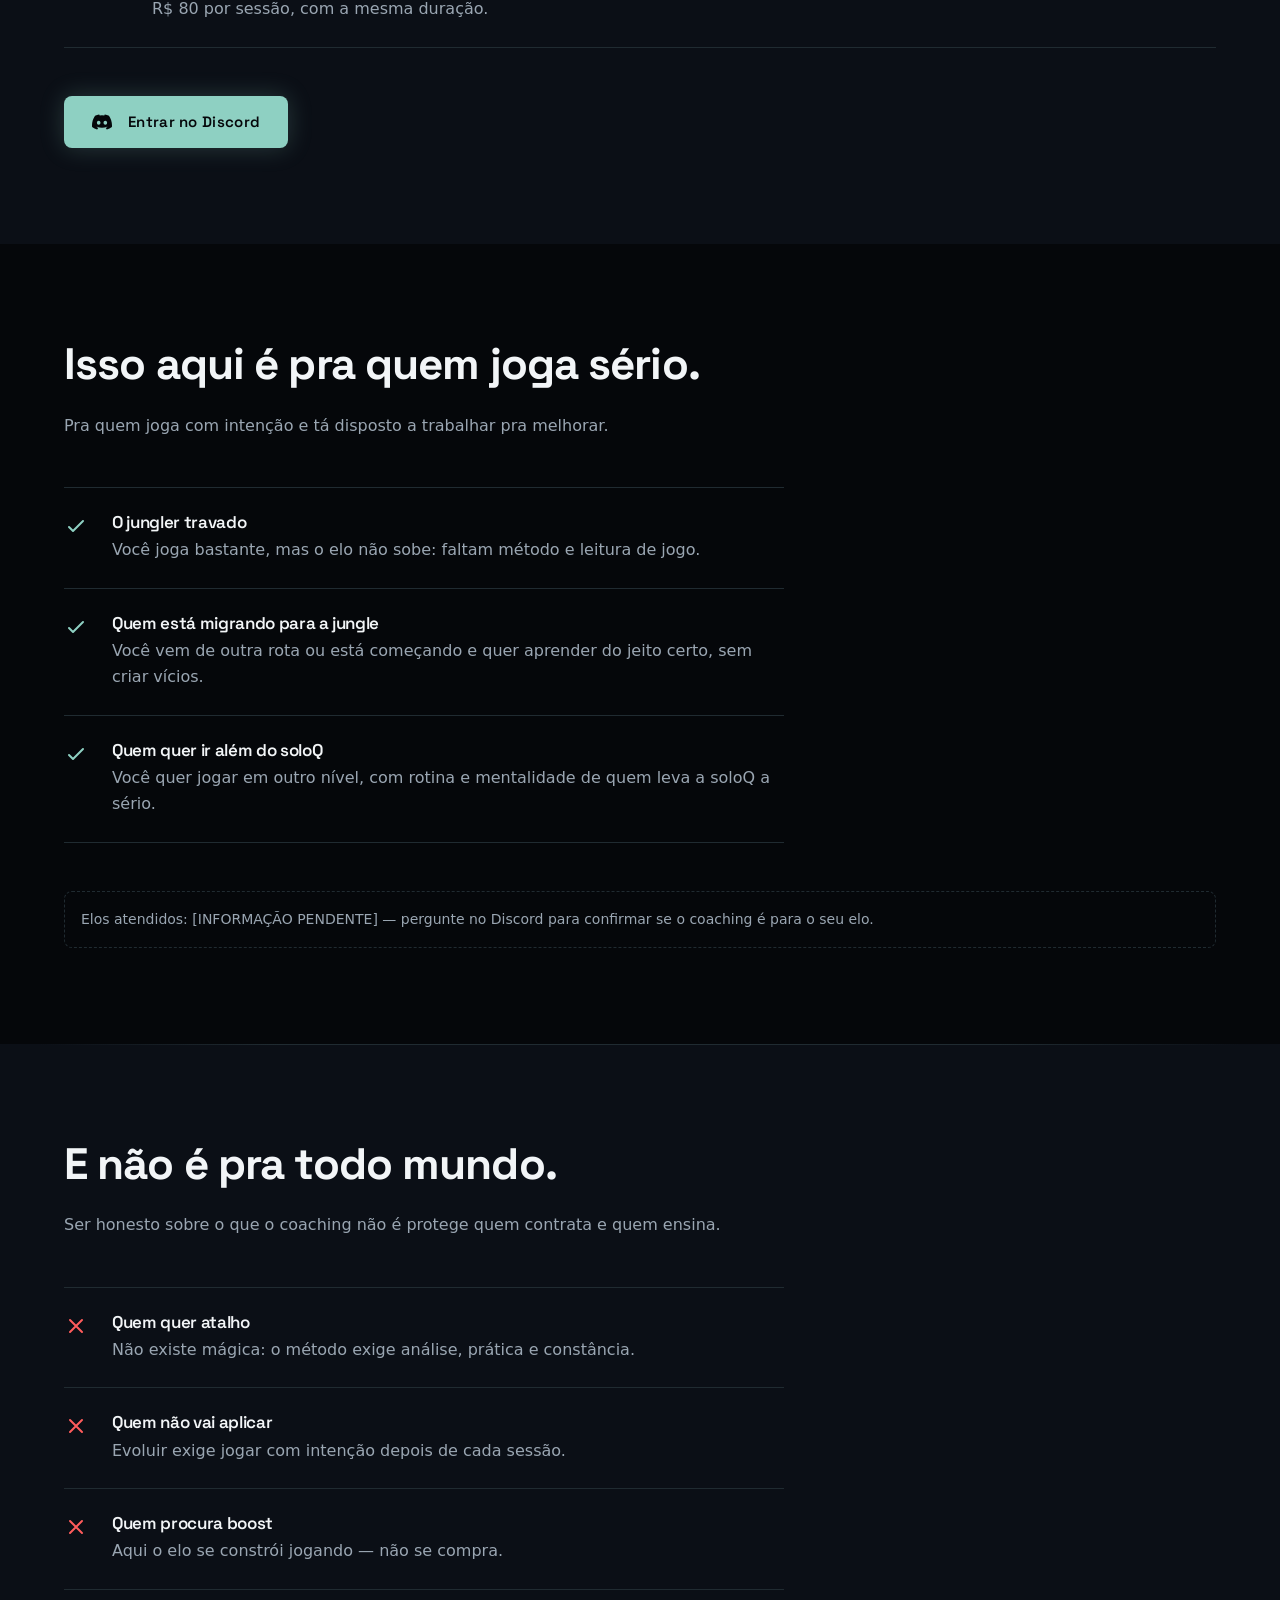
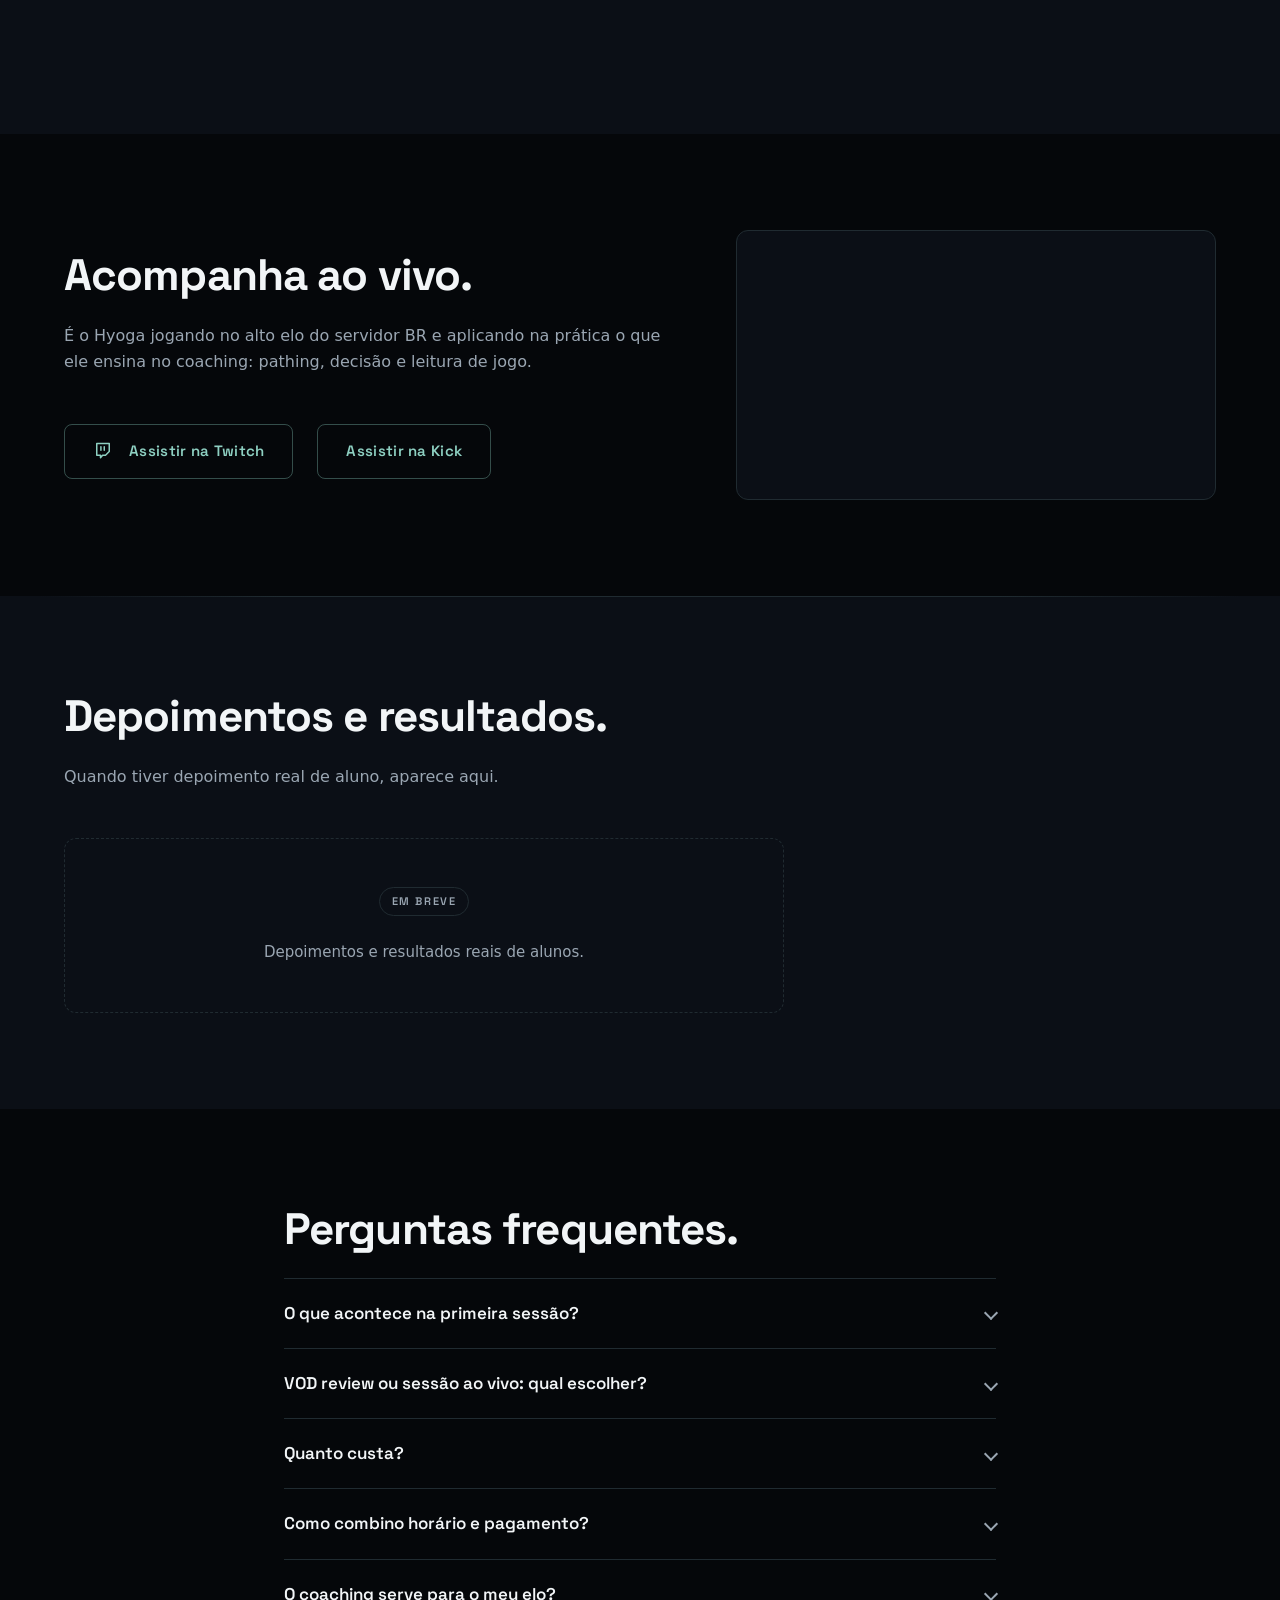
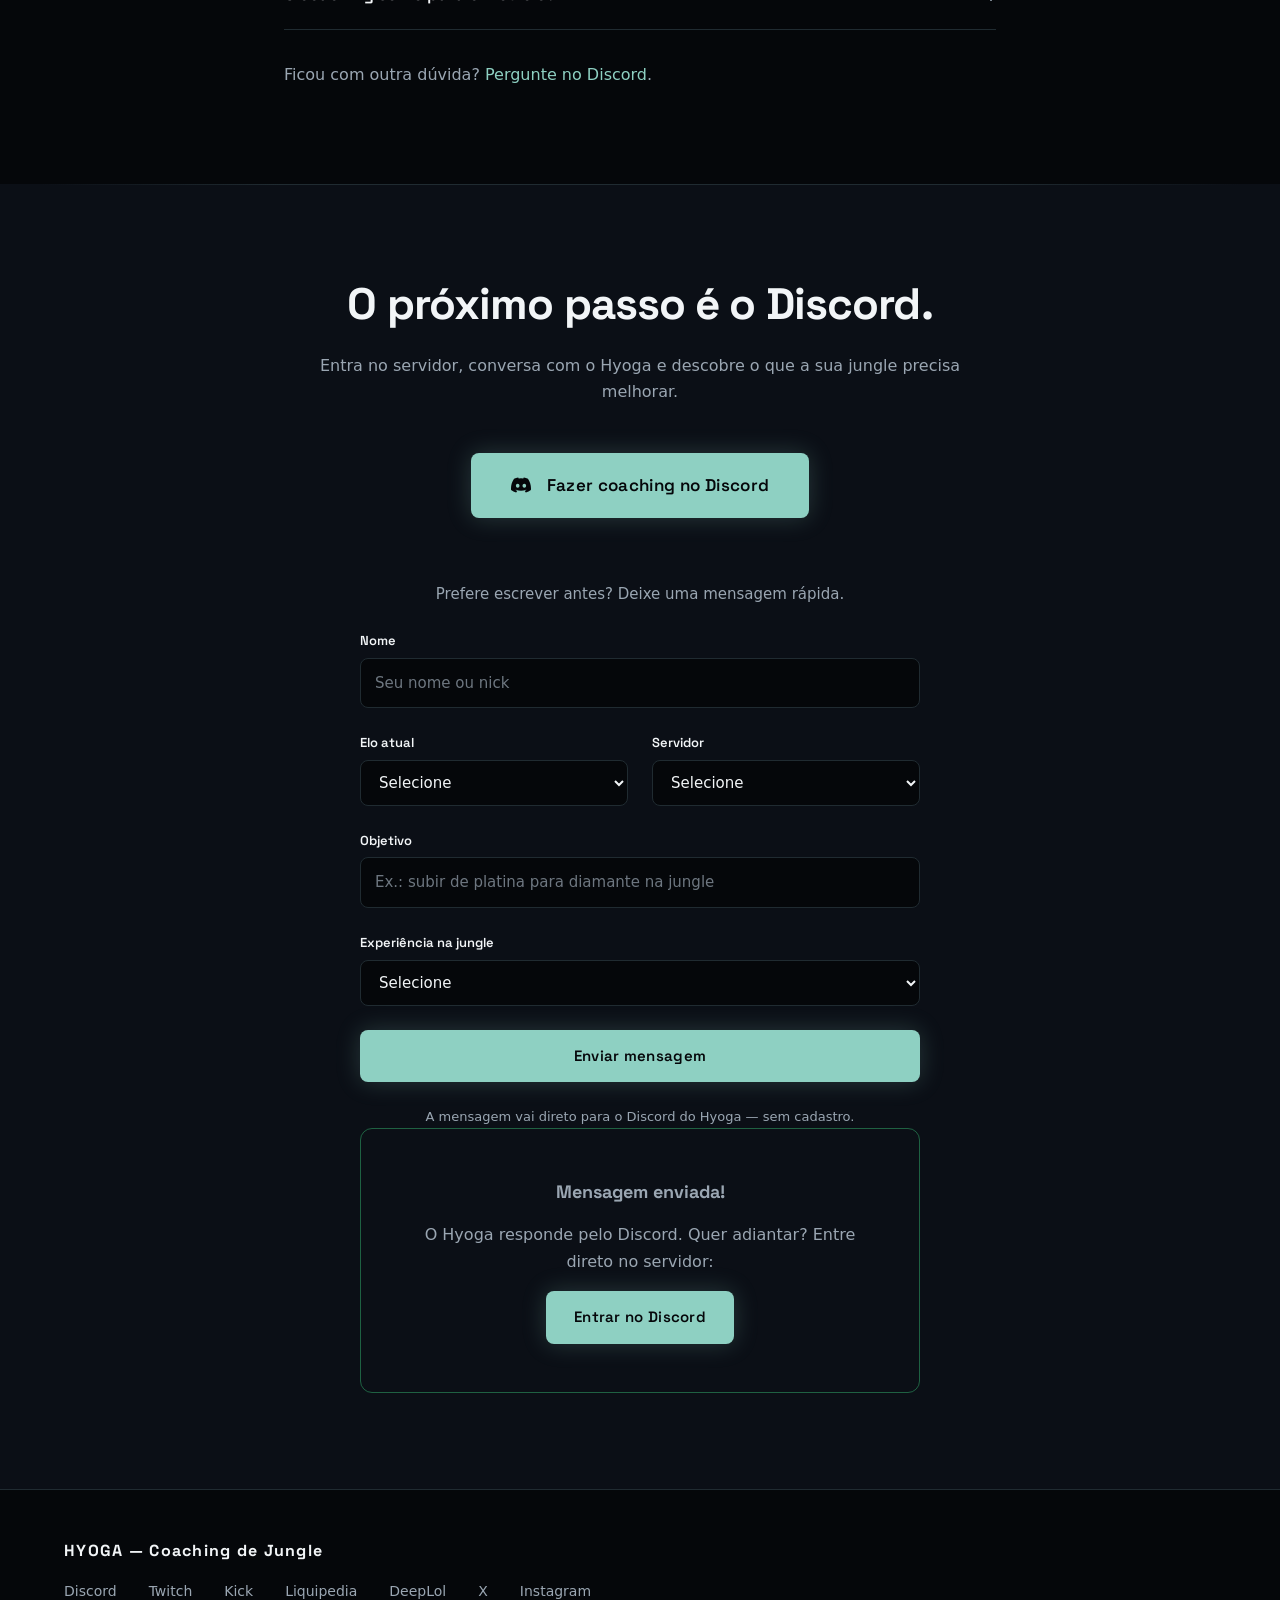
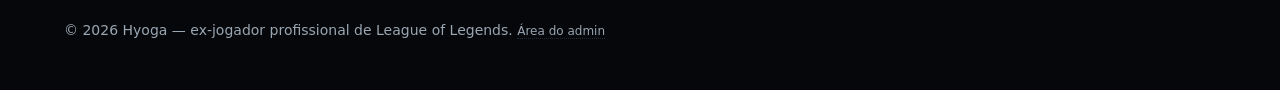
==== commit 64b4d88b: "refactor: tira tiques de IA da copy e do ritmo das seções" ====
--- a/index.html
+++ b/index.html
@@ -123,7 +123,7 @@
     <section id="inicio" class="section hero" aria-labelledby="hero-titulo">
       <div class="container hero-grid">
         <div class="hero-content">
-          <p class="eyebrow" data-reveal>Coaching de Jungle · Ex-Jogador Profissional</p>
+          <p class="eyebrow" data-reveal>Coaching de Jungle — Ex-Jogador Profissional</p>
 
           <h1 id="hero-titulo" class="hero-title" data-reveal>Aprende <span class="text-accent">jungle</span> com quem já foi top 1 da soloQ.</h1>
 
@@ -140,7 +140,7 @@
           <ul class="hero-stats" data-reveal style="--d: 0.24s">
             <li class="hero-stat">
               <span class="hero-stat-value">Top 1 soloQ BR</span>
-              <span class="hero-stat-label">season 2019 · topo desde 2018</span>
+              <span class="hero-stat-label">season 2019, no topo desde 2018</span>
             </li>
             <li class="hero-stat">
               <span class="hero-stat-value">3 contas em top 1/2/3</span>
@@ -152,7 +152,7 @@
             </li>
             <li class="hero-stat">
               <span class="hero-stat-value">3 times pro</span>
-              <span class="hero-stat-label">CNB · Uppercut · Santos</span>
+              <span class="hero-stat-label">CNB, Uppercut e Santos</span>
             </li>
           </ul>
         </div>
@@ -174,8 +174,8 @@
             <div><dt>Função</dt><dd>Jungle</dd></div>
             <div><dt>Servidor</dt><dd>Brasil (BR)</dd></div>
             <div><dt>SoloQ</dt><dd>Top 1 — season 2019</dd></div>
-            <div><dt>Challenger</dt><dd>5 contas · top 1/2/3 simultâneo</dd></div>
-            <div><dt>Times</dt><dd>CNB · Uppercut · Santos</dd></div>
+            <div><dt>Challenger</dt><dd>5 contas, top 1/2/3 simultâneo</dd></div>
+            <div><dt>Times</dt><dd>CNB, Uppercut e Santos</dd></div>
           </dl>
 
           <div class="hero-card-links">
@@ -189,7 +189,6 @@
     
     <section id="autoridade" class="section section--alt section--line" aria-labelledby="autoridade-titulo">
       <div class="container">
-        <p class="eyebrow" data-reveal>Autoridade</p>
         <h2 id="autoridade-titulo" class="section-title" data-reveal>A trajetória.</h2>
         <p class="section-sub" data-reveal>São números reais: topo da soloQ brasileira desde 2018 e 3 times profissionais. Confere em Liquipedia e DeepLol.</p>
 
@@ -204,7 +203,7 @@
           </li>
           <li>
             <span class="stat-band-value">3 times</span>
-            <span class="stat-band-label">CNB · Uppercut · Santos</span>
+            <span class="stat-band-label">CNB, Uppercut e Santos</span>
           </li>
           <li>
             <span class="stat-band-value">Desde 2018</span>
@@ -279,7 +278,6 @@
     <section id="sobre" class="section" aria-labelledby="sobre-titulo">
       <div class="container sobre-grid">
         <div class="sobre-text">
-          <p class="eyebrow" data-reveal>Sobre</p>
           <h2 id="sobre-titulo" class="section-title" data-reveal>Comecei no beta. Virei pro player.</h2>
           <p data-reveal>Comecei a jogar LoL no beta, e meu sonho sempre foi ser pro player. Desde 2018 disputo o topo da soloQ brasileira: fechei a season 2019 em 1º lugar e, nos outros anos, fiquei em 1º durante a maior parte da temporada, brigando com os melhores do servidor. No começo eu só sabia ganhar e carregar, mesmo sem quase nenhuma base do jogo. Foi jogando no topo que fui entender como a jungle e a soloQ funcionam de verdade.</p>
           <p data-reveal>Já coloquei 3 contas Challenger ocupando top 1, 2 e 3 ao mesmo tempo, além de 5 contas no Challenger. Passei por CNB, Uppercut (hoje FURIA) e Santos e-Sports, sempre com técnicos internacionais: Turtle (LCS), Belze (Mundial, hoje na LOUD), Mora (liga britânica, na minha opinião o técnico que mais me passou visão de jungle) e Scrappydoo.</p>
@@ -296,7 +294,7 @@
             <div><dt>Nome</dt><dd>Hyoga</dd></div>
             <div><dt>Função</dt><dd>Jungle</dd></div>
             <div><dt>Servidor</dt><dd>Brasil (BR)</dd></div>
-            <div><dt>Times</dt><dd>CNB · Uppercut · Santos</dd></div>
+            <div><dt>Times</dt><dd>CNB, Uppercut e Santos</dd></div>
             <div><dt>SoloQ</dt><dd>Top 1 — season 2019</dd></div>
             <div><dt>Classificação</dt><dd>Pro Player — DeepLol</dd></div>
           </dl>
@@ -307,7 +305,6 @@
     
     <section id="coaching" class="section" aria-labelledby="coaching-titulo">
       <div class="container">
-        <p class="eyebrow" data-reveal>Coaching</p>
         <h2 id="coaching-titulo" class="section-title" data-reveal>Pra quem quer ser excepcional, não um jg que faz o mínimo.</h2>
         <p class="section-sub" data-reveal>Não é dica solta. É o que o Hyoga aprendeu jogando no topo da soloQ e nos times profissionais: macro, decisão e execução, do jeito que se joga no alto nível.</p>
 
@@ -360,12 +357,12 @@
           <div class="price-card price-card--first">
             <span class="price-label">Primeira sessão</span>
             <span class="price-value">R$ 110</span>
-            <span class="price-note">1h a 1h30 · VOD review ou análise ao vivo — você escolhe</span>
+            <span class="price-note">1h a 1h30 — VOD review ou análise ao vivo, você escolhe</span>
           </div>
           <div class="price-card">
             <span class="price-label">Sessões seguintes</span>
             <span class="price-value">R$ 80</span>
-            <span class="price-note">Mesma duração · evolução contínua</span>
+            <span class="price-note">Mesma duração, pra continuar o trabalho que a gente começou</span>
           </div>
         </div>
 
@@ -383,7 +380,6 @@
     
     <section id="como-funciona" class="section section--alt section--line" aria-labelledby="como-funciona-titulo">
       <div class="container">
-        <p class="eyebrow" data-reveal>Como funciona</p>
         <h2 id="como-funciona-titulo" class="section-title" data-reveal>Como funciona, passo a passo.</h2>
 
         <ol class="steps" data-reveal-group>
@@ -412,7 +408,7 @@
             <span class="step-num" aria-hidden="true">04</span>
             <div class="step-body">
               <h3>Primeira sessão</h3>
-              <p>1h a 1h30 de análise precisa e completa da sua gameplay.</p>
+              <p>1h a 1h30 focados na sua gameplay, do começo ao fim.</p>
             </div>
           </li>
           <li class="step">
@@ -436,7 +432,6 @@
     
     <section id="para-quem" class="section" aria-labelledby="para-quem-titulo">
       <div class="container">
-        <p class="eyebrow" data-reveal>Para quem é</p>
         <h2 id="para-quem-titulo" class="section-title" data-reveal>Isso aqui é pra quem joga sério.</h2>
         <p class="section-sub" data-reveal>Pra quem joga com intenção e tá disposto a trabalhar pra melhorar.</p>
 
@@ -459,7 +454,7 @@
             <span class="pro-icon pro-icon--yes" aria-hidden="true"><svg viewBox="0 0 24 24" fill="none" stroke="currentColor" stroke-width="2" stroke-linecap="round" stroke-linejoin="round"><path d="M5 13l4 4L19 7"/></svg></span>
             <div>
               <h3>Quem quer ir além do soloQ</h3>
-              <p>Você quer jogar em outro nível, com rotina e mentalidade de alto rendimento.</p>
+              <p>Você quer jogar em outro nível, com rotina e mentalidade de quem leva a soloQ a sério.</p>
             </div>
           </li>
         </ul>
@@ -471,7 +466,6 @@
     
     <section id="para-quem-nao-e" class="section section--alt section--line" aria-labelledby="para-quem-nao-e-titulo">
       <div class="container">
-        <p class="eyebrow" data-reveal>Para quem não é</p>
         <h2 id="para-quem-nao-e-titulo" class="section-title" data-reveal>E não é pra todo mundo.</h2>
         <p class="section-sub" data-reveal>Ser honesto sobre o que o coaching não é protege quem contrata e quem ensina.</p>
 
@@ -505,7 +499,6 @@
     <section id="twitch" class="section" aria-labelledby="twitch-titulo">
       <div class="container twitch-grid">
         <div class="twitch-text">
-          <p class="eyebrow" data-reveal>Ao vivo</p>
           <h2 id="twitch-titulo" class="section-title" data-reveal>Acompanha ao vivo.</h2>
           <p class="section-sub" data-reveal>É o Hyoga jogando no alto elo do servidor BR e aplicando na prática o que ele ensina no coaching: pathing, decisão e leitura de jogo.</p>
           <div class="coach-cta" data-reveal>
@@ -527,7 +520,6 @@
     
     <section id="depoimentos" class="section section--alt section--line" aria-labelledby="depoimentos-titulo">
       <div class="container">
-        <p class="eyebrow" data-reveal>Provas sociais</p>
         <h2 id="depoimentos-titulo" class="section-title" data-reveal>Depoimentos e resultados.</h2>
         <p class="section-sub" data-reveal>Quando tiver depoimento real de aluno, aparece aqui.</p>
         <div class="soon-box" data-reveal>
@@ -540,7 +532,6 @@
     
     <section id="faq" class="section" aria-labelledby="faq-titulo">
       <div class="container faq-container">
-        <p class="eyebrow" data-reveal>Dúvidas</p>
         <h2 id="faq-titulo" class="section-title" data-reveal>Perguntas frequentes.</h2>
 
         <div class="faq-list" data-reveal>
@@ -549,7 +540,7 @@
               <button class="faq-q" id="faq-q1" type="button" aria-expanded="false" aria-controls="faq-a1">O que acontece na primeira sessão?</button>
             </h3>
             <div class="faq-a" id="faq-a1" role="region" aria-labelledby="faq-q1" hidden>
-              <p>Você escolhe: VOD review das suas partidas ou sessão ao vivo, jogando enquanto o Hyoga analisa. São 1h a 1h30 de análise completa da sua gameplay.</p>
+              <p>Você escolhe: VOD review das suas partidas ou sessão ao vivo, jogando enquanto o Hyoga analisa. São 1h a 1h30 de análise da sua gameplay.</p>
             </div>
           </div>
 
@@ -597,7 +588,6 @@
     
     <section id="contato" class="section section--alt section--line" aria-labelledby="contato-titulo">
       <div class="container cta-final">
-        <p class="eyebrow" data-reveal>Pronto para evoluir?</p>
         <h2 id="contato-titulo" class="section-title" data-reveal>O próximo passo é o Discord.</h2>
         <p class="section-sub" data-reveal>Entra no servidor, conversa com o Hyoga e descobre o que a sua jungle precisa melhorar.</p>
         <div class="coach-cta" data-reveal>
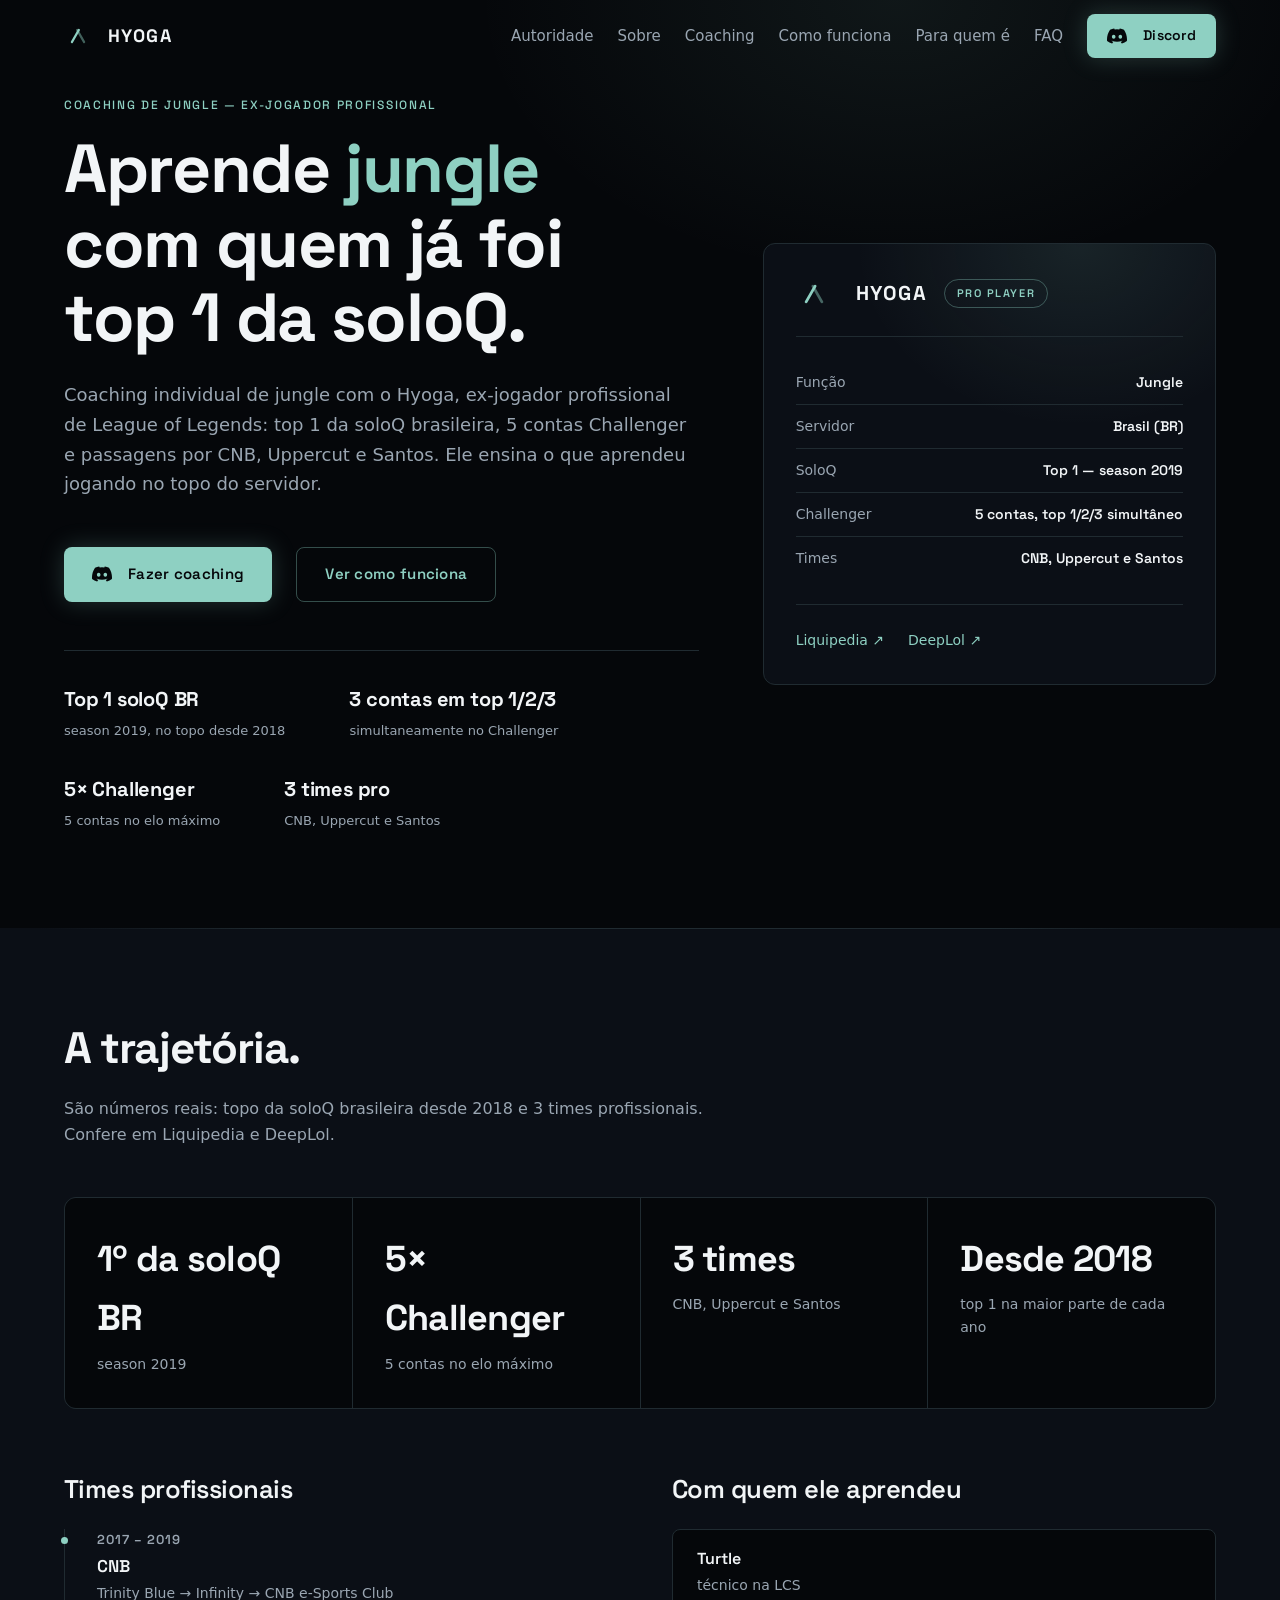
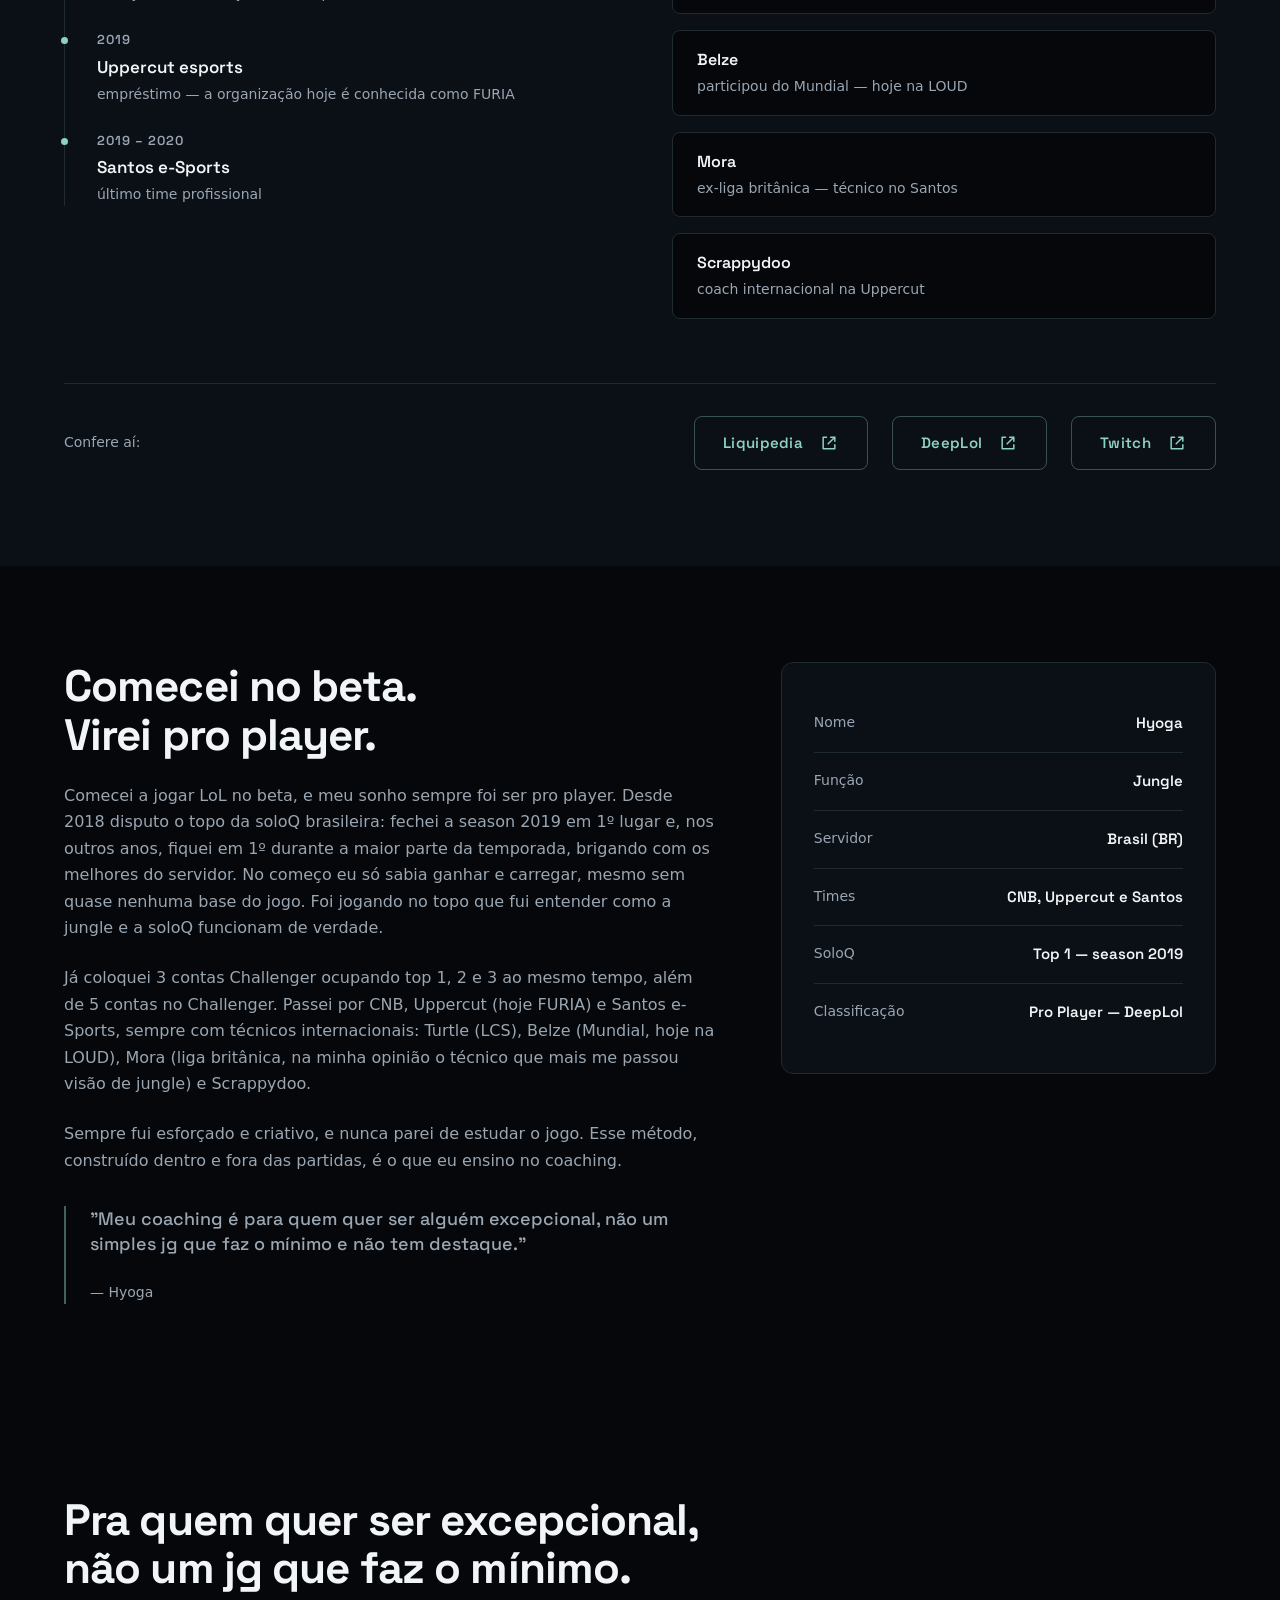
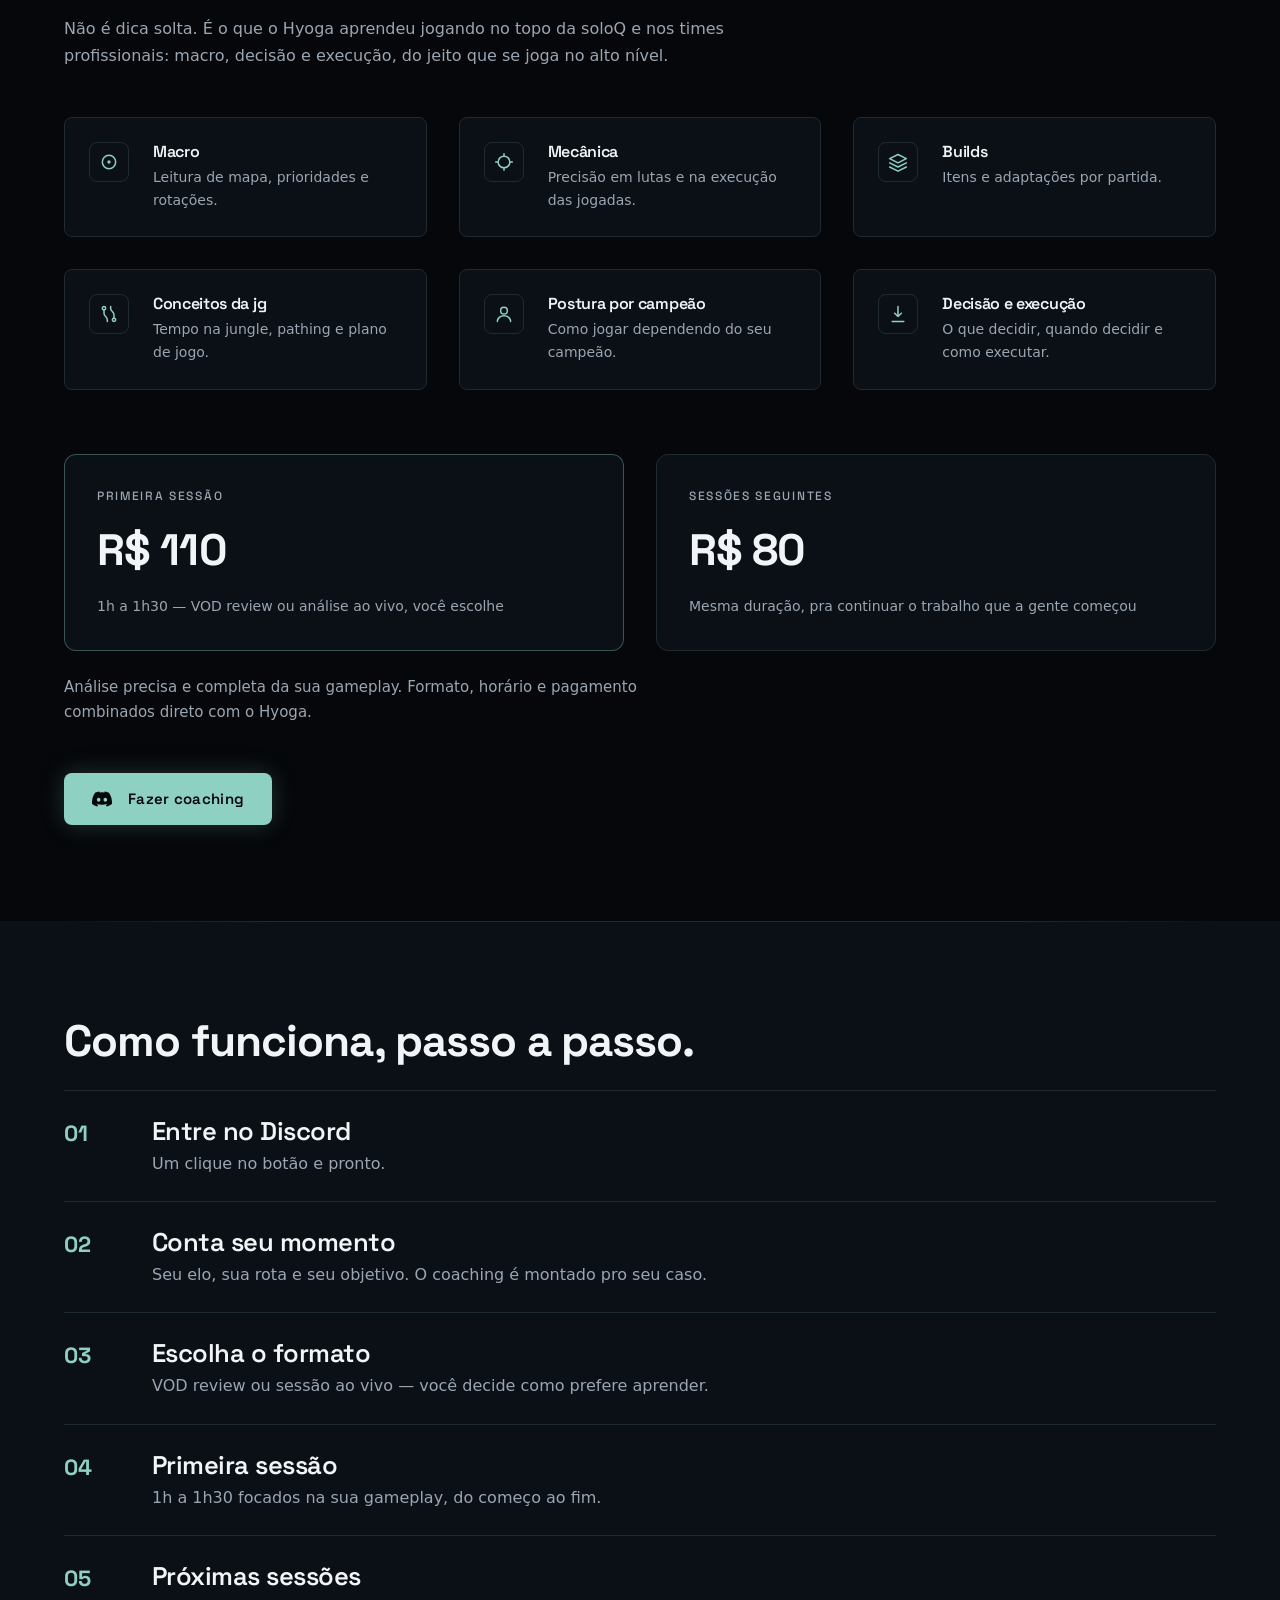
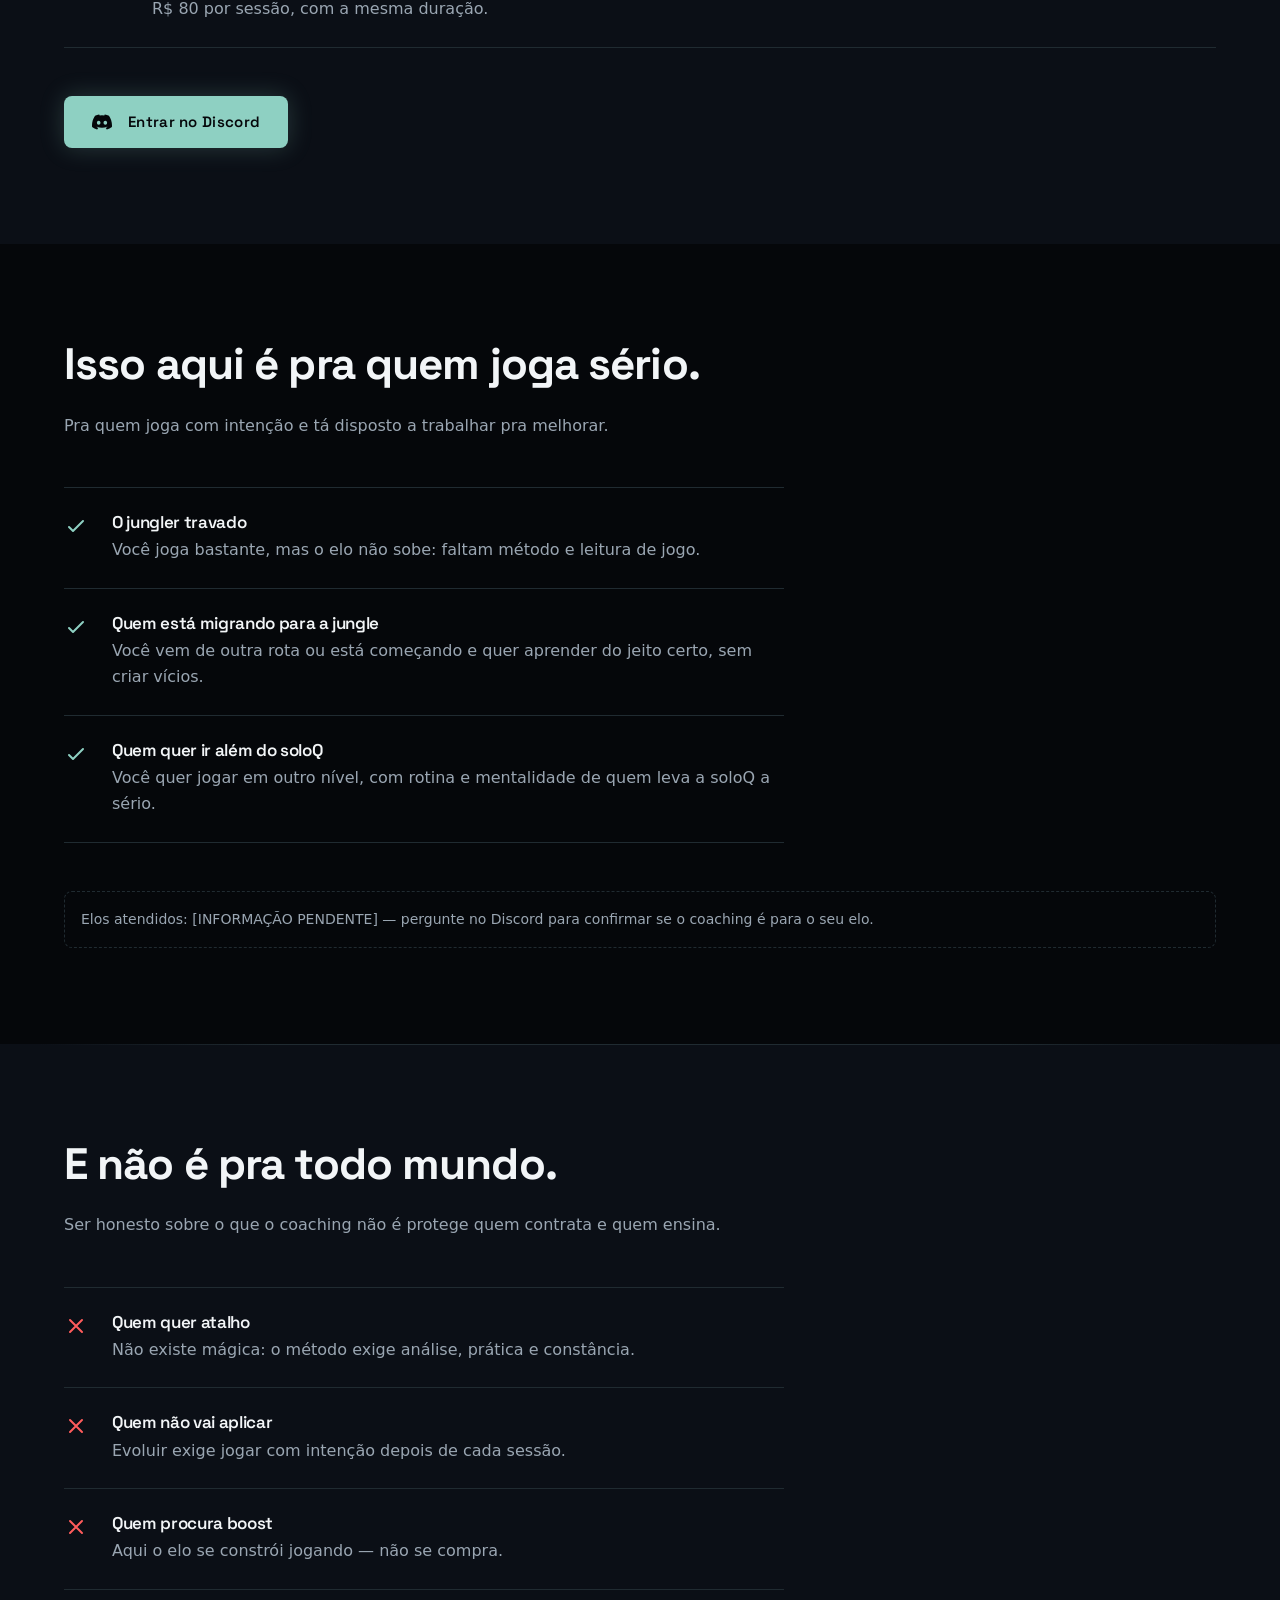
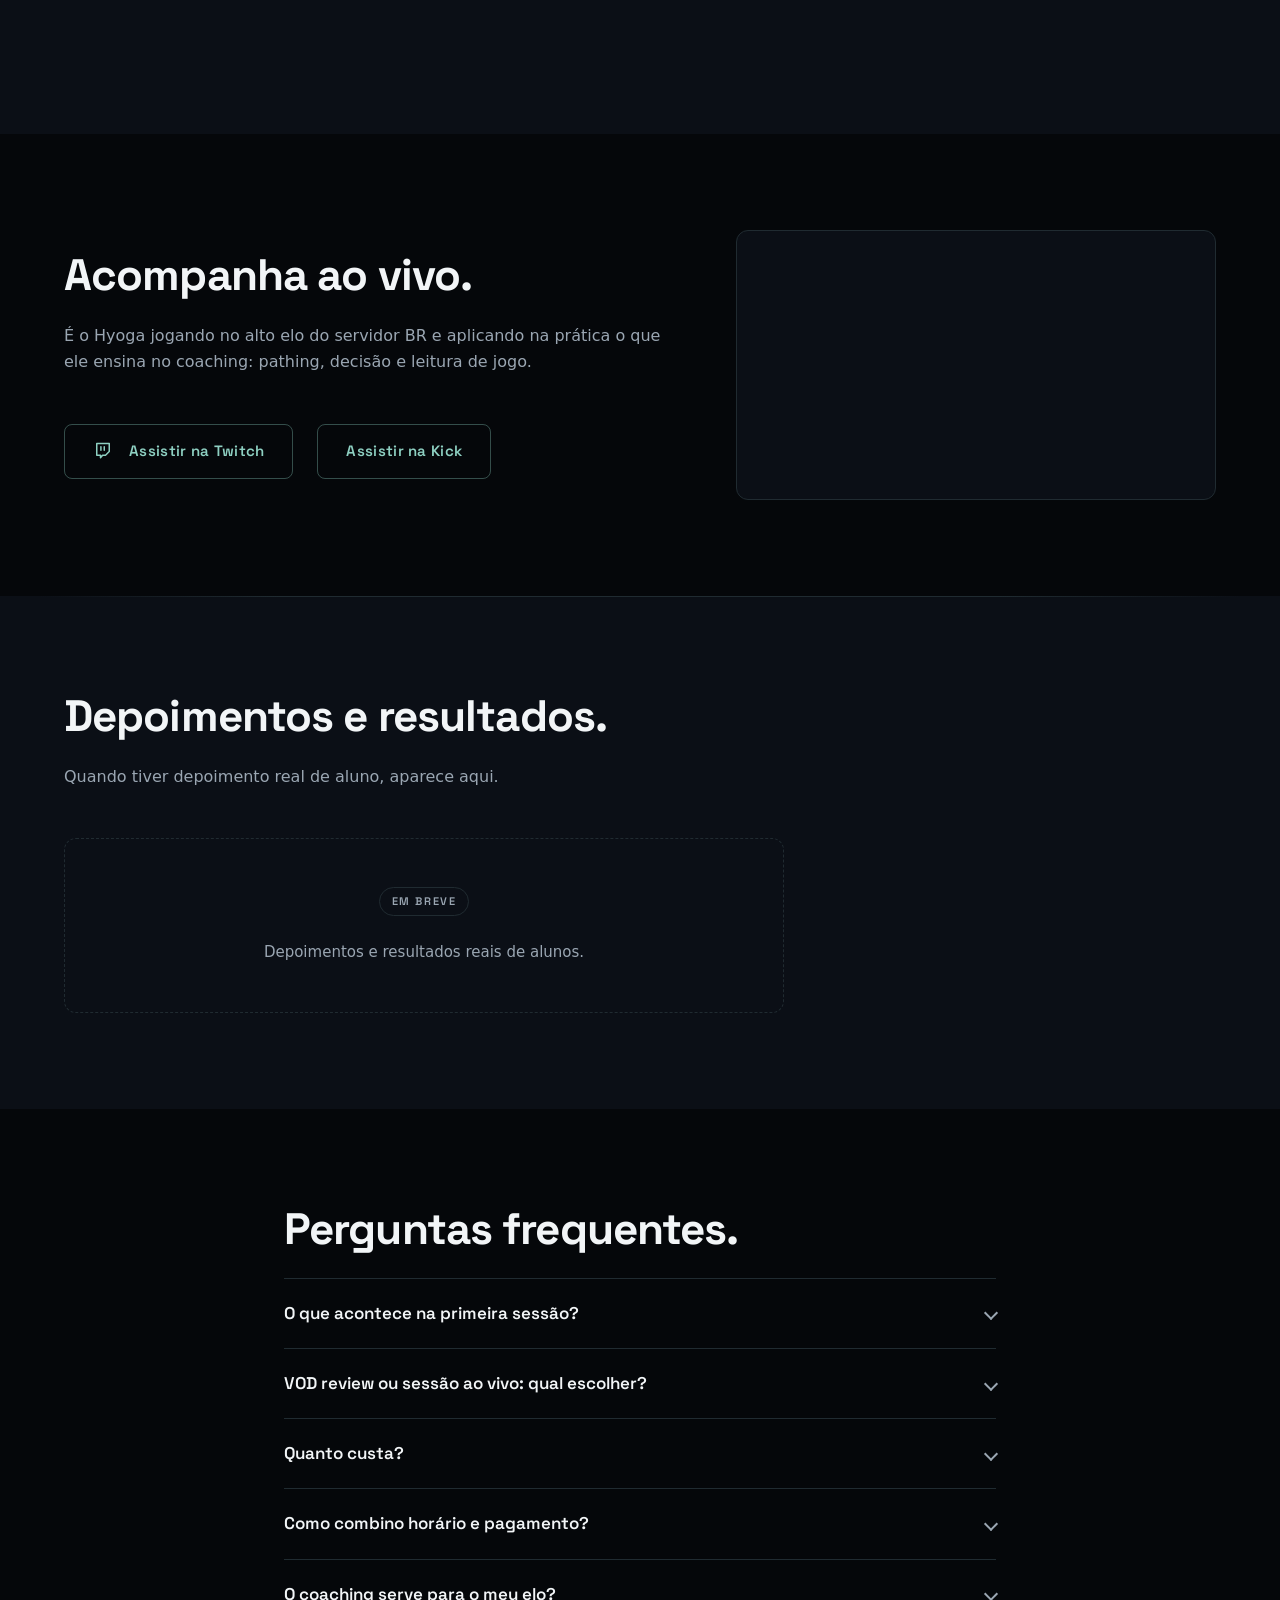
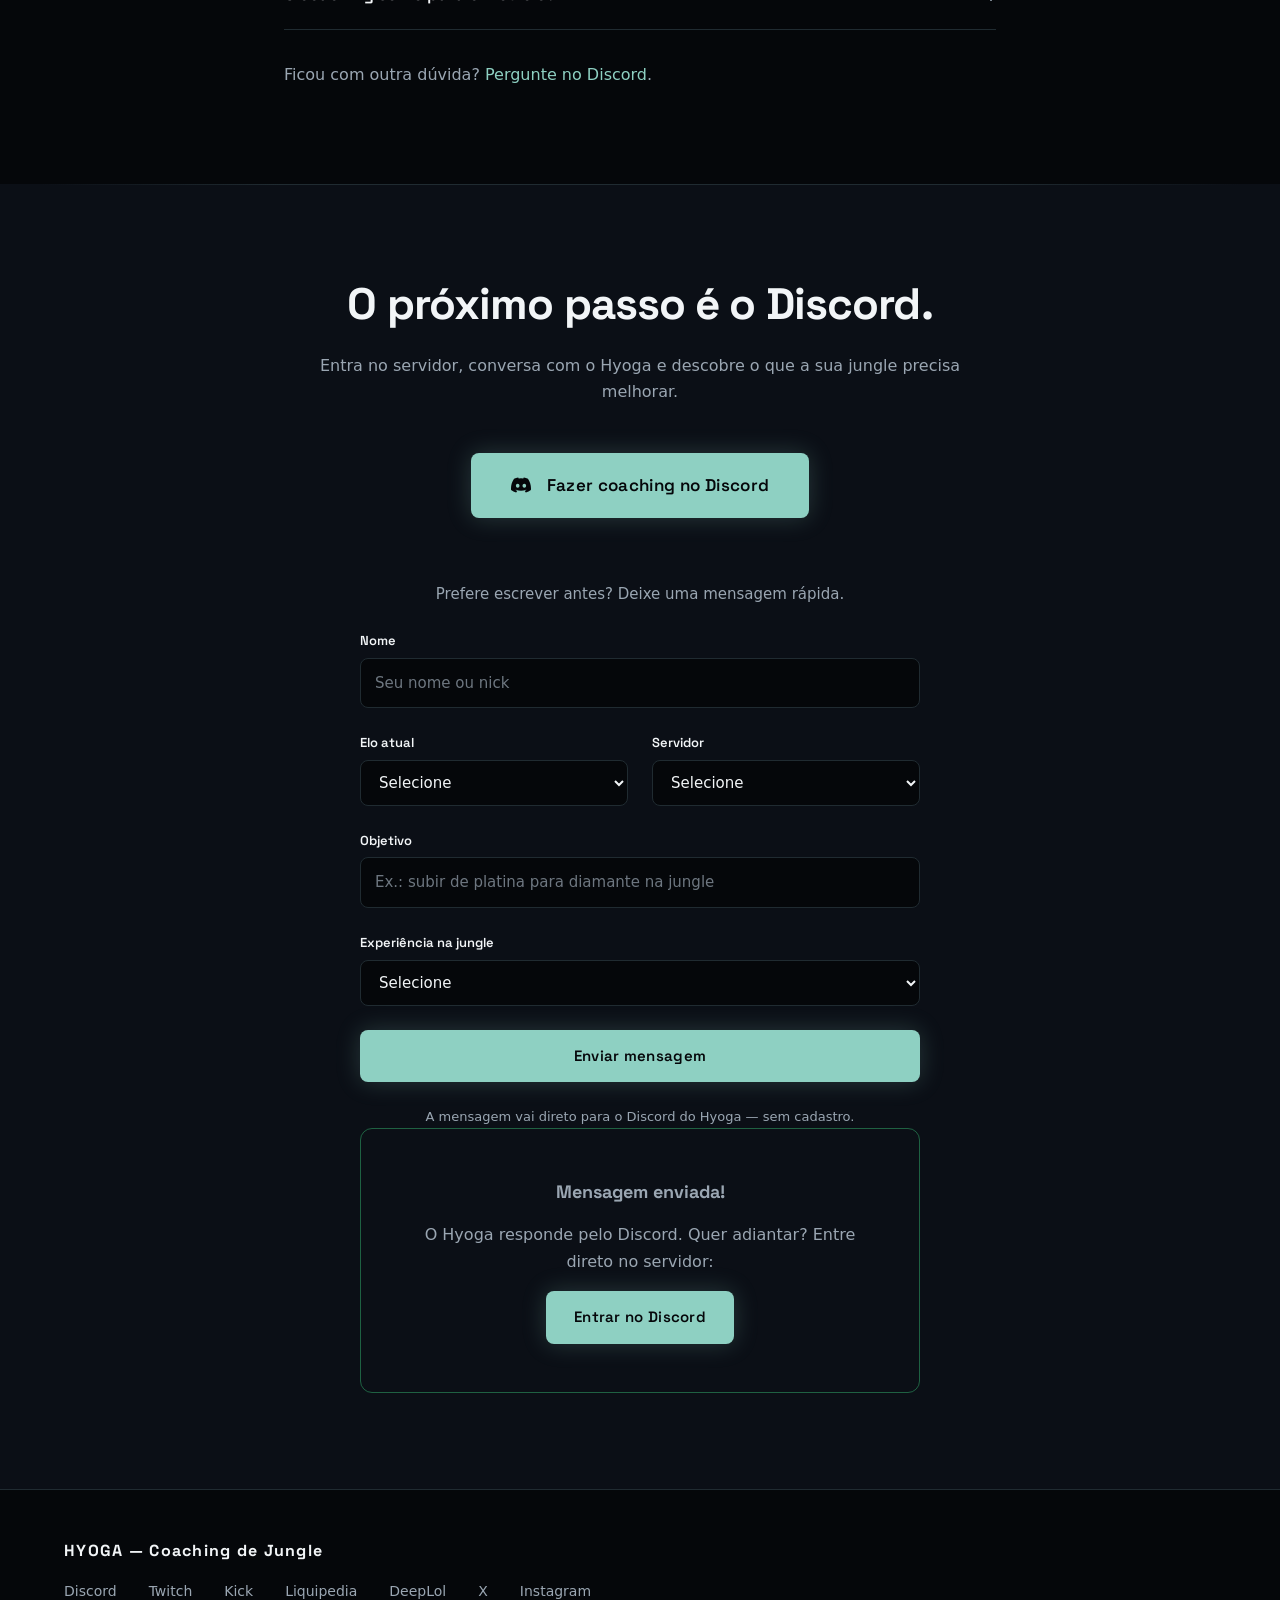
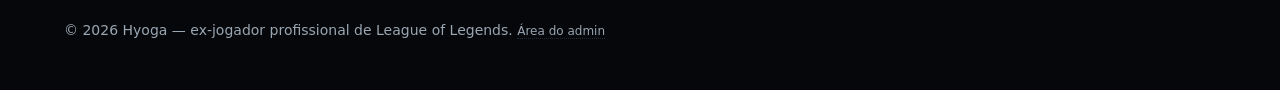
==== commit 6cd1a779: "refactor: afina voz humana na copy e metas" ====
--- a/index.html
+++ b/index.html
@@ -5,7 +5,7 @@
   <meta name="viewport" content="width=device-width, initial-scale=1.0">
 
   <title>Hyoga — Coaching de Jungle | Ex-Pro Player de LoL</title>
-  <meta name="description" content="Coaching individual de jungle com Hyoga, ex-jogador profissional de League of Legends com passagens por CNB, Uppercut e Santos e-Sports. Top 1 da soloQ BR e 5 contas Challenger. Entre no Discord.">
+  <meta name="description" content="Coaching de jungle com o Hyoga, ex-jogador profissional de League of Legends com passagens por CNB, Uppercut e Santos e-Sports. Top 1 da soloQ BR e 5 contas Challenger. Entre no Discord.">
   <meta name="theme-color" content="#05070A">
 
   
@@ -14,7 +14,7 @@
   <meta property="og:type" content="website">
   <meta property="og:site_name" content="Hyoga — Coaching de Jungle">
   <meta property="og:title" content="Hyoga — Coaching de Jungle | Ex-Pro Player de LoL">
-  <meta property="og:description" content="Coaching individual de jungle com um ex-jogador profissional. Top 1 da soloQ BR, 5 contas Challenger, passagens por CNB, Uppercut e Santos.">
+  <meta property="og:description" content="Coaching de jungle com um ex-jogador profissional. Top 1 da soloQ BR, 5 contas Challenger, passagens por CNB, Uppercut e Santos.">
   <meta property="og:locale" content="pt_BR">
   <meta property="og:url" content="https://hyogacoach.vercel.app/">
   <meta property="og:image" content="https://hyogacoach.vercel.app/assets/images/og-image.png">
@@ -23,7 +23,7 @@
   <meta name="twitter:card" content="summary_large_image">
   <meta name="twitter:image" content="https://hyogacoach.vercel.app/assets/images/og-image.png">
   <meta name="twitter:title" content="Hyoga — Coaching de Jungle | Ex-Pro Player de LoL">
-  <meta name="twitter:description" content="Coaching individual de jungle com um ex-jogador profissional. Top 1 da soloQ BR, 5 contas Challenger, passagens por CNB, Uppercut e Santos.">
+  <meta name="twitter:description" content="Coaching de jungle com um ex-jogador profissional. Top 1 da soloQ BR, 5 contas Challenger, passagens por CNB, Uppercut e Santos.">
 
   <link rel="icon" href="favicon.svg" type="image/svg+xml">
 
@@ -127,7 +127,7 @@
 
           <h1 id="hero-titulo" class="hero-title" data-reveal>Aprende <span class="text-accent">jungle</span> com quem já foi top 1 da soloQ.</h1>
 
-          <p class="hero-sub" data-reveal style="--d: 0.08s">Coaching individual de jungle com <strong>Hyoga</strong>, ex-jogador profissional de League of Legends: top 1 da soloQ brasileira, 5 contas Challenger e passagens por CNB, Uppercut e Santos. Ele ensina o que aprendeu jogando no topo do servidor.</p>
+          <p class="hero-sub" data-reveal style="--d: 0.08s">Coaching individual de jungle com o Hyoga, ex-jogador profissional de League of Legends: top 1 da soloQ brasileira, 5 contas Challenger e passagens por CNB, Uppercut e Santos. Ele ensina o que aprendeu jogando no topo do servidor.</p>
 
           <div class="hero-actions" data-reveal style="--d: 0.16s">
             <a class="btn btn--primary" href="https://discord.gg/8HQFCRyN2" target="_blank" rel="noopener" data-track="discord">
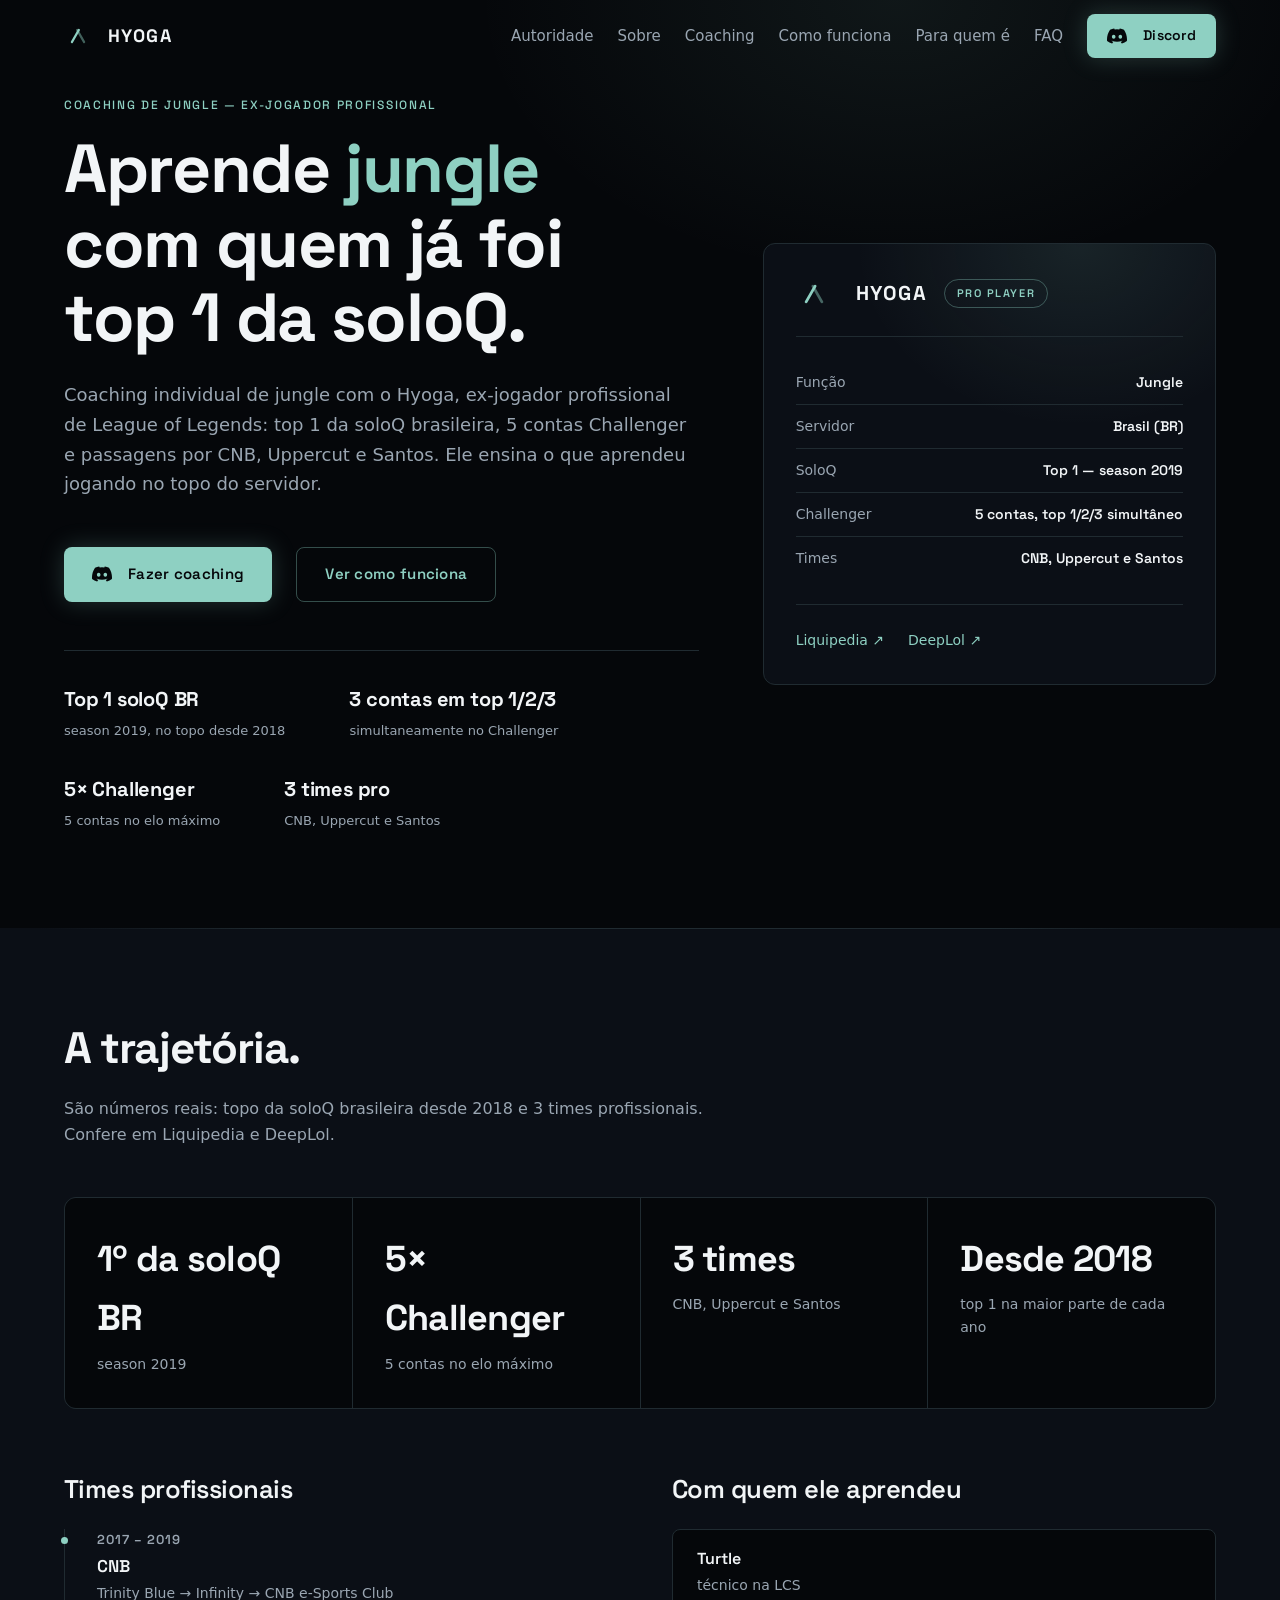
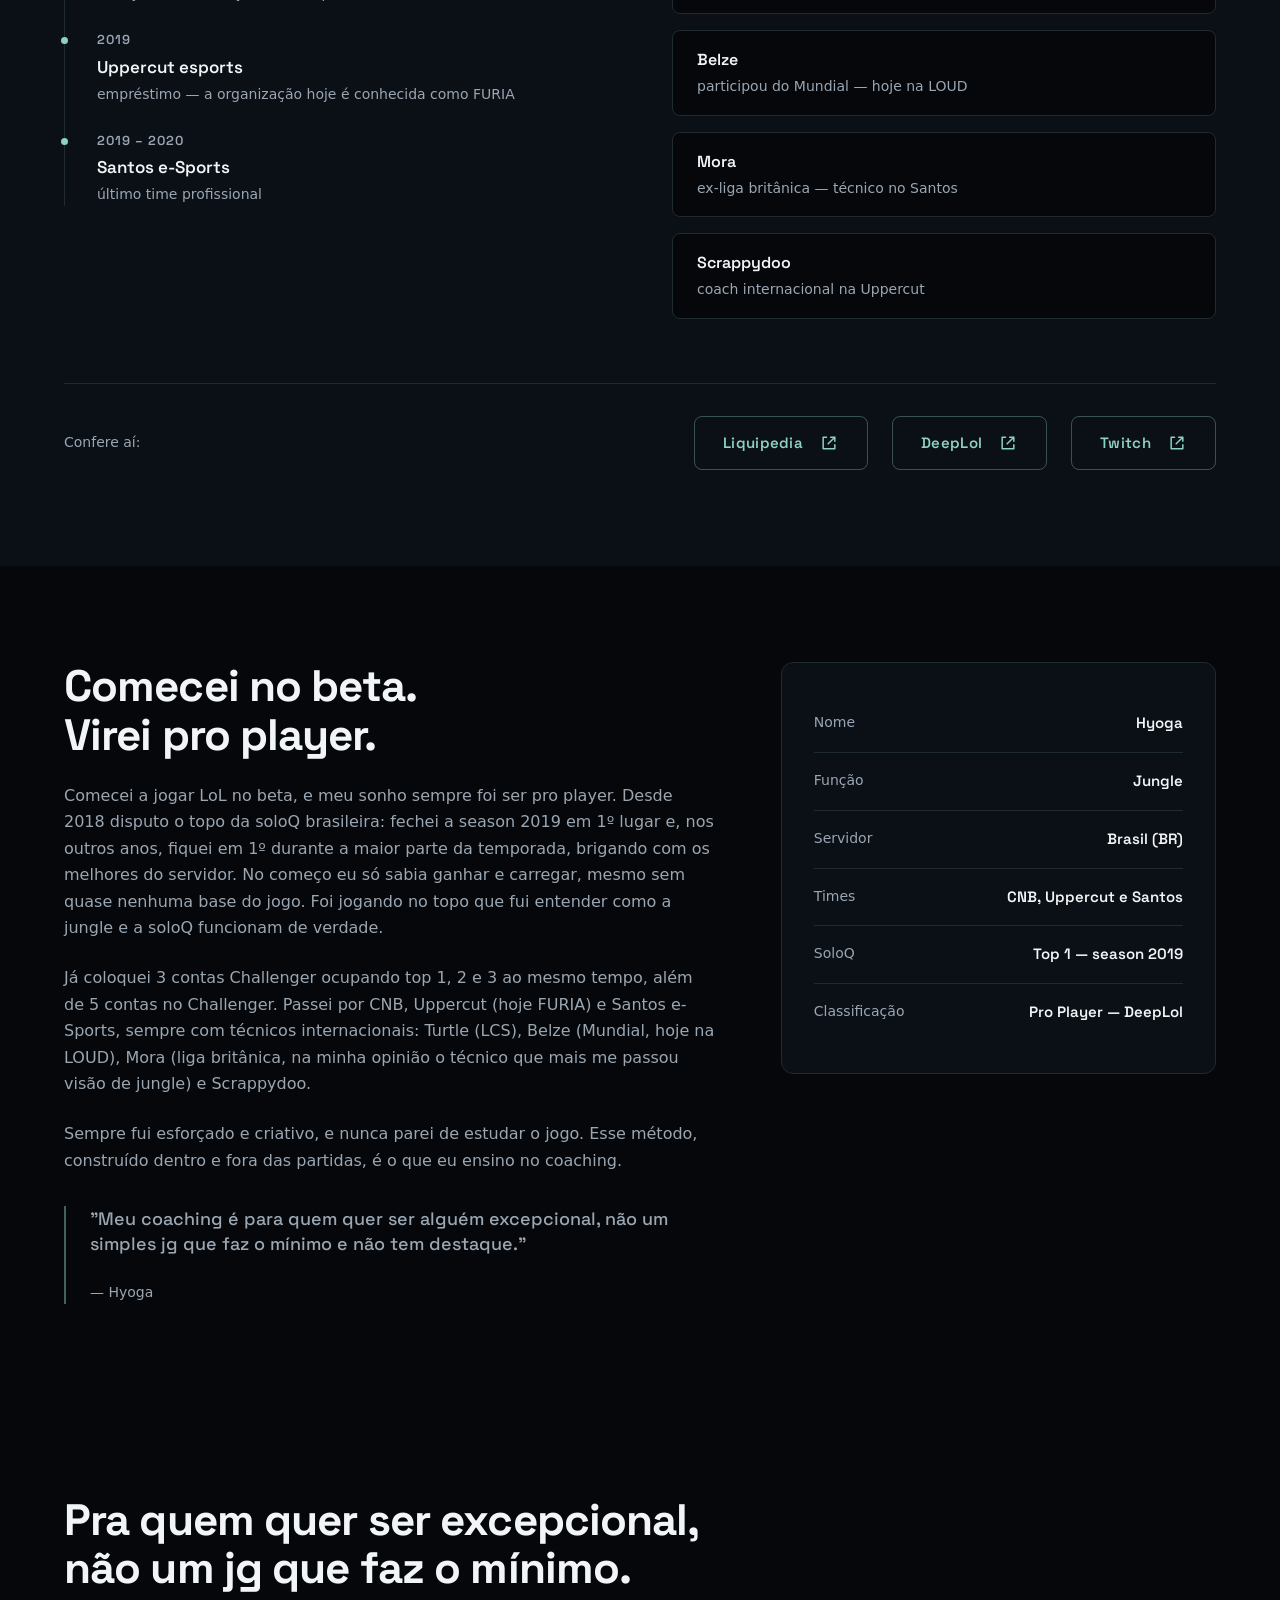
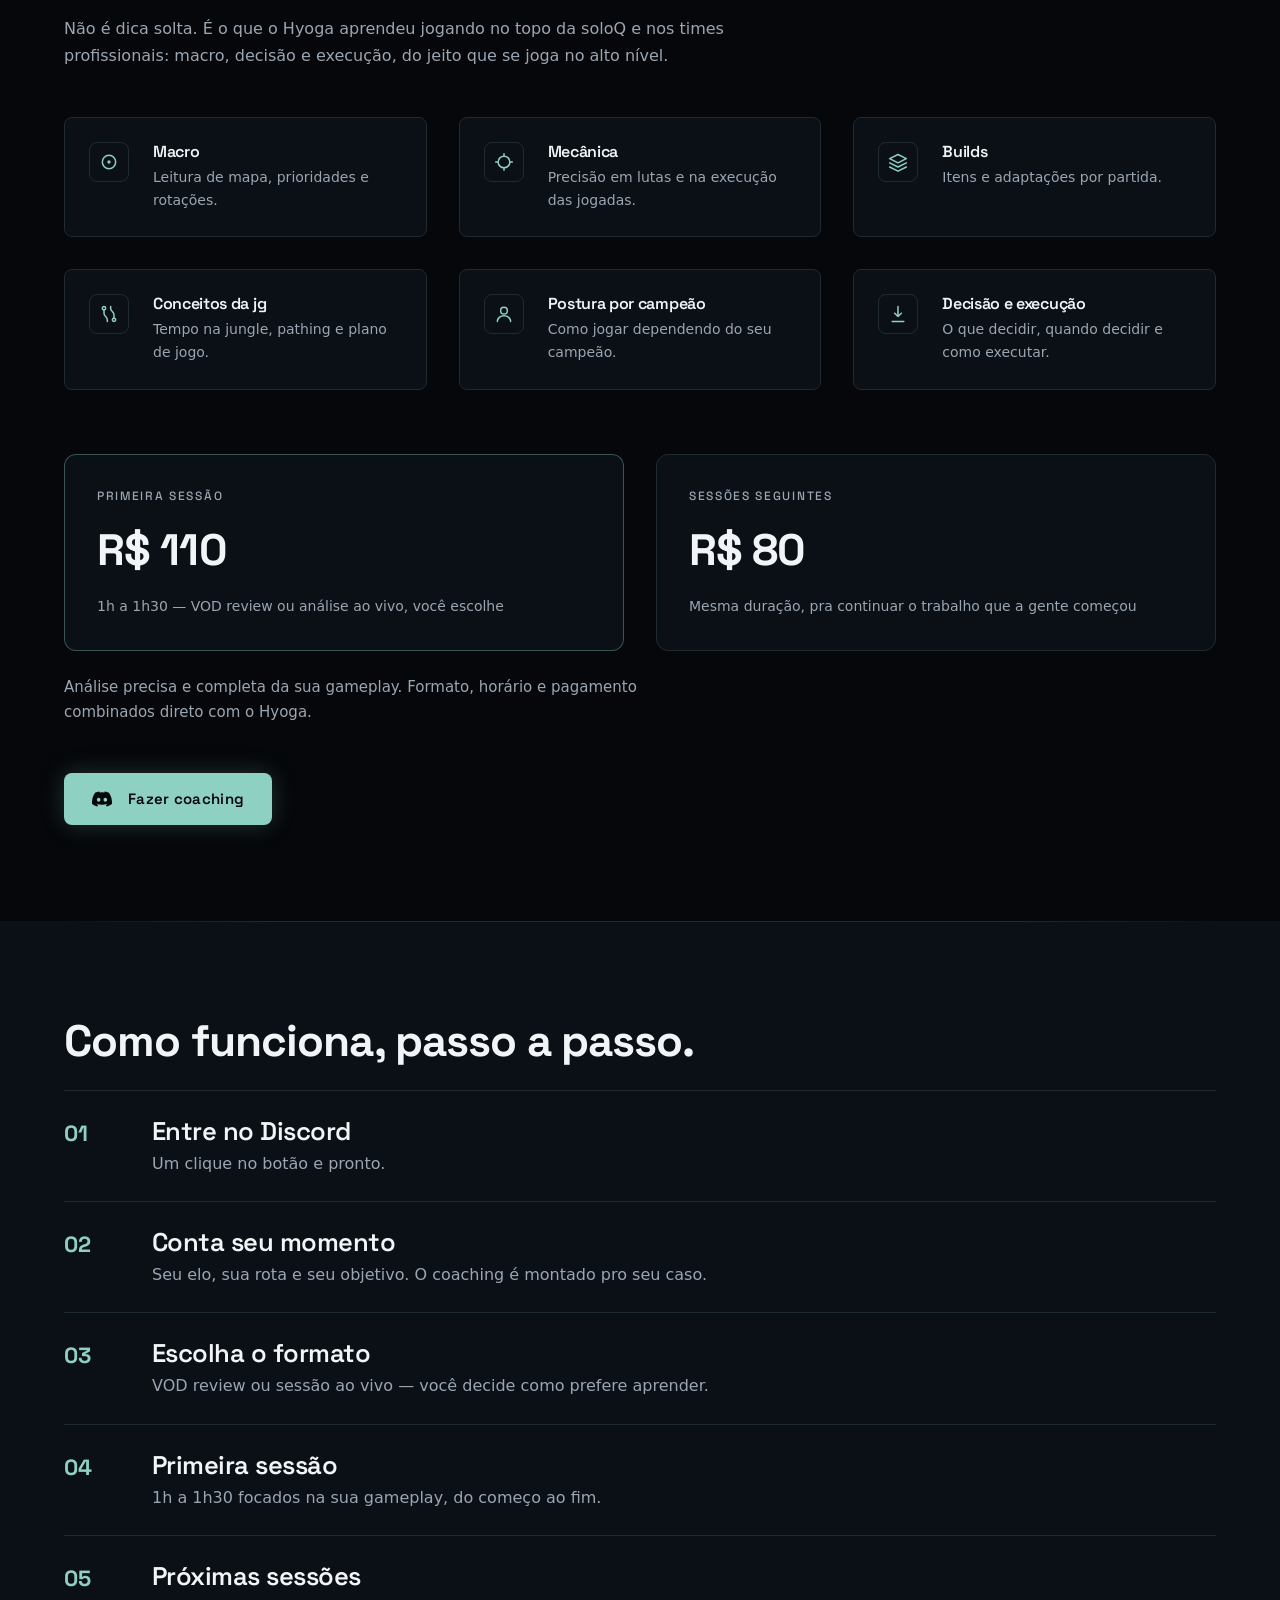
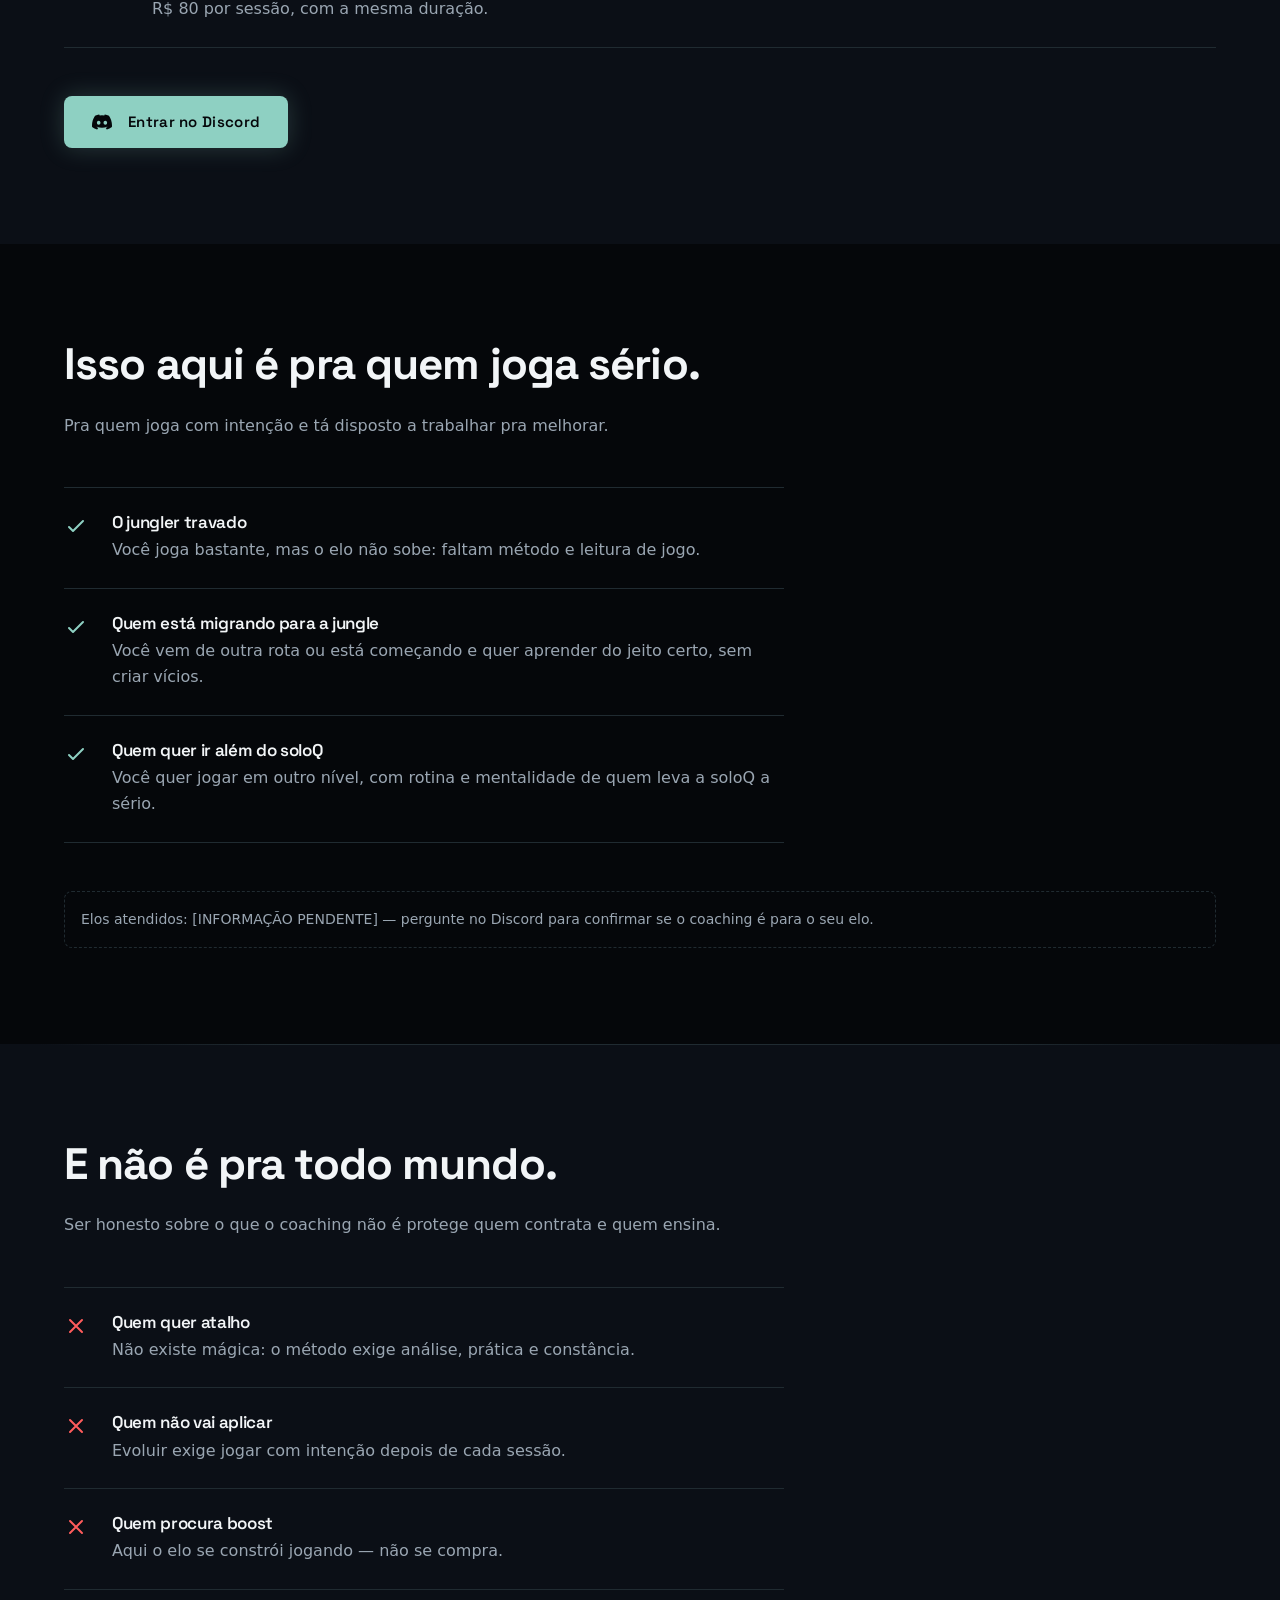
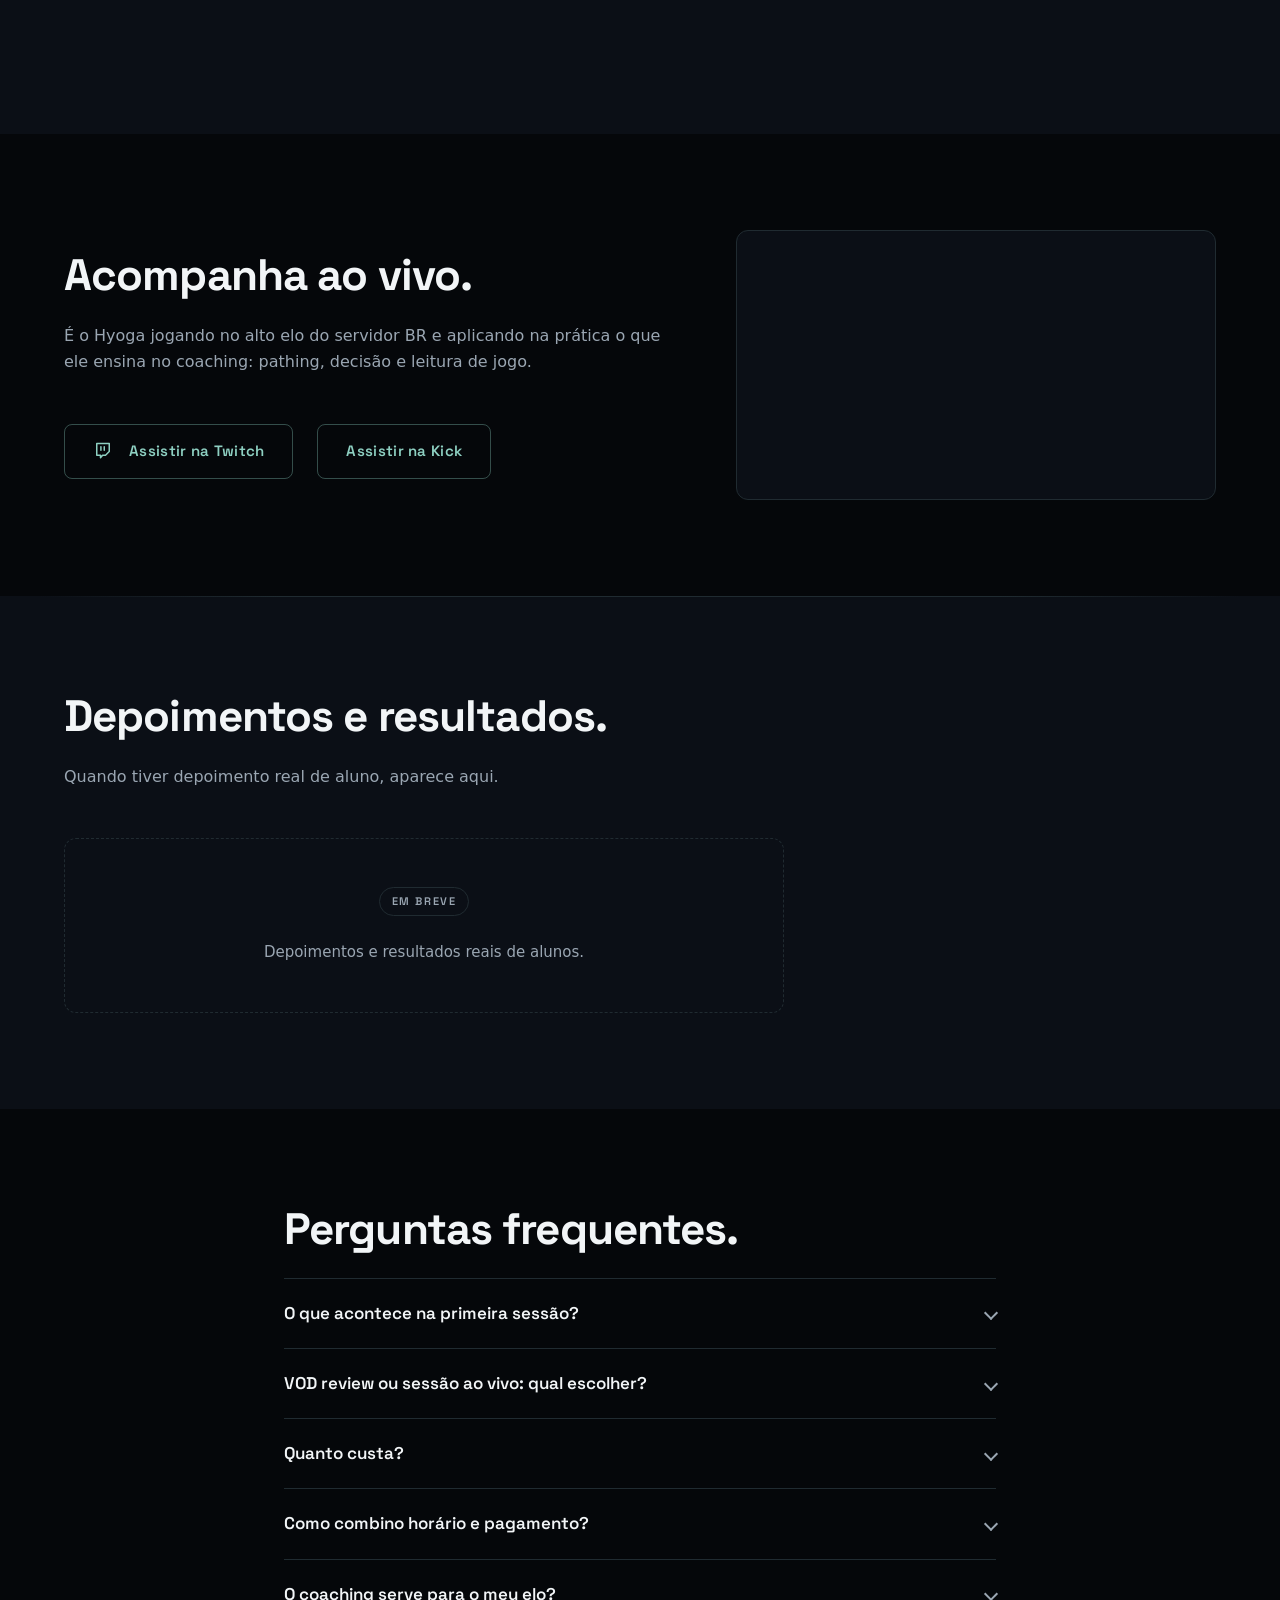
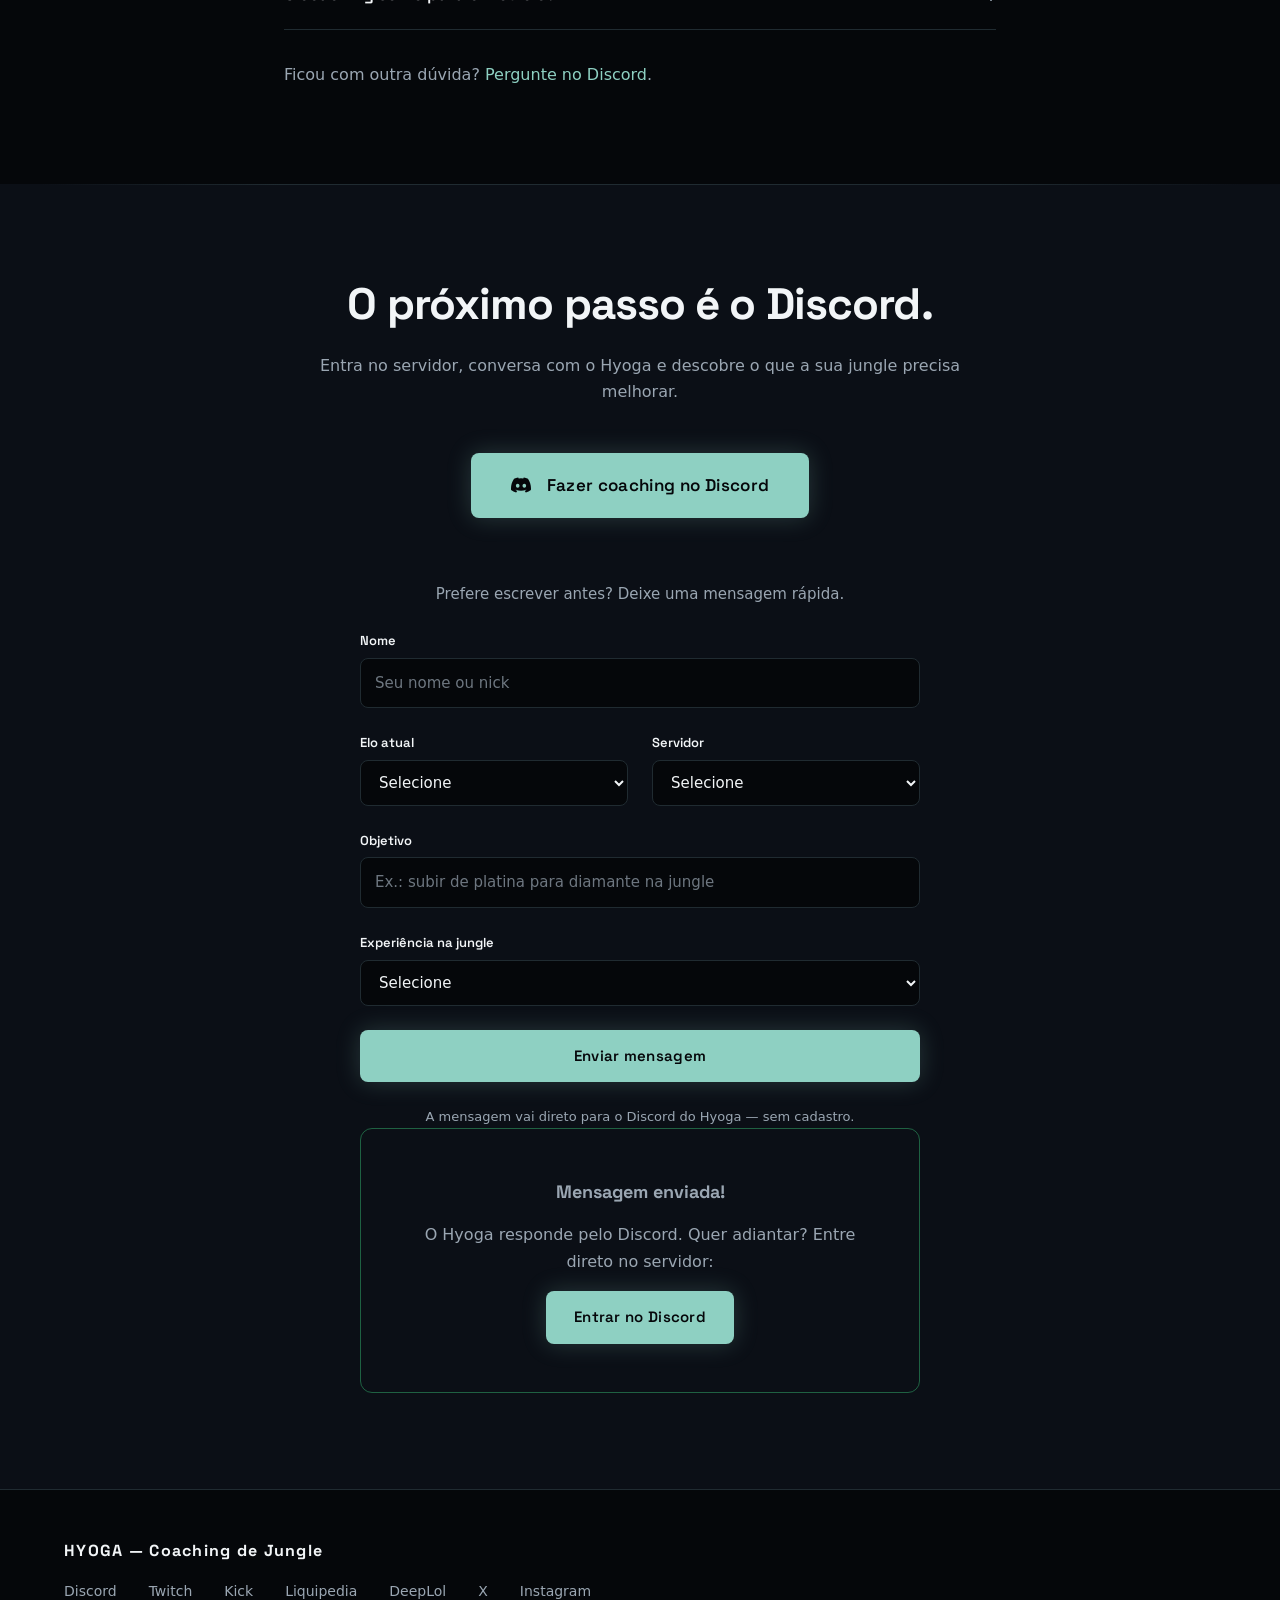
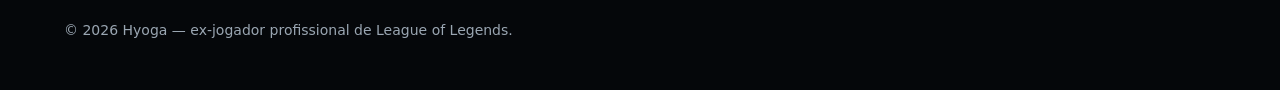
==== commit e1688cb1: "feat: mais stats na visao geral (cliques totais, leads 7/30 dias, perfil dos leads); remove link do " ====
--- a/index.html
+++ b/index.html
@@ -684,7 +684,7 @@
         <a href="https://x.com/hyogalol1" target="_blank" rel="noopener" data-track="x">X</a>
         <a href="https://www.instagram.com/hyogalol" target="_blank" rel="noopener" data-track="instagram">Instagram</a>
       </nav>
-      <p class="footer-note">© 2026 Hyoga — ex-jogador profissional de League of Legends. <a href="/hyoga/area" rel="nofollow" class="footer-admin">Área do admin</a></p>
+      <p class="footer-note">© 2026 Hyoga — ex-jogador profissional de League of Legends.</p>
     </div>
   </footer>
 </body>
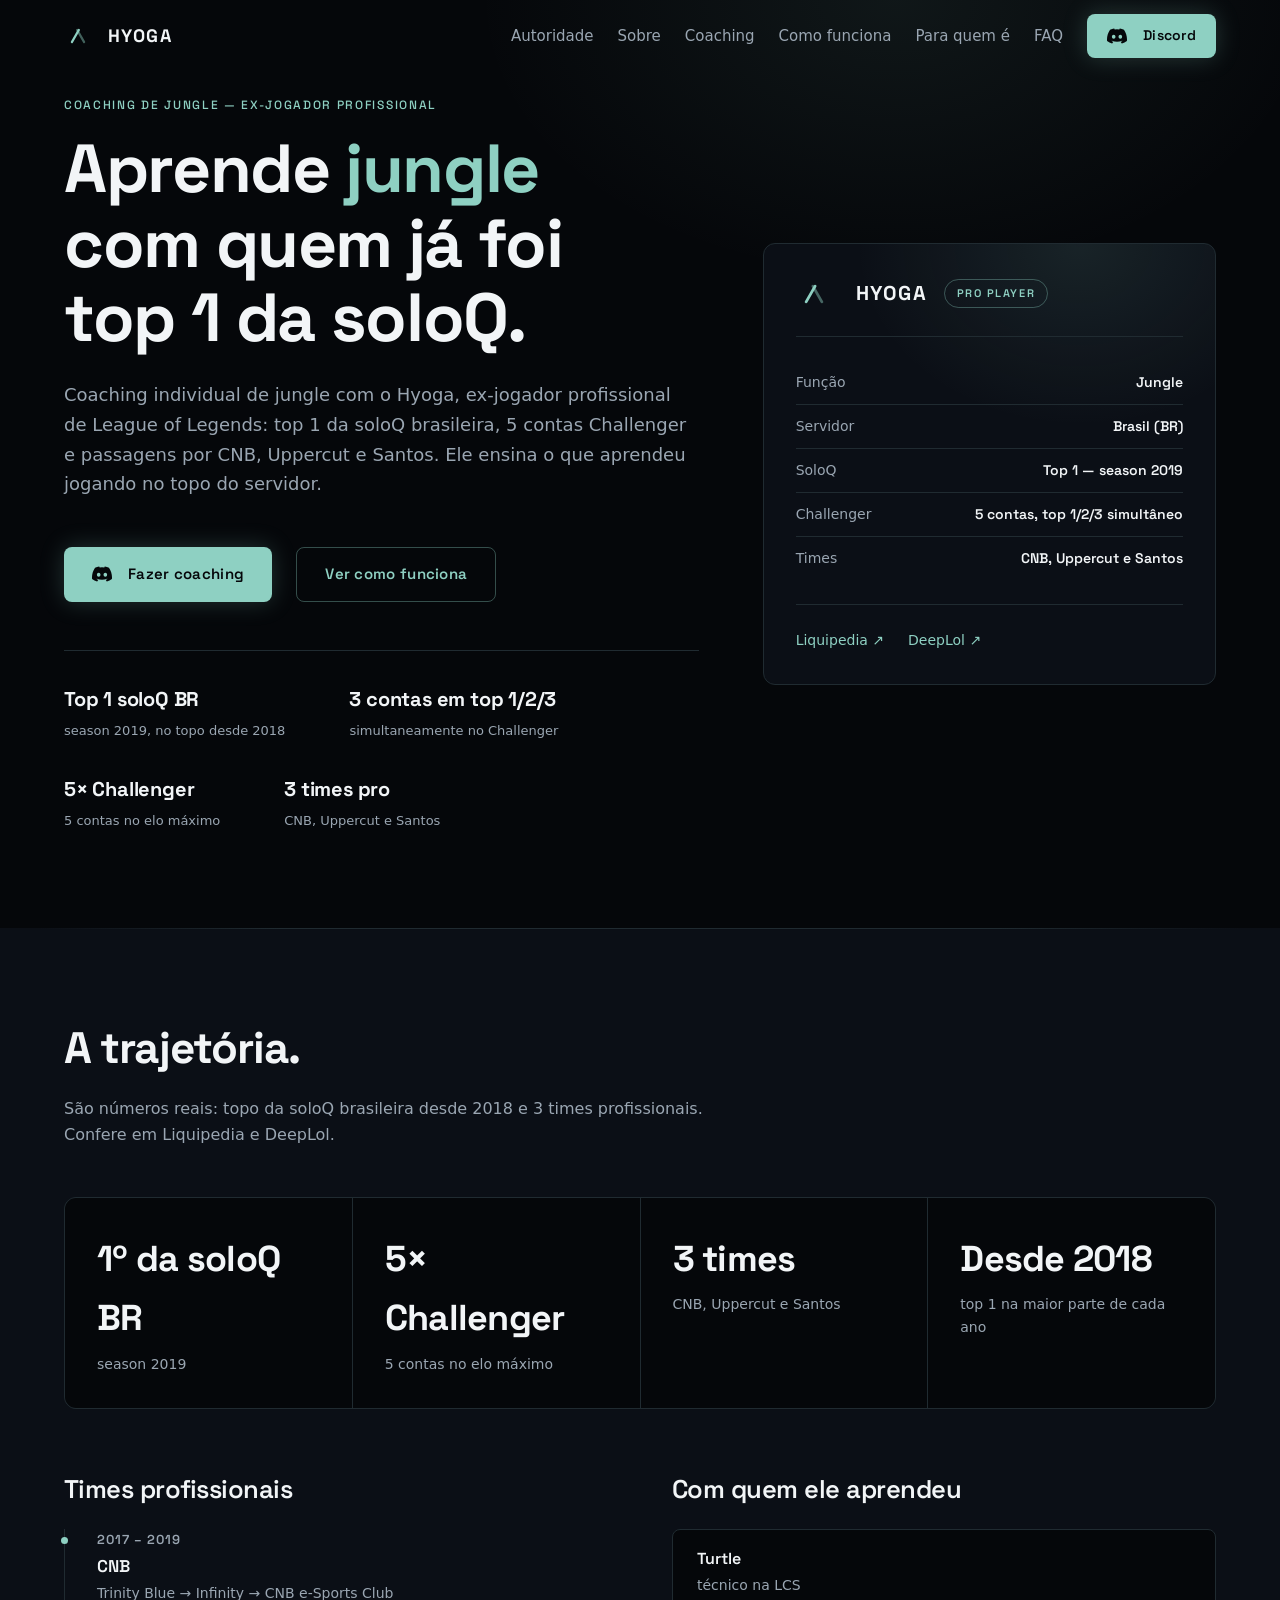
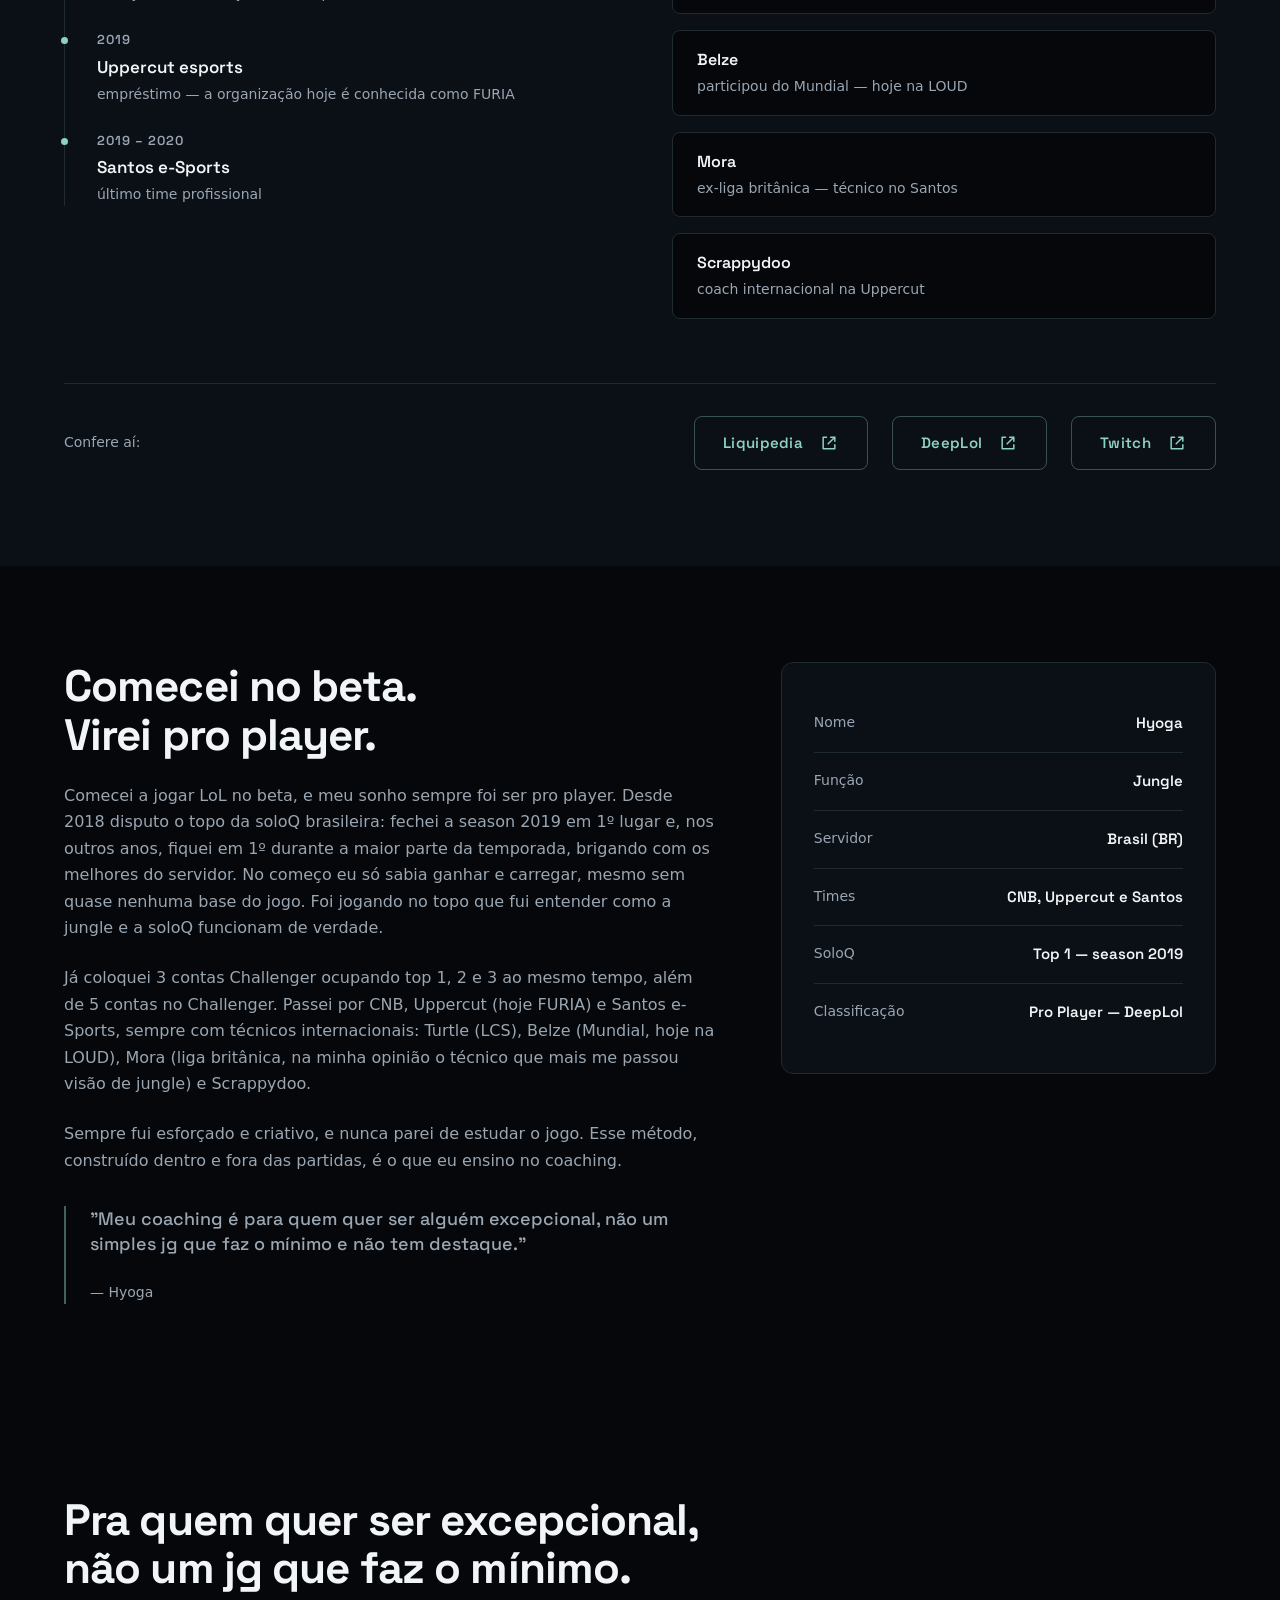
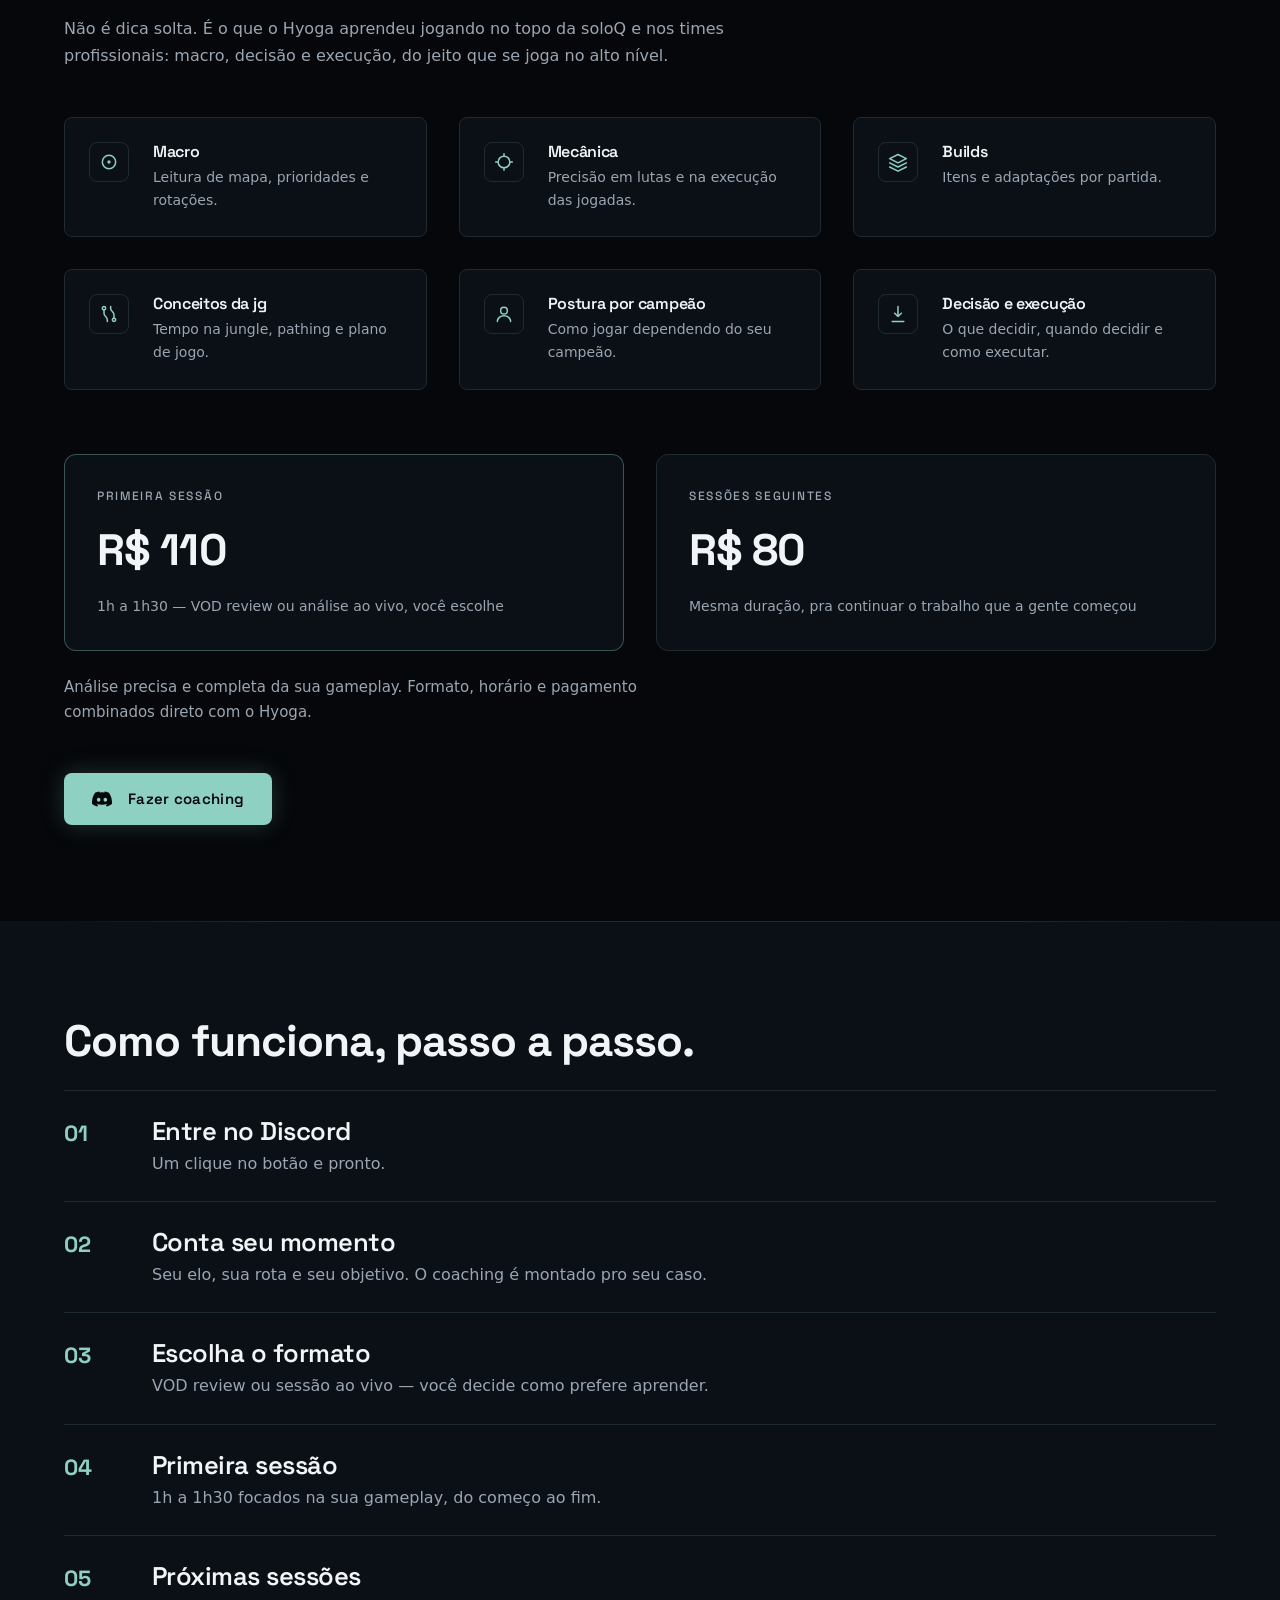
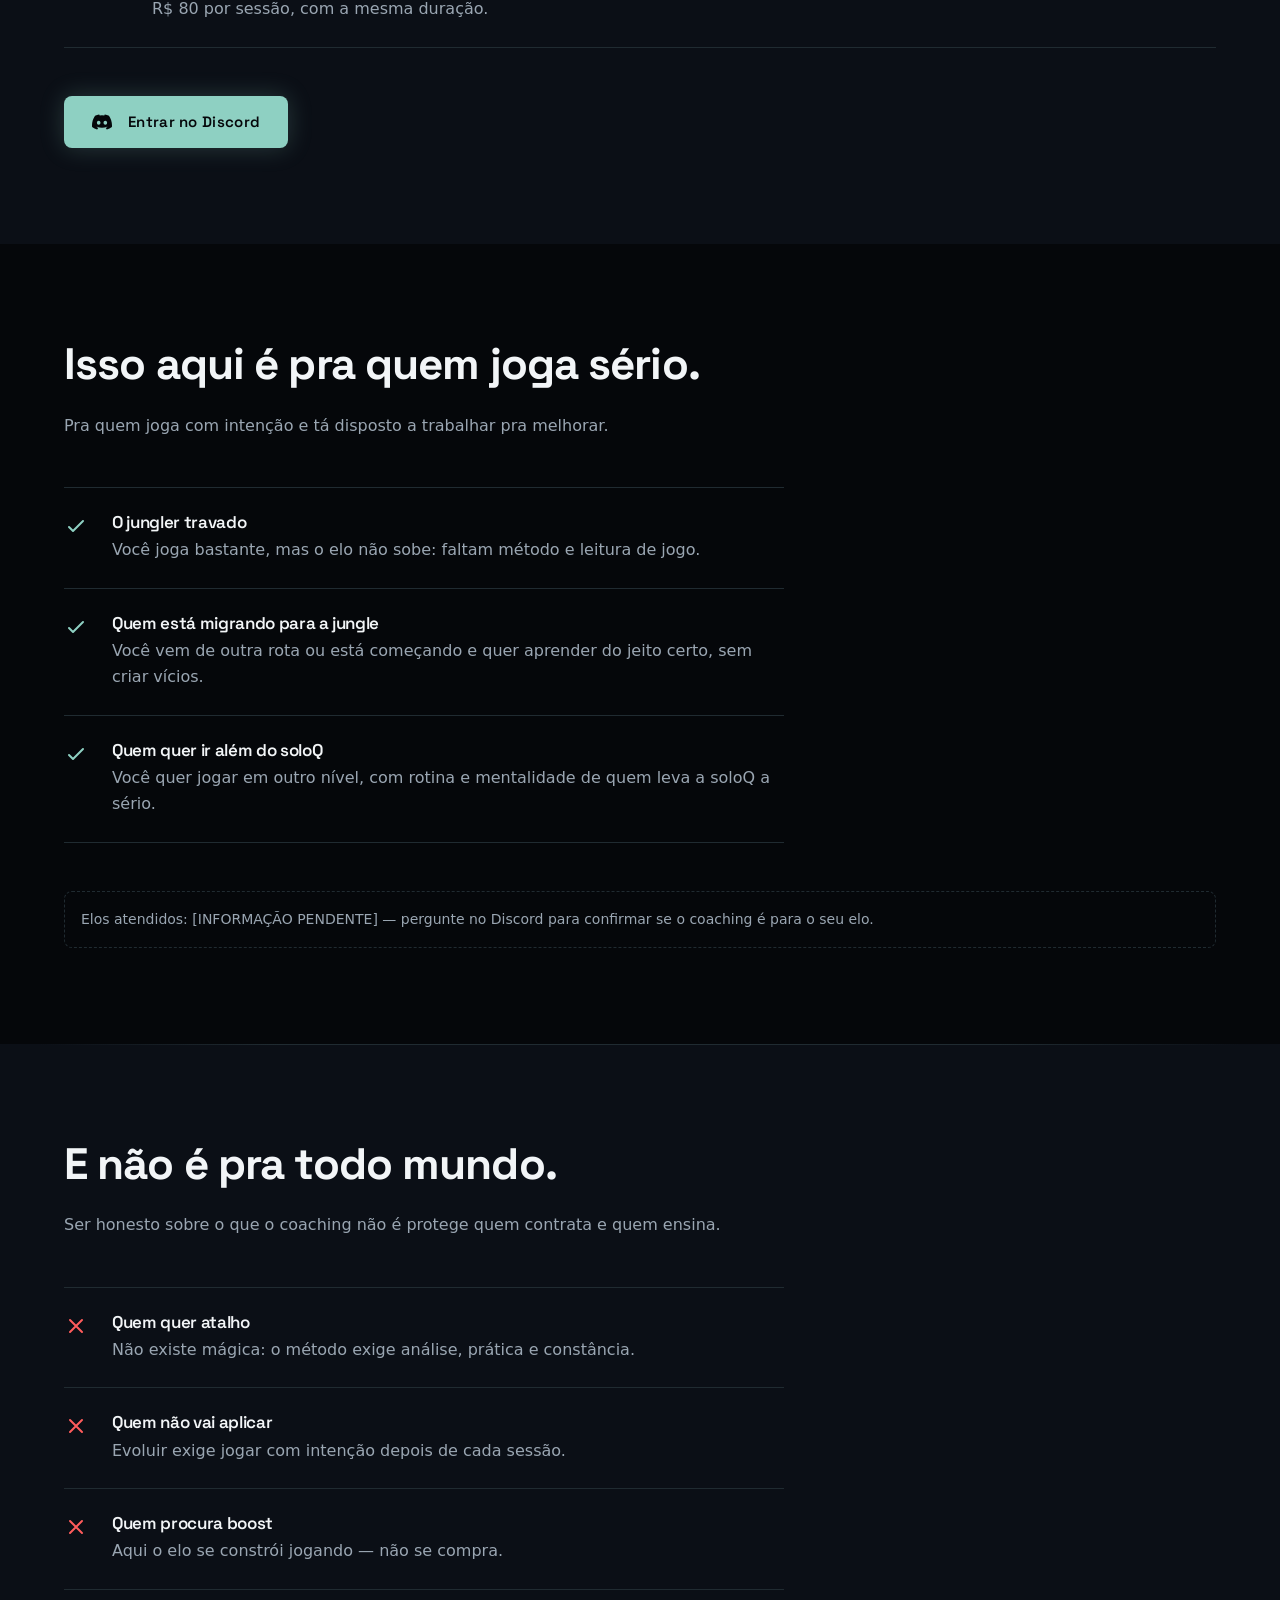
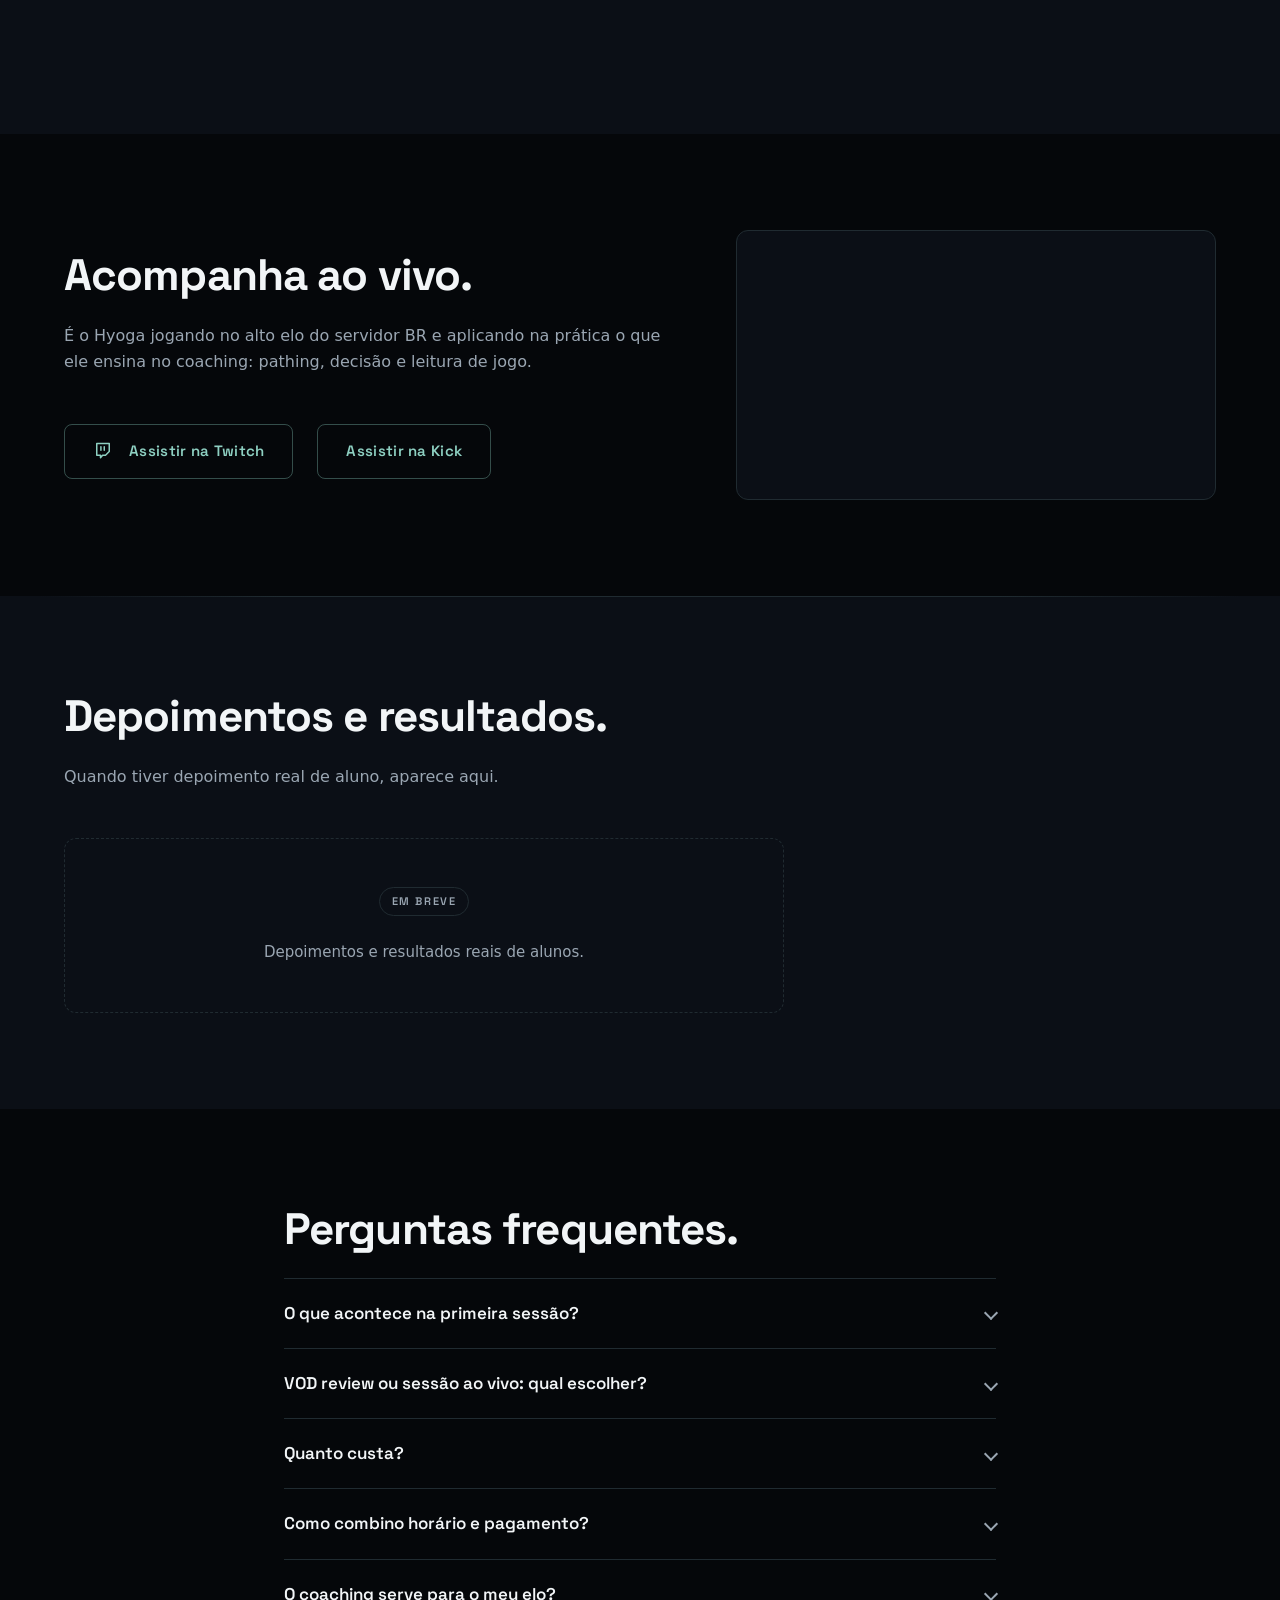
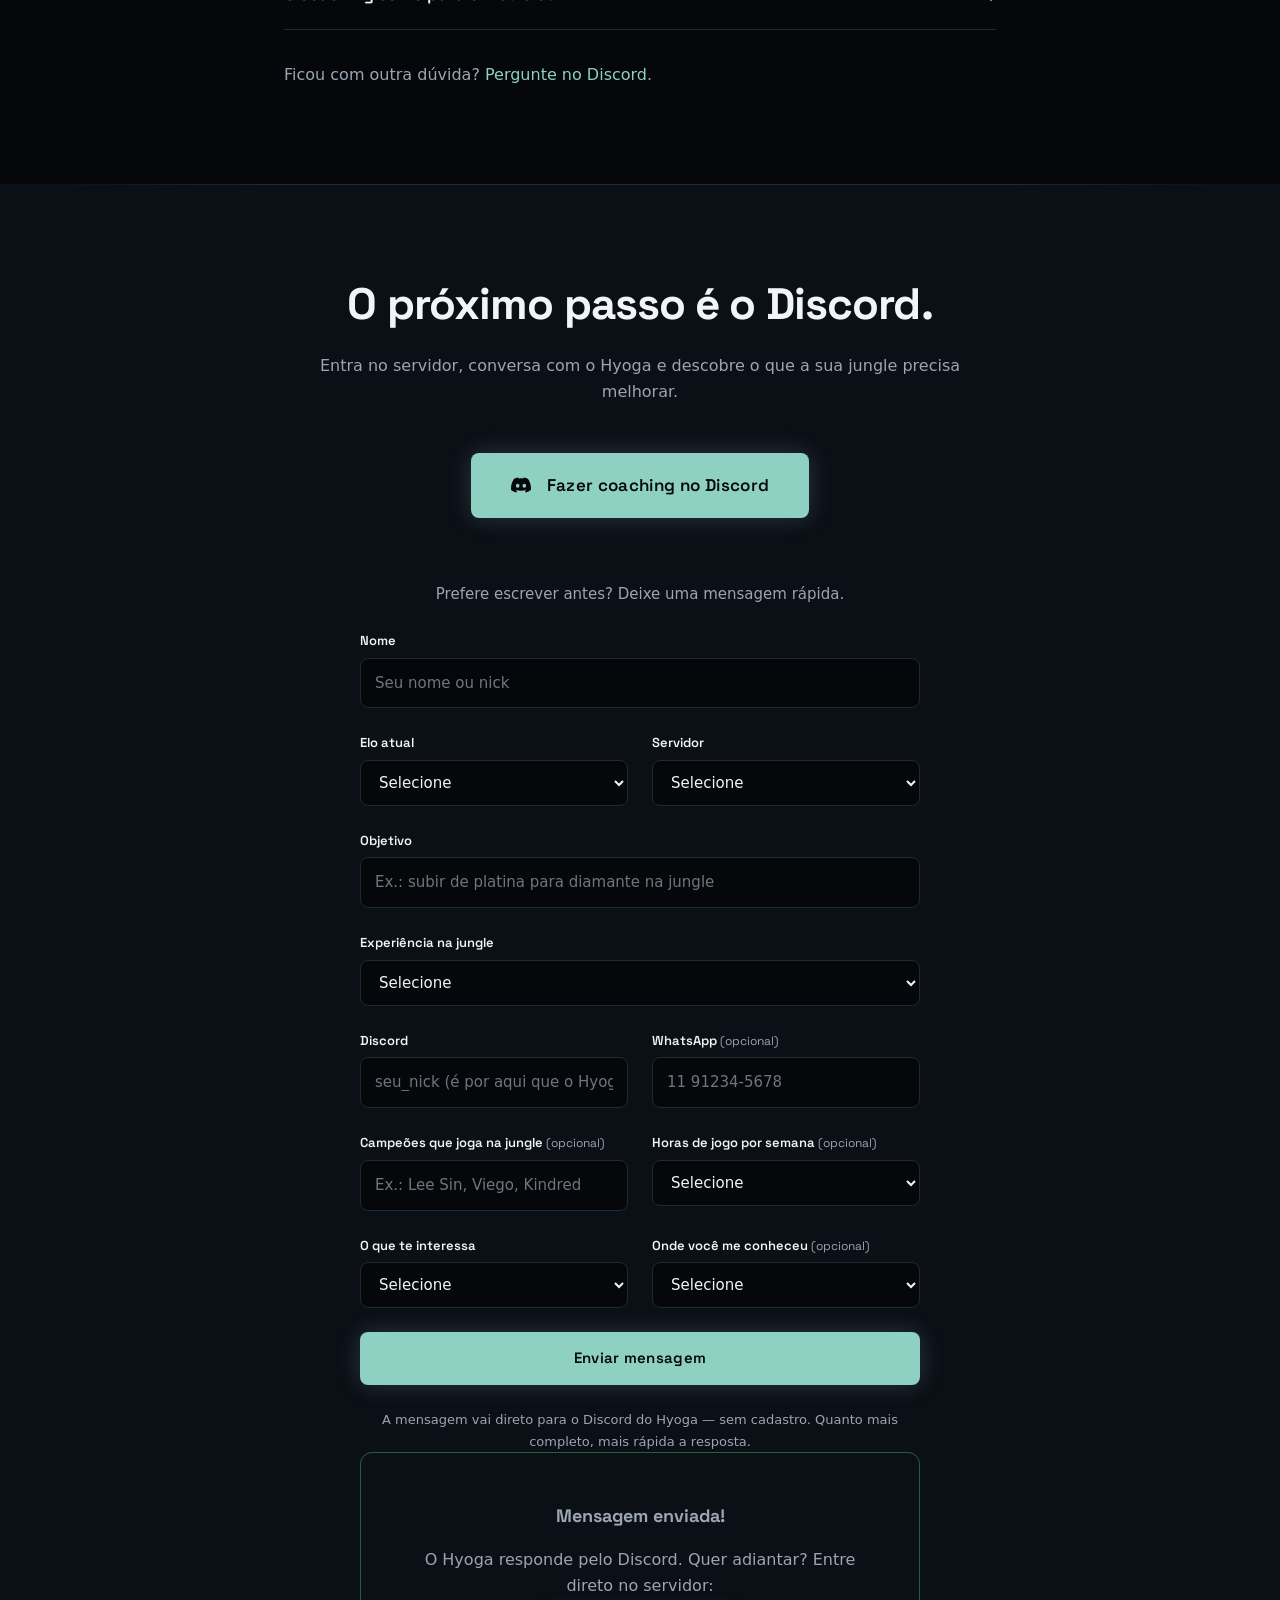
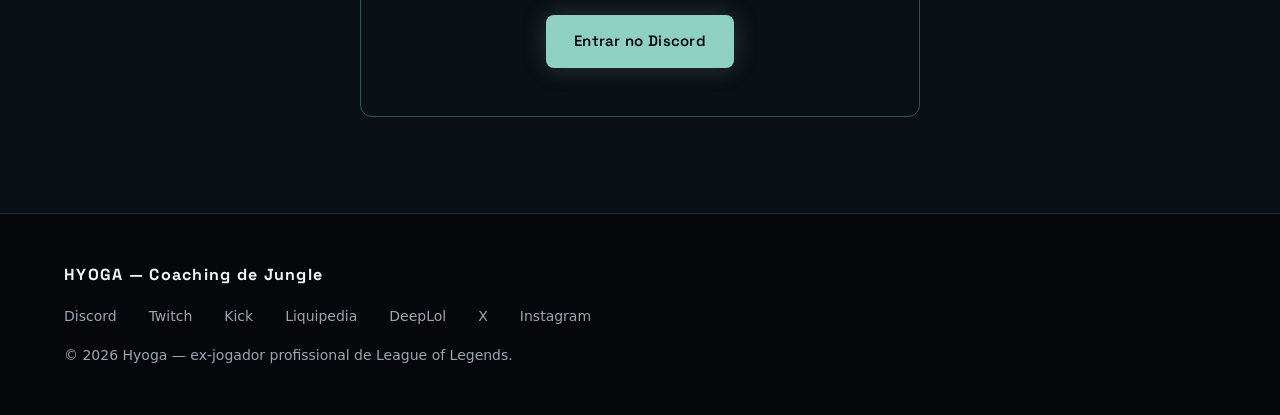
==== commit fc1ccd5a: "feat: formulario com contato (Discord/WhatsApp), campeoes, horas, interesse e origem; admin mostra c" ====
--- a/index.html
+++ b/index.html
@@ -654,10 +654,63 @@
               </select>
             </div>
 
+            <div class="field-row">
+              <div class="field">
+                <label for="f-discord">Discord</label>
+                <input id="f-discord" name="discord" type="text" required minlength="2" maxlength="60" autocomplete="off" placeholder="seu_nick (é por aqui que o Hyoga responde)">
+              </div>
+              <div class="field">
+                <label for="f-whatsapp">WhatsApp <span class="campo-opcional">(opcional)</span></label>
+                <input id="f-whatsapp" name="whatsapp" type="tel" maxlength="20" inputmode="tel" autocomplete="tel" placeholder="11 91234-5678">
+              </div>
+            </div>
+
+            <div class="field-row">
+              <div class="field">
+                <label for="f-campeoes">Campeões que joga na jungle <span class="campo-opcional">(opcional)</span></label>
+                <input id="f-campeoes" name="campeoes" type="text" maxlength="200" placeholder="Ex.: Lee Sin, Viego, Kindred">
+              </div>
+              <div class="field">
+                <label for="f-horas">Horas de jogo por semana <span class="campo-opcional">(opcional)</span></label>
+                <select id="f-horas" name="horas">
+                  <option value="">Selecione</option>
+                  <option value="menos-5">Menos de 5 h</option>
+                  <option value="5-15">5 a 15 h</option>
+                  <option value="15-30">15 a 30 h</option>
+                  <option value="mais-30">Mais de 30 h</option>
+                </select>
+              </div>
+            </div>
+
+            <div class="field-row">
+              <div class="field">
+                <label for="f-interesse">O que te interessa</label>
+                <select id="f-interesse" name="interesse" required>
+                  <option value="">Selecione</option>
+                  <option value="aula-avulsa">Uma aula avulsa</option>
+                  <option value="pacote">Pacote de aulas</option>
+                  <option value="vod-review">VOD review (revisão de replay)</option>
+                  <option value="conversar">Só conversar primeiro</option>
+                </select>
+              </div>
+              <div class="field">
+                <label for="f-origem">Onde você me conheceu <span class="campo-opcional">(opcional)</span></label>
+                <select id="f-origem" name="origem">
+                  <option value="">Selecione</option>
+                  <option value="discord">Discord</option>
+                  <option value="twitch">Twitch</option>
+                  <option value="kick">Kick</option>
+                  <option value="instagram">Instagram</option>
+                  <option value="indicacao">Indicação de alguém</option>
+                  <option value="outro">Outro</option>
+                </select>
+              </div>
+            </div>
+
             <p class="field-error" data-form-error role="alert" hidden></p>
 
             <button class="btn btn--primary" type="submit" data-track="form">Enviar mensagem</button>
-            <p class="field-note">A mensagem vai direto para o Discord do Hyoga — sem cadastro.</p>
+            <p class="field-note">A mensagem vai direto para o Discord do Hyoga — sem cadastro. Quanto mais completo, mais rápida a resposta.</p>
           </form>
 
           <div class="contact-success" data-form-success hidden>
--- a/style.css
+++ b/style.css
@@ -1222,6 +1222,12 @@
   font-weight: 600;
 }
 
+.campo-opcional {
+  font-weight: 400;
+  color: var(--text-secondary);
+  font-size: 0.75rem;
+}
+
 .field input,
 .field select {
   background: var(--bg);
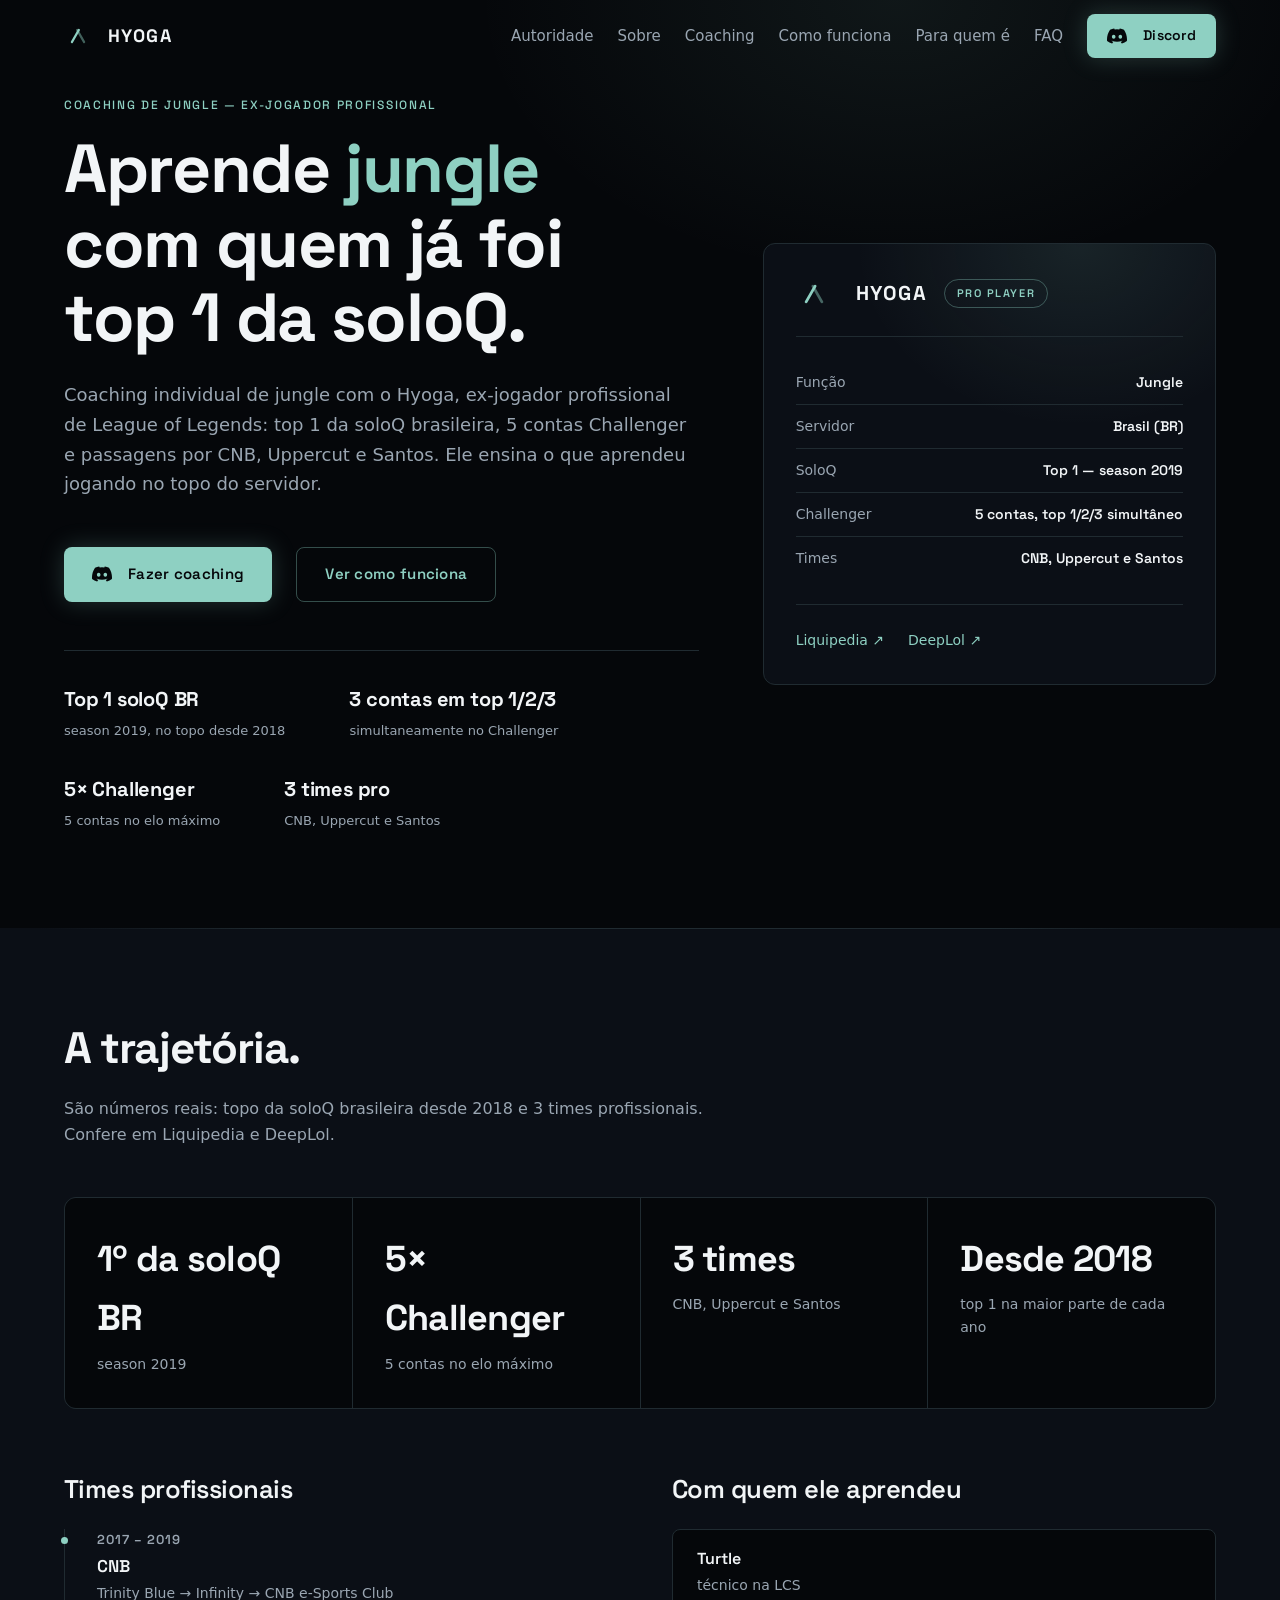
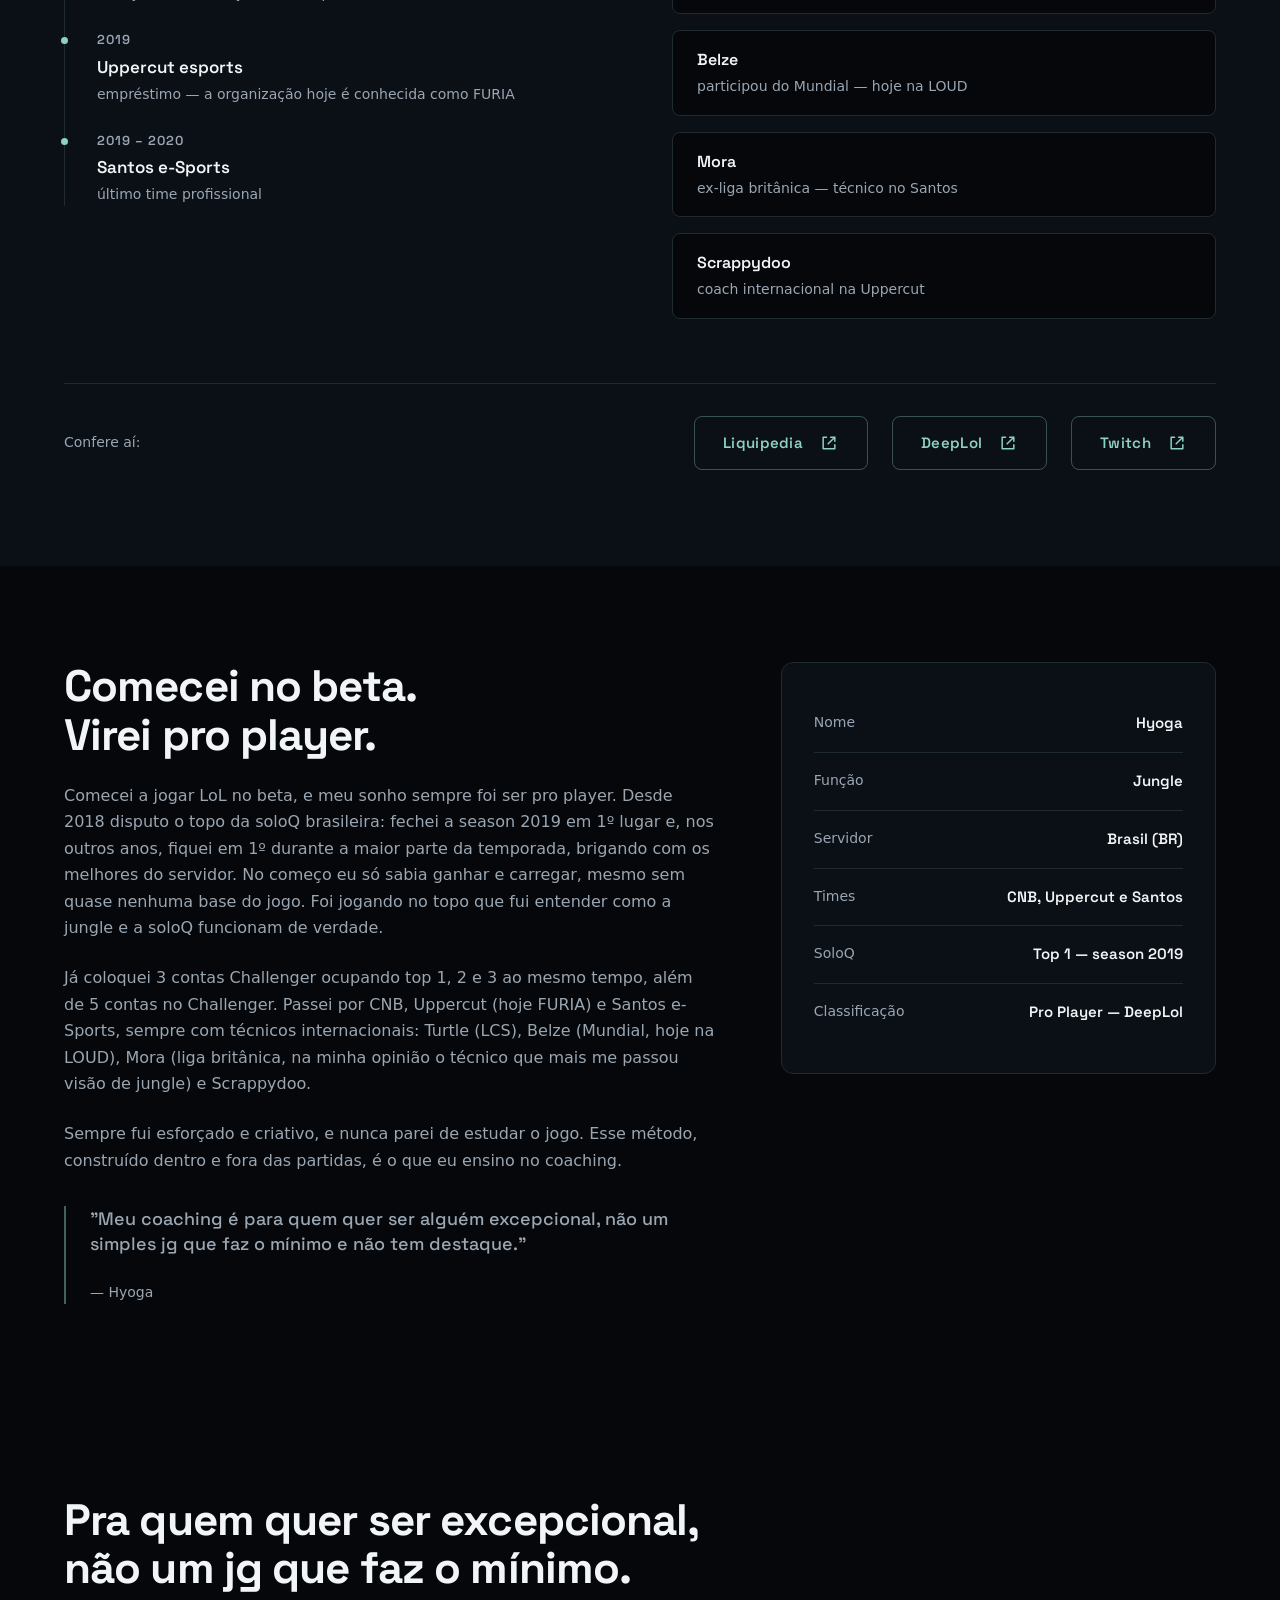
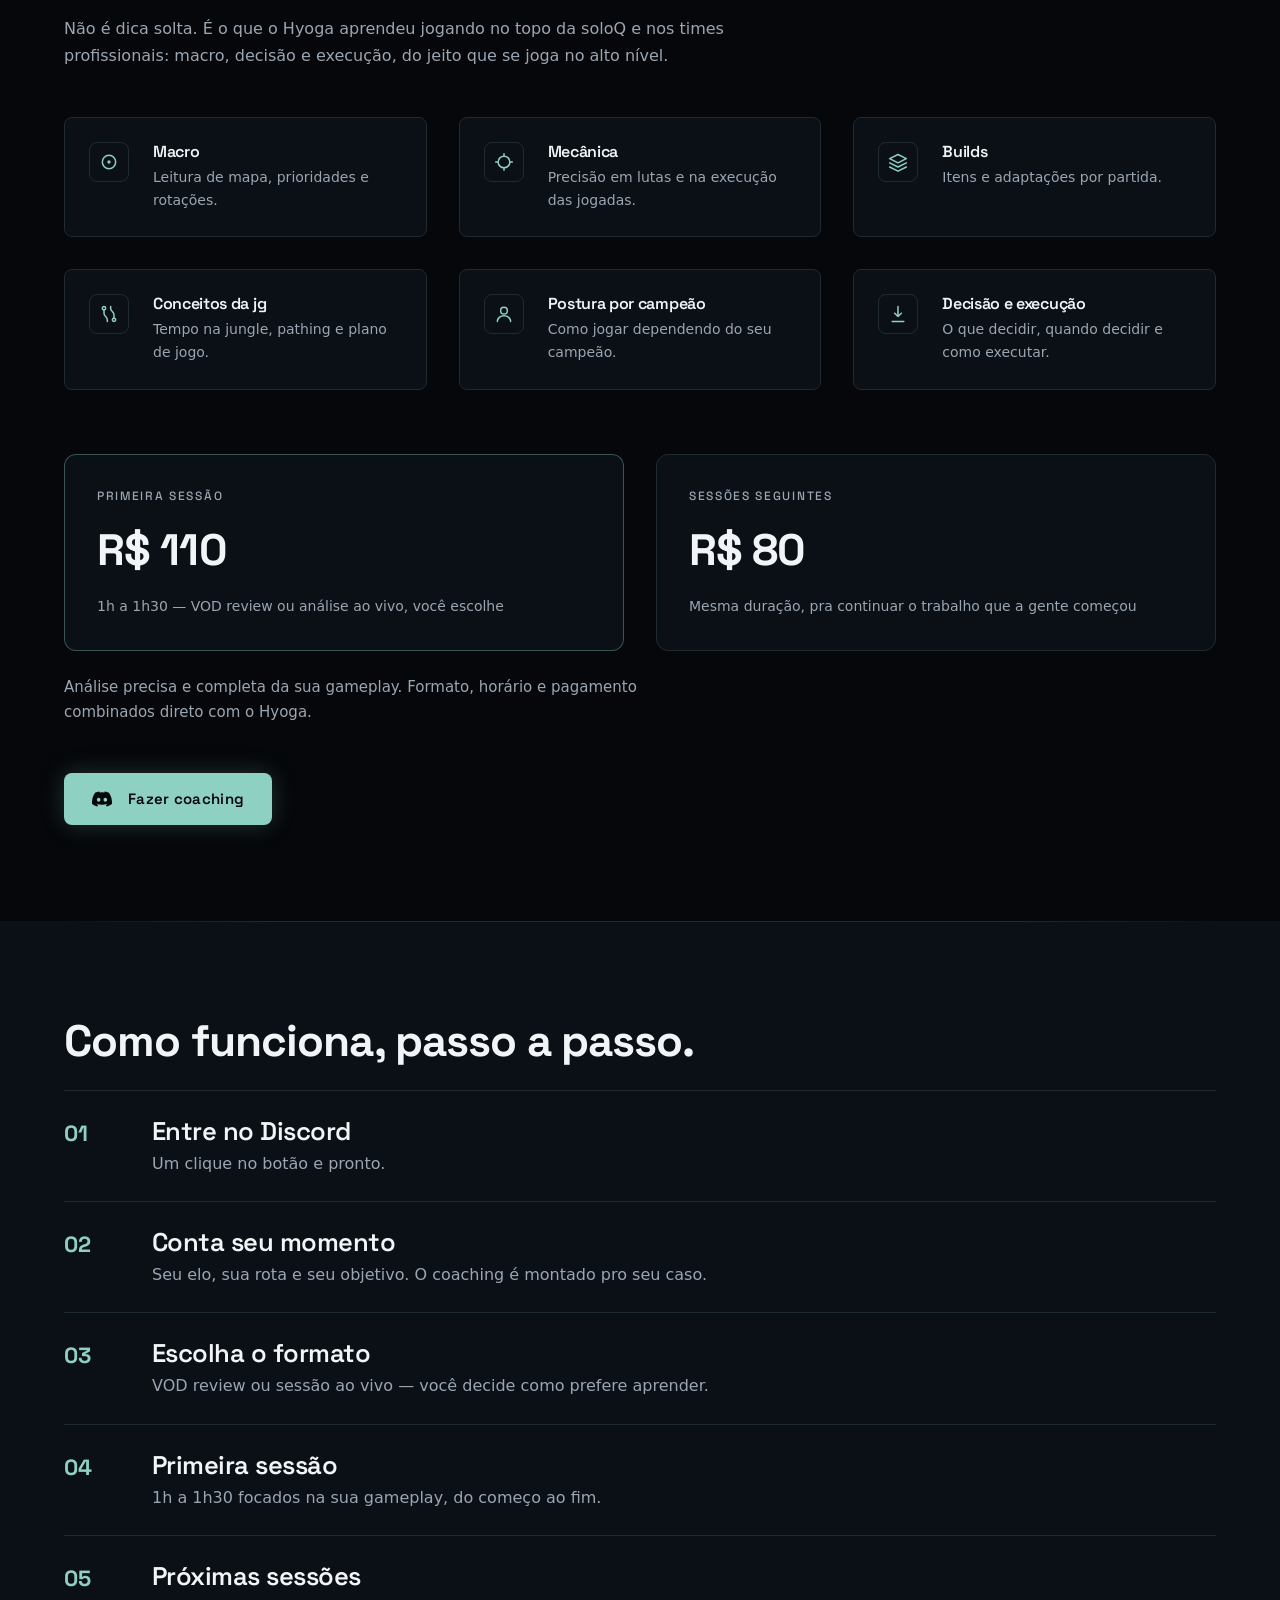
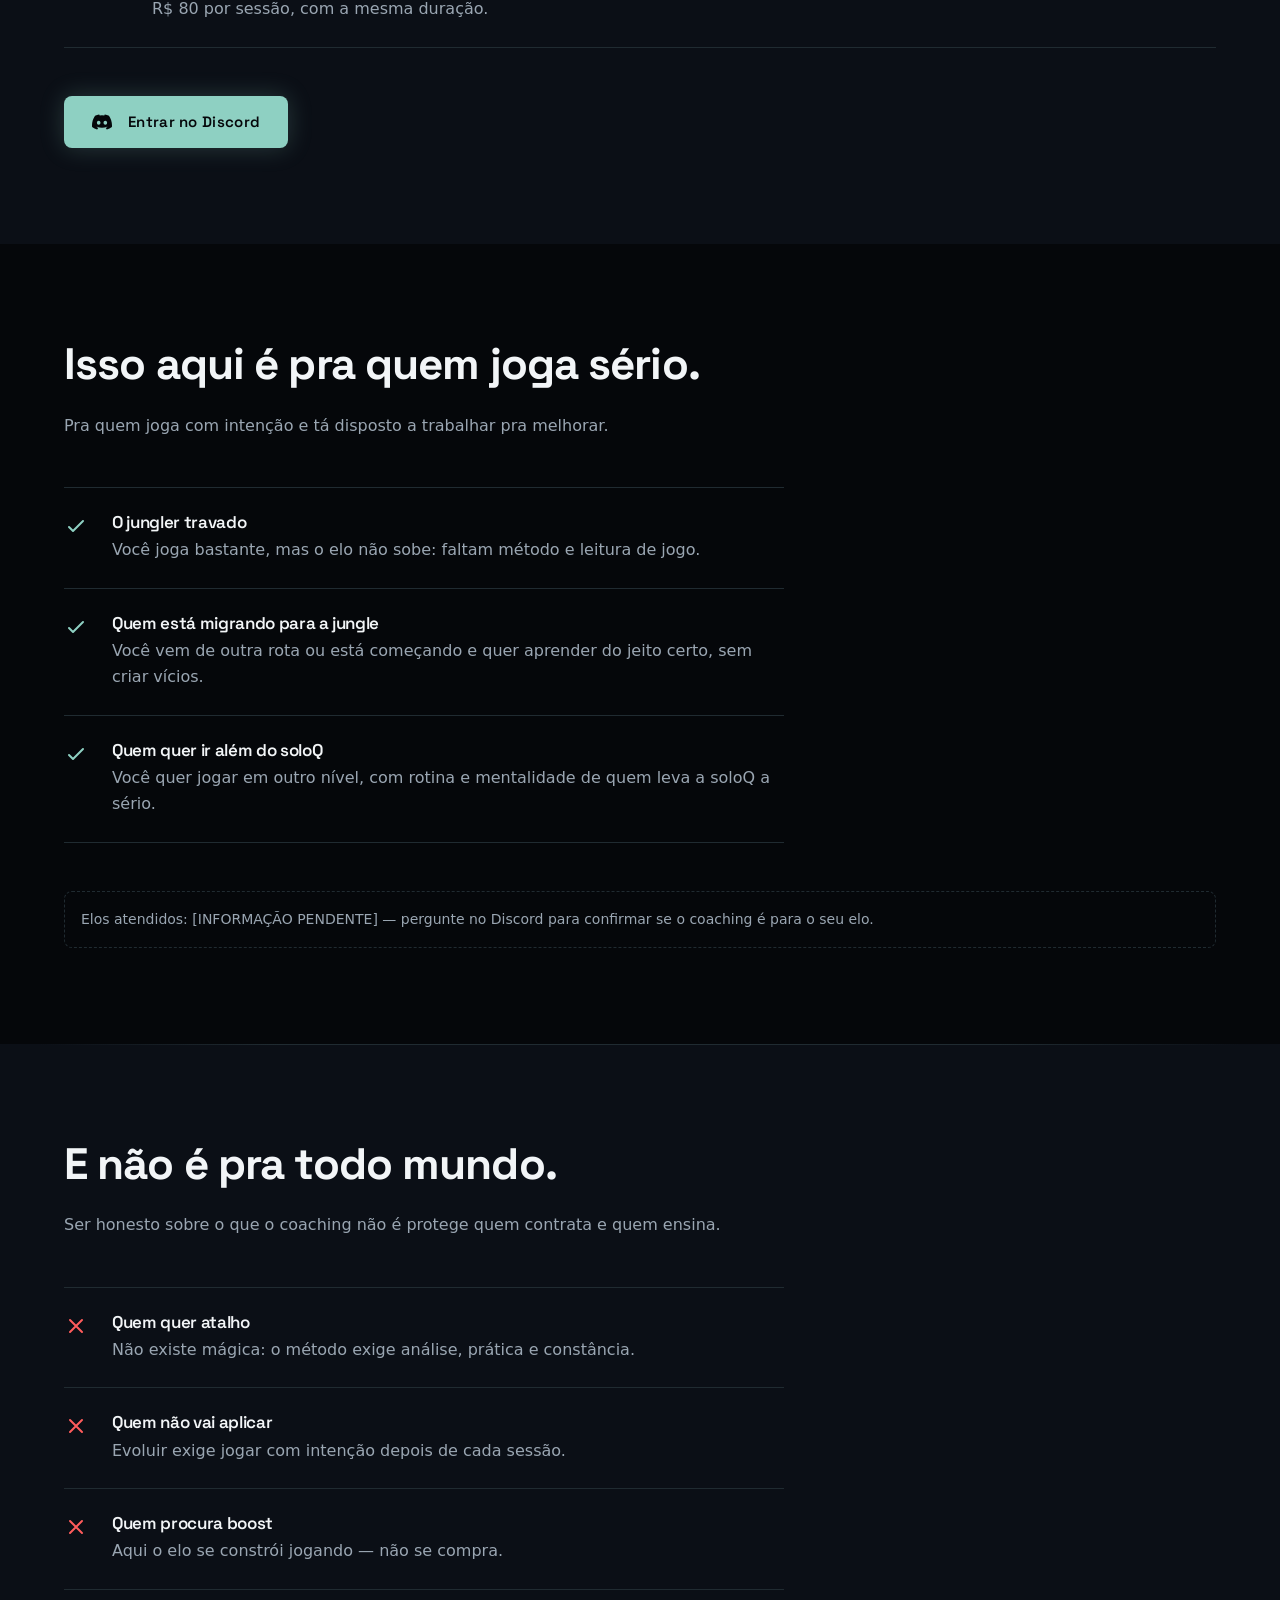
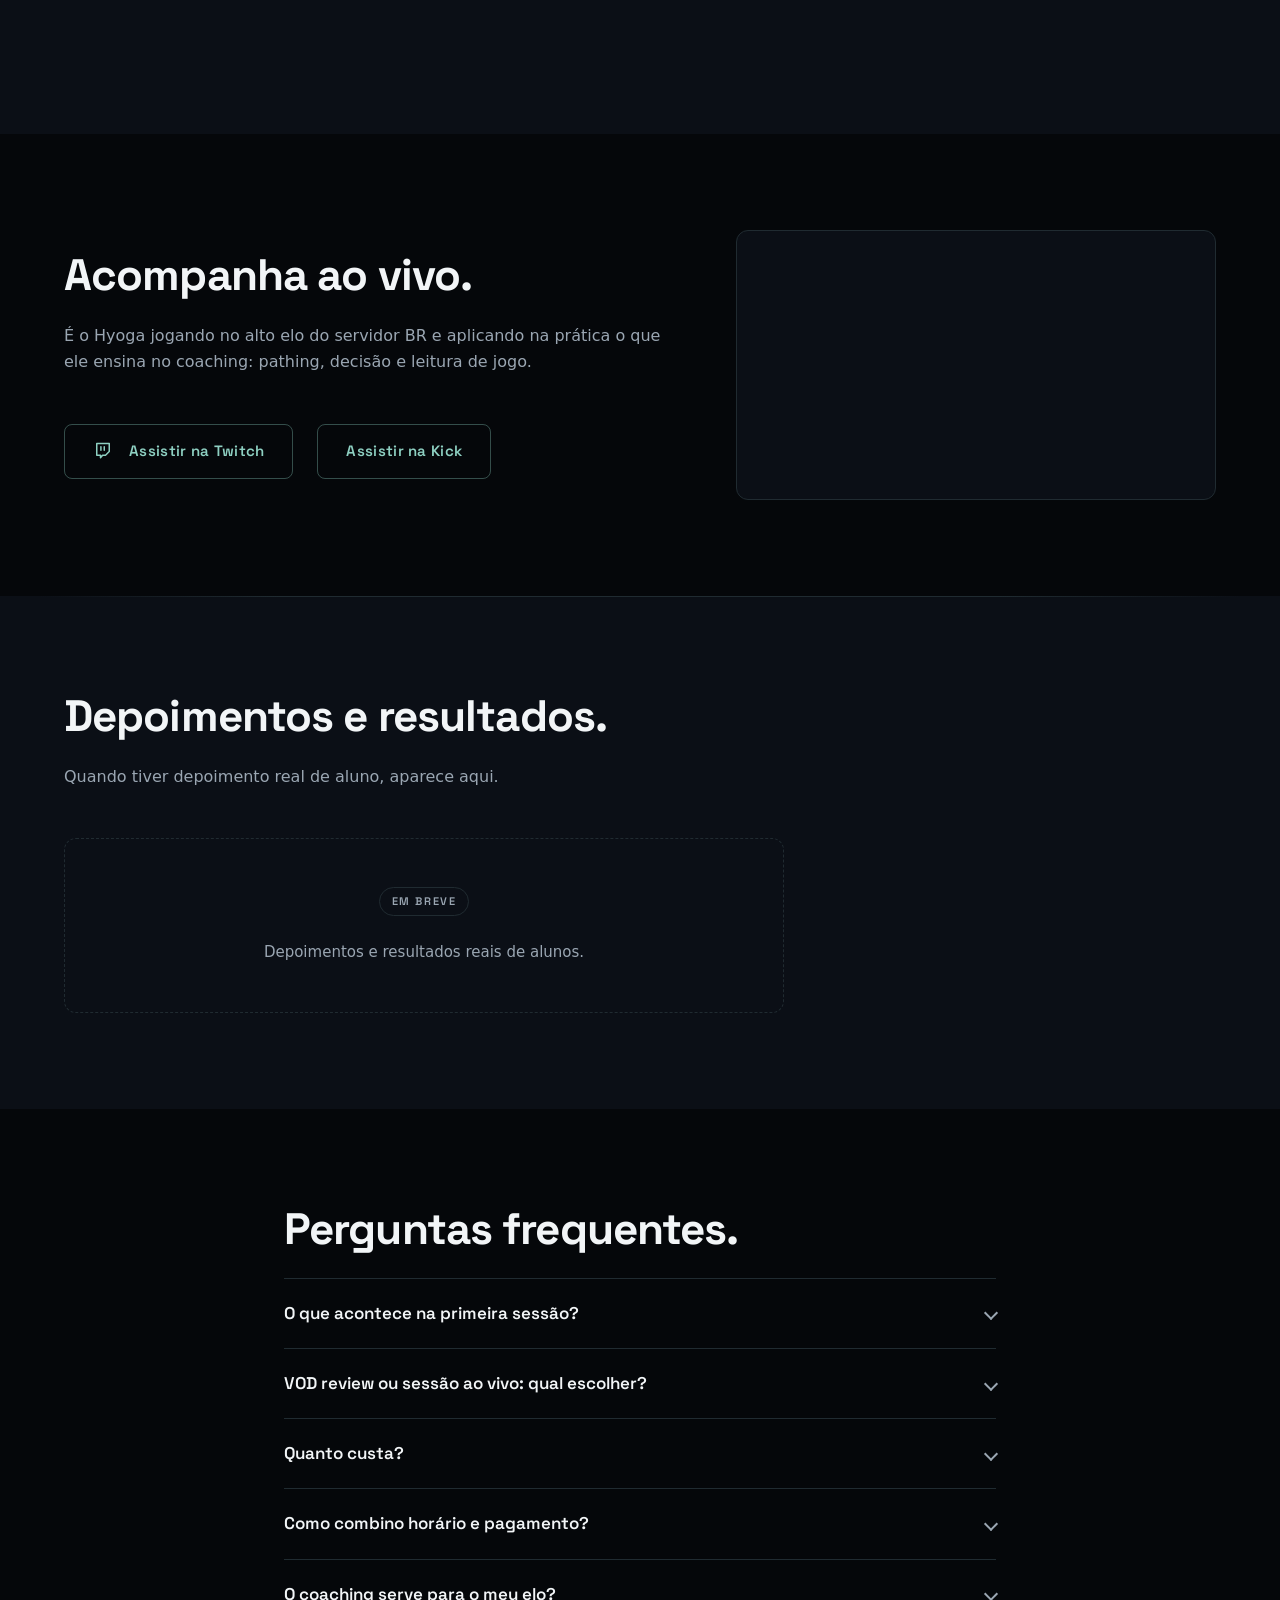
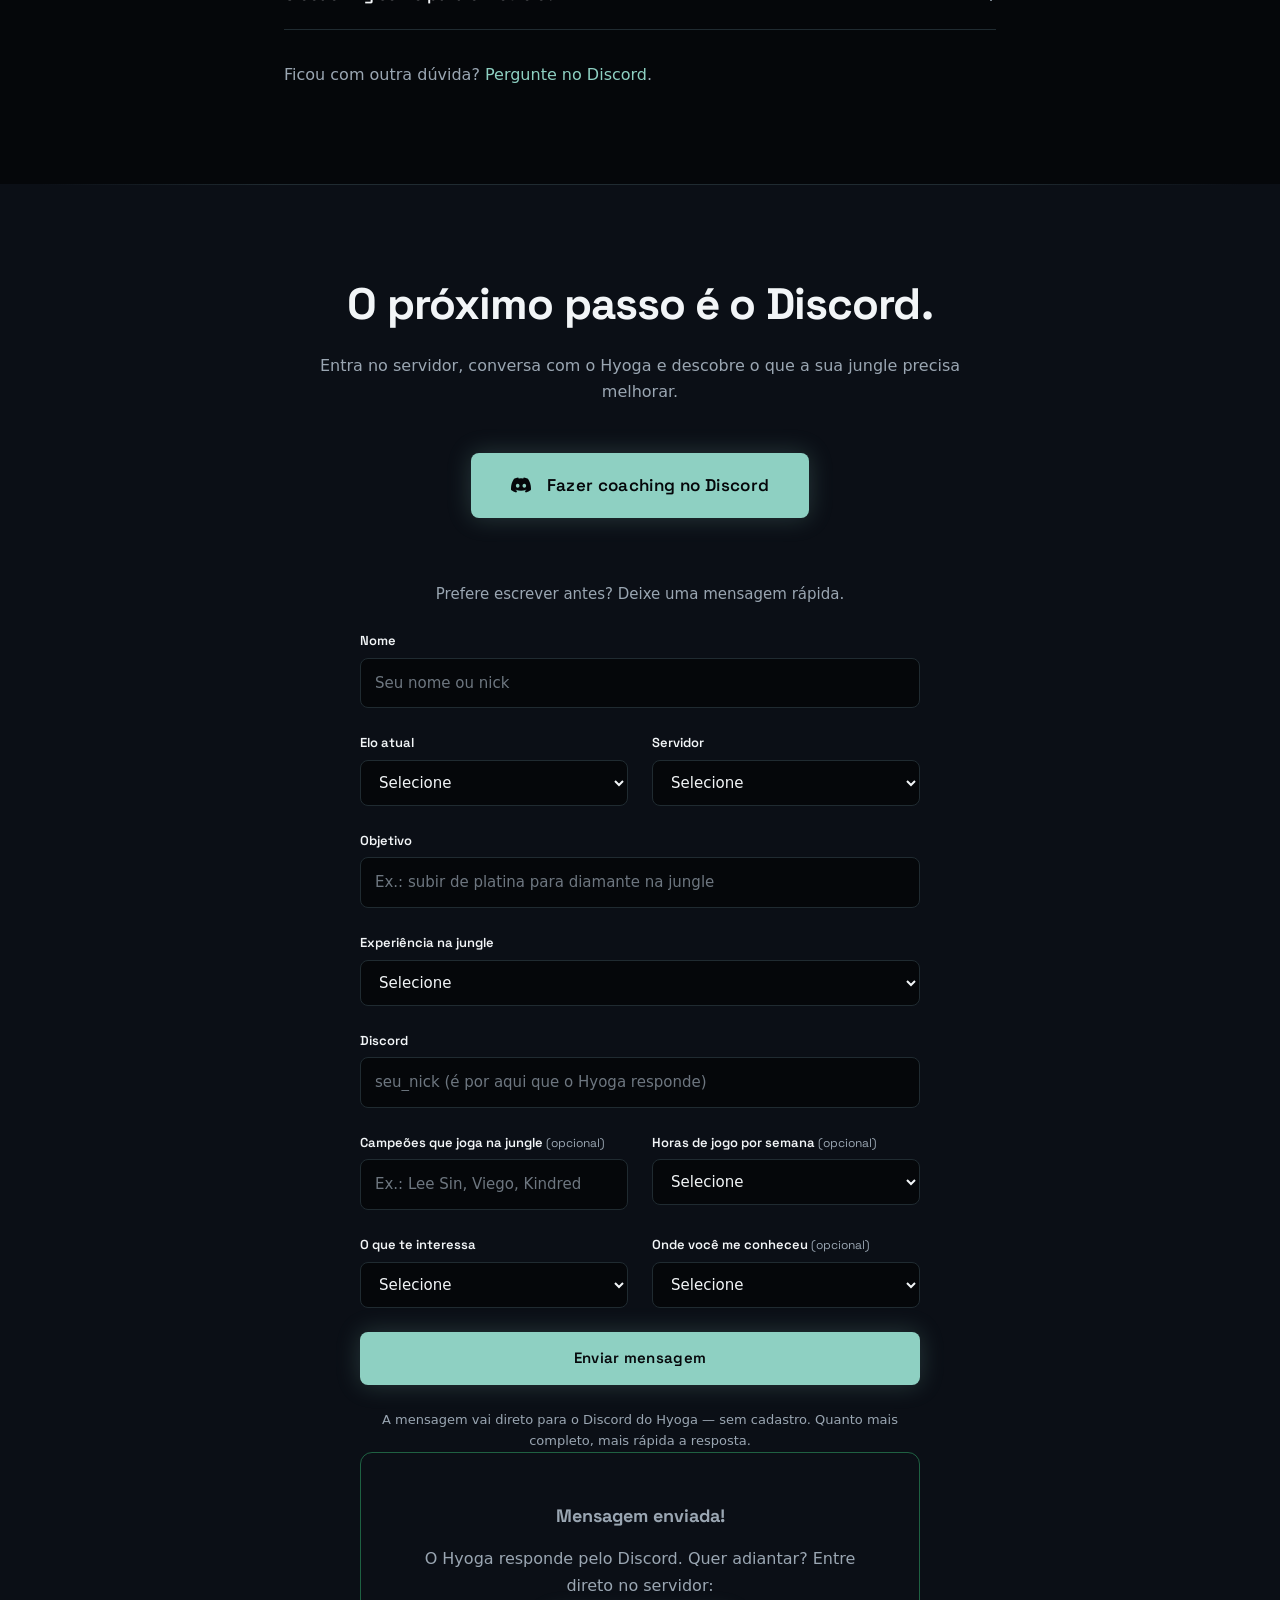
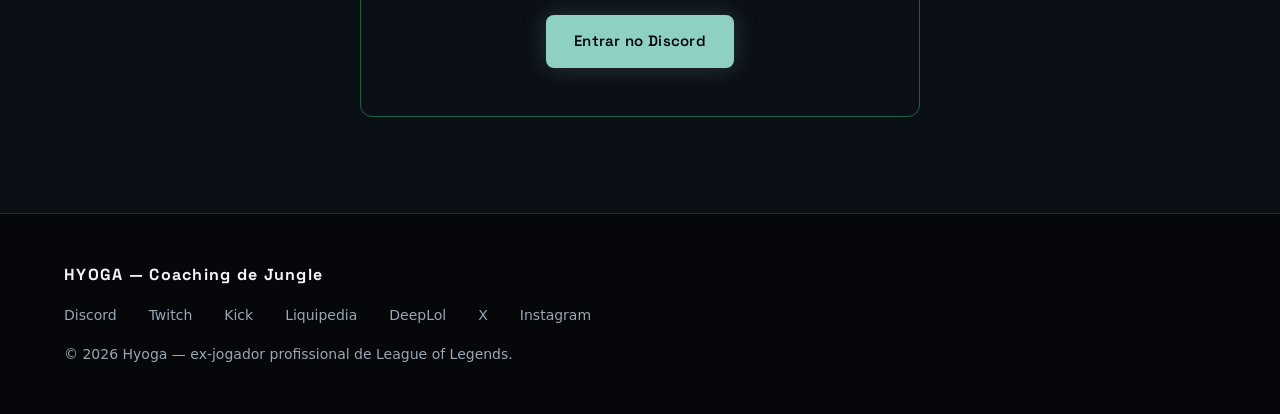
==== commit 445d7b89: "chore: remove campo WhatsApp do formulario, webhook e admin" ====
--- a/index.html
+++ b/index.html
@@ -654,15 +654,9 @@
               </select>
             </div>
 
-            <div class="field-row">
-              <div class="field">
-                <label for="f-discord">Discord</label>
-                <input id="f-discord" name="discord" type="text" required minlength="2" maxlength="60" autocomplete="off" placeholder="seu_nick (é por aqui que o Hyoga responde)">
-              </div>
-              <div class="field">
-                <label for="f-whatsapp">WhatsApp <span class="campo-opcional">(opcional)</span></label>
-                <input id="f-whatsapp" name="whatsapp" type="tel" maxlength="20" inputmode="tel" autocomplete="tel" placeholder="11 91234-5678">
-              </div>
+            <div class="field">
+              <label for="f-discord">Discord</label>
+              <input id="f-discord" name="discord" type="text" required minlength="2" maxlength="60" autocomplete="off" placeholder="seu_nick (é por aqui que o Hyoga responde)">
             </div>
 
             <div class="field-row">
